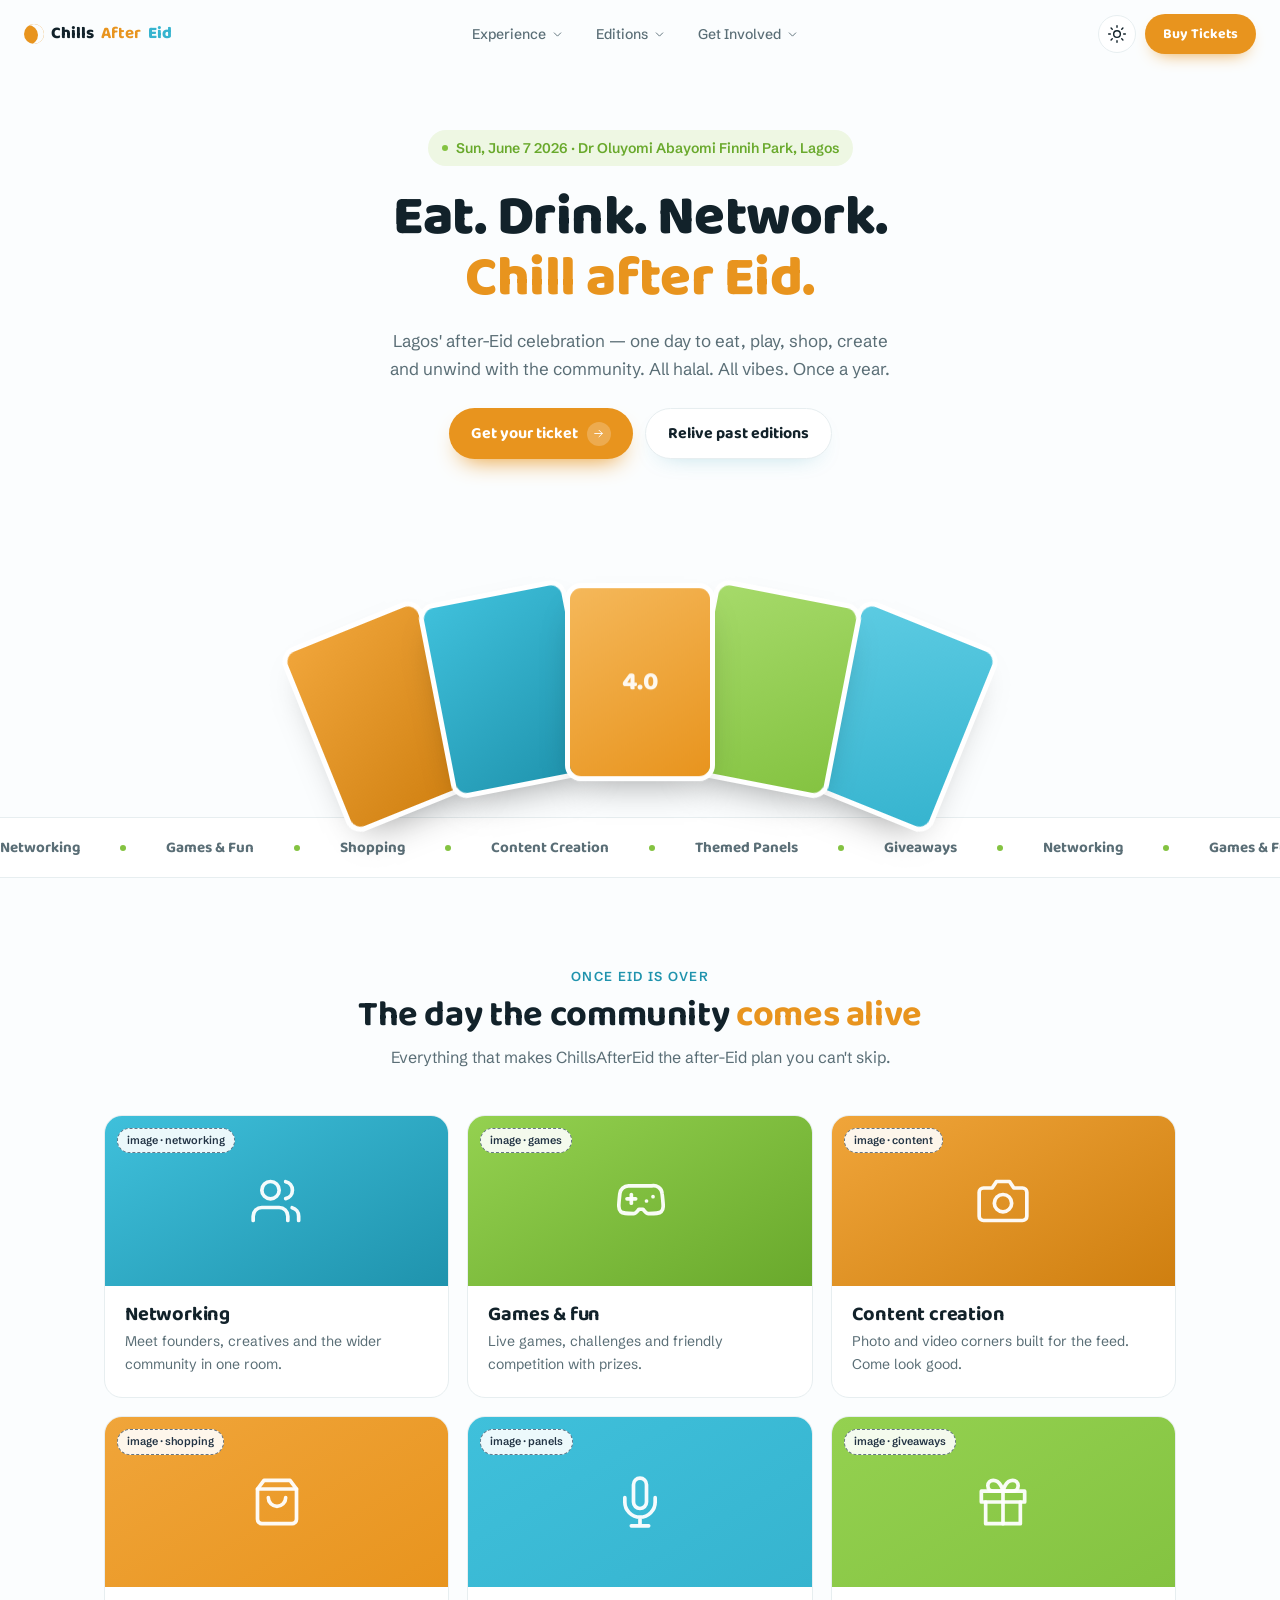
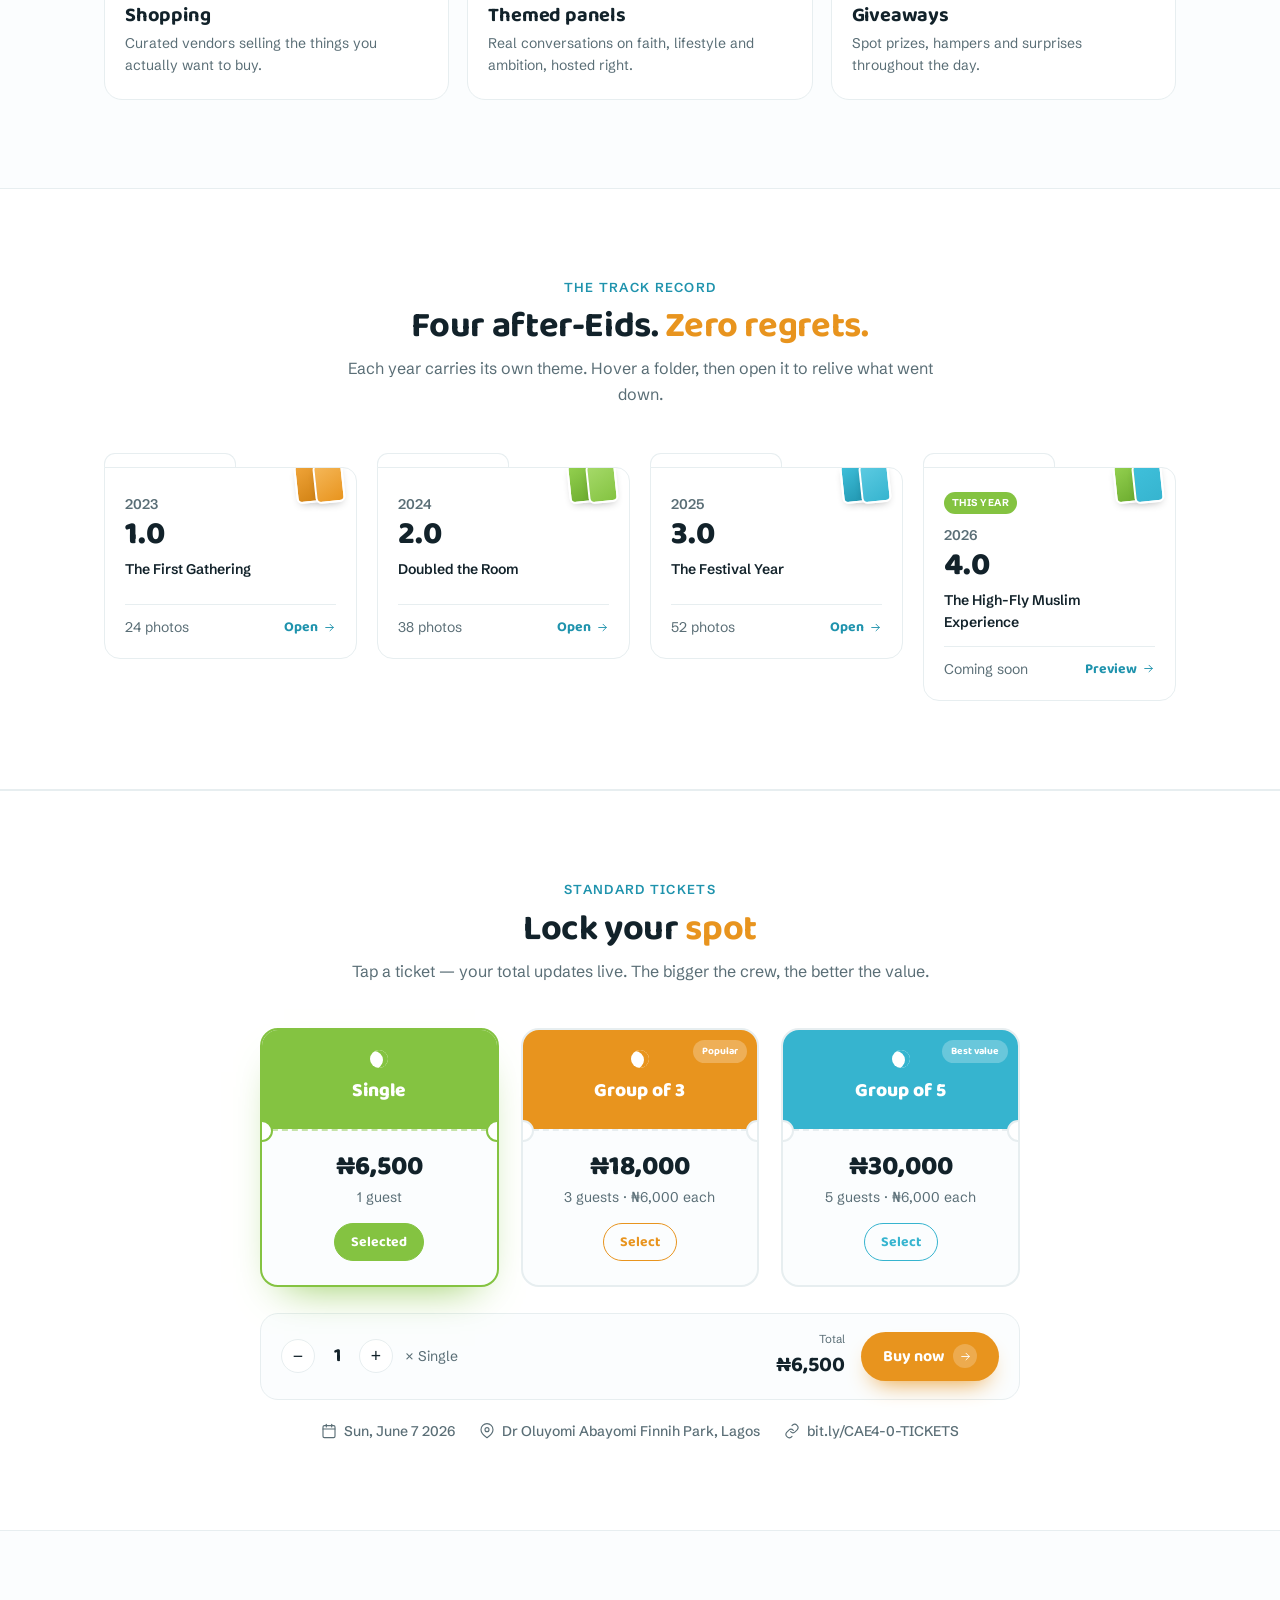
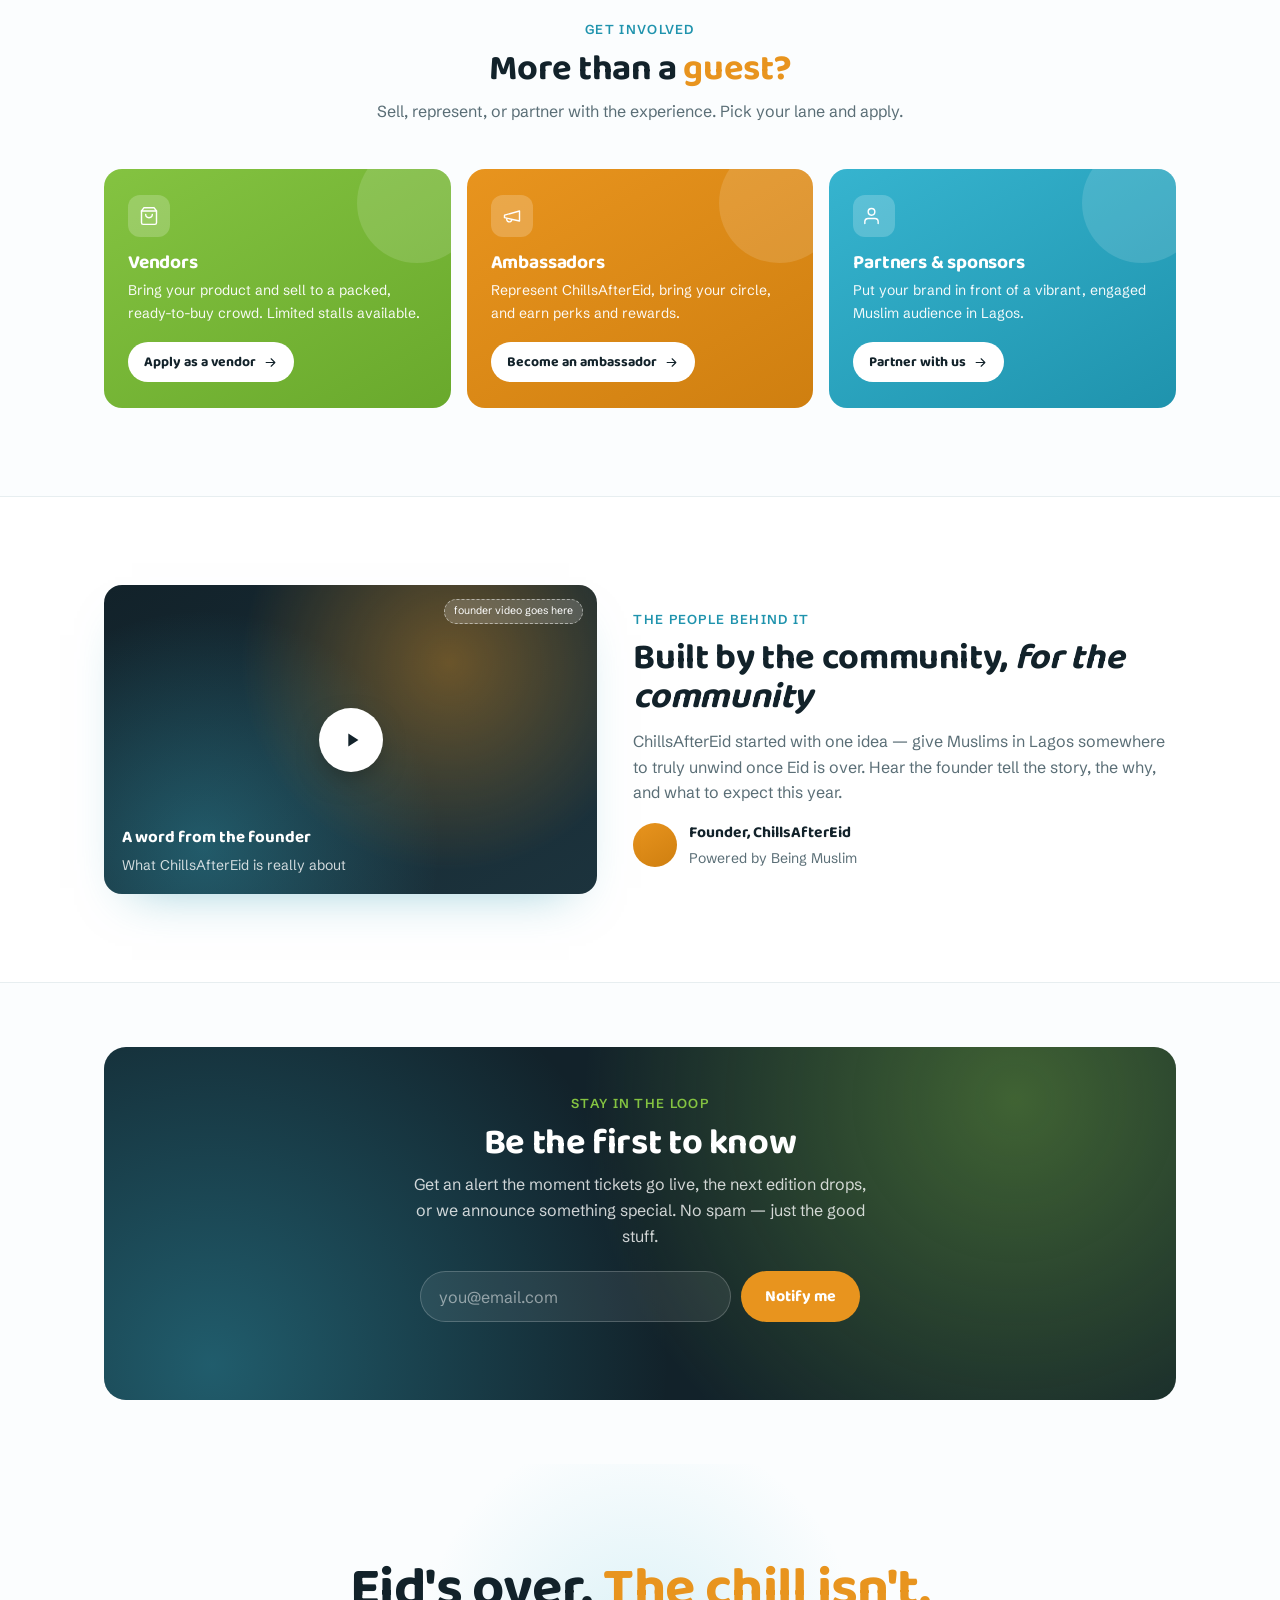
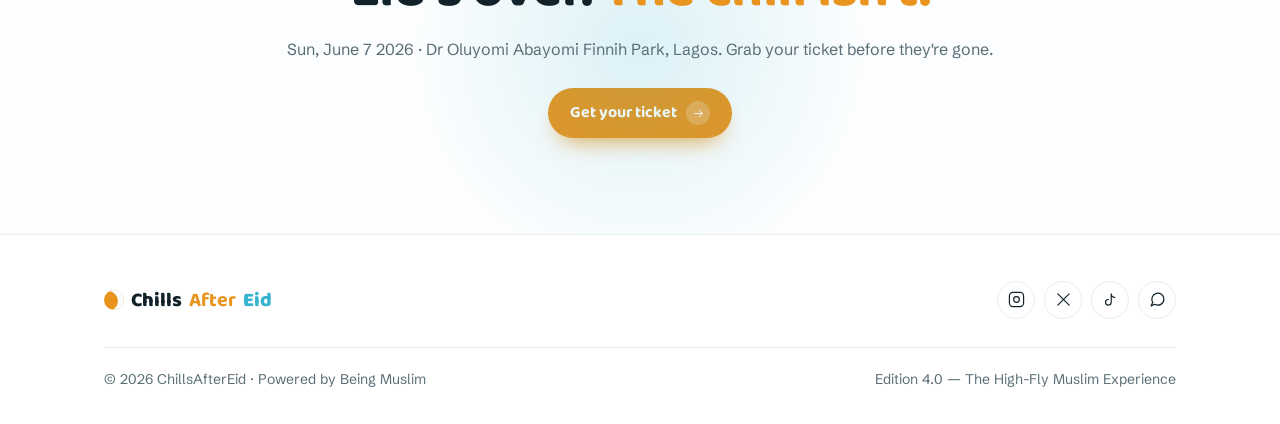
==== index.html @ 20bd76e9 "Add ChillsAfterEid Edition 4.0 landing page. Co-authored-by: Cursor <cursoragent@cursor.com>" ====
<!DOCTYPE html>
<html lang="en" data-theme="light">
<head>
<meta charset="UTF-8">
<meta name="viewport" content="width=device-width, initial-scale=1.0">
<title>ChillsAfterEid — The After-Eid Experience, Lagos</title>
<link rel="preconnect" href="https://fonts.googleapis.com">
<link rel="preconnect" href="https://fonts.gstatic.com" crossorigin>
<link href="https://fonts.googleapis.com/css2?family=Baloo+2:wght@500;600;700;800&family=Schibsted+Grotesk:wght@400;500;600;700&display=swap" rel="stylesheet">
<style>
  :root{
    --blue:#36b4cf; --blue-deep:#1f93ad; --blue-soft:#eaf7fb;
    --orange:#e8941e; --orange-deep:#cf7f10; --orange-soft:#fdf2e2;
    --green:#84c341; --green-deep:#69a92c; --green-soft:#eef7e3;
    --ink:#12222a; --ink-soft:#5a6e76; --line:#e7eef0;
    --paper:#fbfdfe; --card:#ffffff; --maxw:1120px;
    --sh-sm:0 10px 24px -16px rgba(31,147,173,.4);
    --sh-md:0 22px 48px -28px rgba(31,147,173,.5);
    /* TYPE SCALE — US standard */
    --fs-eyebrow:.8125rem;   /* 13 */
    --fs-small:.875rem;      /* 14 */
    --fs-body:1rem;          /* 16 */
    --fs-lede:1.0625rem;     /* 17 */
    --fs-h3:1.25rem;         /* 20 */
    --fs-h2:clamp(1.75rem,3.4vw,2.25rem);   /* 28–36 */
    --fs-h1:clamp(2.5rem,5vw,3.5rem);       /* 40–56 */
  }
  html[data-theme="dark"]{
    --blue:#46c2dd; --blue-deep:#7fd8ec; --blue-soft:#16323b;
    --orange:#f2a63b; --orange-deep:#e8941e; --orange-soft:#3a2c14;
    --green:#9ad356; --green-deep:#84c341; --green-soft:#1d2e14;
    --ink:#eaf3f6; --ink-soft:#9fb3bb; --line:#22343c;
    --paper:#0c161b; --card:#111f26;
    --sh-sm:0 10px 24px -16px rgba(0,0,0,.6);
    --sh-md:0 22px 48px -28px rgba(0,0,0,.7);
  }
  *{margin:0;padding:0;box-sizing:border-box}
  html{scroll-behavior:smooth}
  body{font-family:'Schibsted Grotesk',sans-serif;color:var(--ink);background:var(--paper);overflow-x:hidden;-webkit-font-smoothing:antialiased;font-size:var(--fs-body);line-height:1.6;transition:background .4s,color .4s}
  h1,h2,h3,.display{font-family:'Baloo 2',sans-serif;line-height:1.08;letter-spacing:-.01em}
  .wrap{max-width:var(--maxw);margin:0 auto;padding:0 24px}
  a{color:inherit;text-decoration:none}
  svg{display:block}
  .ic{width:20px;height:20px;stroke:currentColor;stroke-width:1.7;fill:none;stroke-linecap:round;stroke-linejoin:round}
  .rv{opacity:0;transform:translateY(24px);transition:opacity .8s cubic-bezier(.2,.7,.2,1),transform .8s cubic-bezier(.2,.7,.2,1)}
  .rv.in{opacity:1;transform:none}
  .eb{font-size:var(--fs-eyebrow);font-weight:600;letter-spacing:.1em;text-transform:uppercase;color:var(--blue-deep)}

  /* NAV */
  nav{position:fixed;inset:0 0 auto 0;z-index:80;display:flex;align-items:center;justify-content:space-between;padding:14px 24px;transition:.35s}
  nav.scrolled{background:color-mix(in srgb,var(--paper) 85%,transparent);backdrop-filter:blur(16px);border-bottom:1px solid var(--line);padding:10px 24px}
  .logo{font-family:'Baloo 2';font-weight:800;font-size:1.05rem;display:flex;align-items:center;gap:7px}
  .logo .moon{width:20px;height:20px;border-radius:50%;background:var(--orange);box-shadow:inset -6px 1px 0 0 var(--paper)}
  .logo b{color:var(--orange)} .logo u{color:var(--blue);text-decoration:none}
  .nav-c{display:flex;align-items:center;gap:4px}
  .nav-item{position:relative}
  .nav-item>a{display:inline-flex;align-items:center;gap:5px;padding:8px 14px;border-radius:40px;font-weight:500;font-size:var(--fs-small);color:var(--ink-soft);transition:.2s}
  .nav-item:hover>a{color:var(--ink);background:color-mix(in srgb,var(--ink) 6%,transparent)}
  .nav-item>a .chev{width:13px;height:13px;transition:.3s}
  .nav-item:hover>a .chev{transform:rotate(180deg)}
  .panel{position:absolute;top:calc(100% + 12px);left:50%;transform:translateX(-50%) translateY(8px);width:max-content;background:var(--card);border:1px solid var(--line);border-radius:18px;box-shadow:var(--sh-md);padding:14px;opacity:0;pointer-events:none;transition:.26s cubic-bezier(.2,.7,.2,1)}
  .nav-item:hover .panel{opacity:1;pointer-events:auto;transform:translateX(-50%)}
  .panel::before{content:"";position:absolute;top:-12px;left:0;right:0;height:12px}
  .panel-grid{display:flex;gap:8px}
  .pcol{display:flex;flex-direction:column;gap:2px;min-width:210px}
  .plink{display:flex;align-items:flex-start;gap:11px;padding:10px 11px;border-radius:12px;transition:.2s}
  .plink:hover{background:color-mix(in srgb,var(--ink) 5%,transparent)}
  .plink .mi{width:34px;height:34px;border-radius:10px;display:grid;place-items:center;flex-shrink:0;background:var(--blue-soft);color:var(--blue-deep);font-family:'Baloo 2';font-weight:700;font-size:.85rem}
  .plink h5{font-family:'Baloo 2';font-weight:700;font-size:.92rem}
  .plink p{font-size:var(--fs-small);color:var(--ink-soft);line-height:1.3}
  .pfeat{width:230px;border-radius:14px;padding:18px;color:#fff;position:relative;overflow:hidden;display:flex;flex-direction:column;justify-content:flex-end;background:var(--ink)}
  .pfeat .pf-bg{position:absolute;inset:0;background:radial-gradient(circle at 80% 12%,rgba(132,195,65,.55),transparent 48%),radial-gradient(circle at 12% 92%,rgba(54,180,207,.5),transparent 48%)}
  .pfeat .nt{position:relative;font-size:.62rem;font-weight:700;letter-spacing:.06em;background:var(--green);width:fit-content;padding:3px 9px;border-radius:30px;margin-bottom:10px;color:#fff}
  .pfeat h3{position:relative;font-size:1.15rem;line-height:1.1;margin-bottom:5px;color:#fff}
  .pfeat p{position:relative;font-size:var(--fs-small);opacity:.85;margin-bottom:12px}
  .pfeat a{position:relative;background:var(--orange);color:#fff;font-family:'Baloo 2';font-weight:700;padding:8px 14px;border-radius:40px;width:fit-content;display:inline-flex;gap:6px;align-items:center;font-size:var(--fs-small)}
  .nav-r{display:flex;align-items:center;gap:9px}
  .tgl{width:38px;height:38px;border-radius:50%;border:1px solid var(--line);background:var(--card);cursor:pointer;display:grid;place-items:center;color:var(--ink);transition:.25s}
  .tgl:hover{transform:translateY(-2px);border-color:var(--ink)}
  .tgl .moon-i{display:none}html[data-theme="dark"] .tgl .moon-i{display:block}html[data-theme="dark"] .tgl .sun-i{display:none}
  .nbtn{background:var(--orange);color:#fff;padding:9px 18px;border-radius:40px;font-family:'Baloo 2';font-weight:700;font-size:var(--fs-small);transition:.25s;box-shadow:0 8px 18px -10px var(--orange)}
  .nbtn:hover{transform:translateY(-2px);background:var(--orange-deep)}
  .ham{display:none;width:38px;height:38px;border-radius:50%;border:1px solid var(--line);background:var(--card);cursor:pointer;flex-direction:column;gap:4px;align-items:center;justify-content:center}
  .ham i{width:15px;height:2px;background:var(--ink);border-radius:2px;transition:.3s}
  body.m-open .ham i:nth-child(1){transform:translateY(6px) rotate(45deg)}
  body.m-open .ham i:nth-child(2){opacity:0}
  body.m-open .ham i:nth-child(3){transform:translateY(-6px) rotate(-45deg)}
  .drawer{position:fixed;inset:0;z-index:79;background:var(--paper);transform:translateY(-100%);transition:.45s cubic-bezier(.2,.7,.2,1);padding:84px 24px 40px;overflow-y:auto;display:none}
  body.m-open .drawer{transform:none}
  .drawer h4{font-size:var(--fs-eyebrow);letter-spacing:.1em;text-transform:uppercase;color:var(--ink-soft);margin:20px 0 8px}
  .drawer a.dl{display:block;font-family:'Baloo 2';font-weight:700;font-size:1.15rem;padding:10px 0;border-bottom:1px solid var(--line)}

  /* HERO */
  .hero{position:relative;padding:130px 0 48px;text-align:center}
  .kick{display:inline-flex;align-items:center;gap:8px;font-size:var(--fs-small);font-weight:600;color:var(--green-deep);background:var(--green-soft);padding:7px 14px;border-radius:40px;margin-bottom:22px}
  .kick .pin{width:6px;height:6px;border-radius:50%;background:var(--green);animation:beat 1.8s infinite}
  @keyframes beat{0%,100%{box-shadow:0 0 0 0 rgba(132,195,65,.5)}70%{box-shadow:0 0 0 7px rgba(132,195,65,0)}}
  .hero h1{font-size:var(--fs-h1);font-weight:800;max-width:16ch;margin:0 auto}
  .hero h1 .sky{color:var(--orange)}
  .hero .lede{max-width:520px;margin:18px auto 0;font-size:var(--fs-lede);color:var(--ink-soft)}
  .hcta{display:flex;gap:12px;justify-content:center;flex-wrap:wrap;margin-top:26px}
  .btn{font-family:'Baloo 2';font-weight:700;font-size:var(--fs-body);padding:12px 22px;border-radius:40px;border:none;cursor:pointer;display:inline-flex;align-items:center;gap:9px;transition:.25s}
  .btn-pri{background:var(--orange);color:#fff;box-shadow:0 12px 24px -12px var(--orange)}
  .btn-pri:hover{transform:translateY(-2px);box-shadow:0 18px 30px -12px var(--orange)}
  .btn-pri .arr{width:24px;height:24px;border-radius:50%;background:rgba(255,255,255,.22);display:grid;place-items:center}
  .btn-out{background:var(--card);color:var(--ink);border:1px solid var(--line);box-shadow:var(--sh-sm)}
  .btn-out:hover{transform:translateY(-2px);border-color:var(--ink)}

  /* FANNED IMAGE-CARD HERO */
  .fan{position:relative;height:280px;margin:30px auto 0;max-width:620px;display:flex;justify-content:center;align-items:flex-end}
  .fcard{position:absolute;bottom:0;width:150px;height:198px;transform-origin:bottom center;cursor:pointer;
    transition:transform .45s cubic-bezier(.2,.7,.2,1)}
  .fcard .finner{width:100%;height:100%;border-radius:16px;overflow:hidden;border:5px solid var(--card);
    box-shadow:0 18px 36px -18px rgba(0,0,0,.4);transition:transform .15s linear,box-shadow .45s;position:relative;will-change:transform}
  .fcard .fimg{position:absolute;inset:0;display:grid;place-items:center;color:rgba(255,255,255,.92)}
  .fcard .fnum{font-family:'Baloo 2';font-weight:800;font-size:1.6rem}
  .fcard .ftag{position:absolute;top:-26px;left:50%;transform:translateX(-50%);background:var(--card);box-shadow:var(--sh-sm);
    color:var(--ink);font-size:.7rem;font-weight:600;padding:4px 10px;border-radius:30px;white-space:nowrap;opacity:0;transition:.3s;z-index:5}
  .fcard:hover{transform:translateY(-20px) rotate(0) scale(1.06)!important;z-index:20!important}
  .fcard:hover .finner{box-shadow:0 30px 50px -20px rgba(0,0,0,.45)}
  .fcard:hover .ftag{opacity:1;top:-30px}
  .fan-note{position:absolute;bottom:-2px;left:50%;transform:translateX(-50%);font-size:.72rem;color:var(--ink-soft);background:color-mix(in srgb,var(--paper) 80%,transparent);border:1px dashed var(--blue);padding:3px 10px;border-radius:20px}
  @media(max-width:680px){.fan{transform:scale(.66);height:190px;margin-top:18px}}

  /* MARQUEE */
  .strip{border-top:1px solid var(--line);border-bottom:1px solid var(--line);padding:16px 0;overflow:hidden;white-space:nowrap;background:var(--card)}
  .track{display:inline-flex;gap:40px;animation:slide 30s linear infinite;font-family:'Baloo 2';font-weight:700;font-size:.95rem;color:var(--ink-soft)}
  .track span{display:inline-flex;gap:40px;align-items:center}
  .track .d{width:6px;height:6px;border-radius:50%;background:var(--green)}
  @keyframes slide{to{transform:translateX(-50%)}}

  /* SECTION */
  .sec{padding:88px 0}
  .head{text-align:center;max-width:600px;margin:0 auto 44px}
  .head h2{font-size:var(--fs-h2);margin:10px 0 10px}
  .head h2 em{font-style:normal;color:var(--orange)}
  .head p{color:var(--ink-soft);font-size:var(--fs-body)}

  /* EXPERIENCE cards */
  .xgrid{display:grid;grid-template-columns:repeat(3,1fr);gap:18px}
  .xcard{background:var(--card);border:1px solid var(--line);border-radius:18px;overflow:hidden;transition:.32s}
  .xcard:hover{transform:translateY(-6px);box-shadow:var(--sh-md);border-color:transparent}
  .ximg{height:170px;position:relative;display:grid;place-items:center}
  .ximg .badge{position:absolute;top:12px;left:12px;background:rgba(255,255,255,.9);font-size:.68rem;font-weight:600;color:#234;border:1px dashed #678;padding:3px 9px;border-radius:20px;z-index:2}
  .ximg .big-ic{width:52px;height:52px;stroke:rgba(255,255,255,.95)}
  .xbody{padding:18px 20px 22px}
  .xbody h3{font-size:var(--fs-h3);margin-bottom:5px}
  .xbody p{font-size:var(--fs-small);color:var(--ink-soft)}
  @media(max-width:820px){.xgrid{grid-template-columns:1fr 1fr}}
  @media(max-width:520px){.xgrid{grid-template-columns:1fr}}

  /* EDITIONS folders */
  .fgrid{display:grid;grid-template-columns:repeat(4,1fr);gap:20px}
  .folder{position:relative;margin-top:16px;cursor:pointer;--acc:var(--orange)}
  .folder .tab{position:absolute;top:-14px;left:0;width:52%;height:18px;border-radius:11px 11px 0 0;background:var(--card);border:1px solid var(--line);border-bottom:none;transition:.32s}
  .folder .body{position:relative;background:var(--card);border:1px solid var(--line);border-radius:0 14px 16px 16px;padding:20px;transition:.32s cubic-bezier(.2,.7,.2,1);overflow:hidden;color:var(--ink)}
  .folder .photos{position:absolute;top:-5px;right:12px;display:flex}
  .folder .photos i{width:30px;height:40px;border-radius:6px;display:block;margin-left:-11px;box-shadow:0 4px 9px -4px rgba(0,0,0,.3);transform:rotate(-6deg);transition:.32s;border:2px solid var(--card)}
  .folder .yr{font-size:var(--fs-small);font-weight:600;color:var(--ink-soft);margin-top:5px;transition:.3s}
  .folder .v{font-family:'Baloo 2';font-weight:800;font-size:2rem;line-height:1;margin:3px 0 7px}
  .folder .th{font-weight:600;font-size:var(--fs-small);margin-bottom:12px;min-height:34px}
  .folder .open-row{display:flex;align-items:center;justify-content:space-between;border-top:1px solid var(--line);padding-top:11px;font-size:var(--fs-small);color:var(--ink-soft);transition:.3s}
  .folder .open-row b{font-family:'Baloo 2';color:var(--blue-deep);display:inline-flex;gap:5px;align-items:center;transition:.3s}
  .folder .nowtag{display:inline-block;background:var(--green);color:#fff;font-size:.62rem;font-weight:700;letter-spacing:.05em;padding:3px 8px;border-radius:20px;margin-bottom:5px}
  .folder:hover .body{background:var(--acc);border-color:var(--acc);transform:translateY(-5px);box-shadow:0 24px 46px -26px var(--acc);color:#fff}
  .folder:hover .tab{background:var(--acc);border-color:var(--acc);transform:translateY(-3px)}
  .folder:hover .yr,.folder:hover .open-row,.folder:hover .open-row b{color:rgba(255,255,255,.9)}
  .folder:hover .open-row{border-color:rgba(255,255,255,.3)}
  .folder:hover .nowtag{background:#fff;color:var(--ink)}
  .folder:hover .photos i{background:#fff !important;transform:rotate(0) translateY(-5px);border-color:var(--acc)}
  .folder:hover .photos i:nth-child(2){transform:rotate(0) translateY(-10px)}
  .folder.now:hover .body,.folder.now:hover .tab{background:var(--ink);border-color:var(--ink)}
  .folder.now:hover .body{box-shadow:var(--sh-md)}
  @media(max-width:820px){.fgrid{grid-template-columns:1fr 1fr}}
  @media(max-width:460px){.fgrid{grid-template-columns:1fr}}

  /* GALLERY MODAL */
  .gmodal{position:fixed;inset:0;z-index:90;background:rgba(8,16,20,.65);backdrop-filter:blur(6px);display:none;align-items:center;justify-content:center;padding:22px}
  .gmodal.show{display:flex}
  .gbox{background:var(--paper);border-radius:20px;max-width:860px;width:100%;max-height:88vh;overflow:hidden;display:flex;flex-direction:column;animation:pop .35s cubic-bezier(.2,.7,.2,1)}
  @keyframes pop{from{transform:scale(.94);opacity:0}to{transform:none;opacity:1}}
  .ghead{display:flex;align-items:center;justify-content:space-between;padding:20px 24px;border-bottom:1px solid var(--line)}
  .ghead h3{font-size:1.25rem}.ghead p{font-size:var(--fs-small);color:var(--ink-soft)}
  .gclose{width:38px;height:38px;border-radius:50%;border:1px solid var(--line);background:var(--card);cursor:pointer;display:grid;place-items:center;color:var(--ink);transition:.2s}
  .gclose:hover{background:var(--ink);color:var(--paper)}
  .ggrid{padding:20px 24px;display:grid;grid-template-columns:repeat(3,1fr);gap:10px;overflow-y:auto}
  .ggrid .tile{aspect-ratio:4/3;border-radius:10px;display:grid;place-items:center;color:rgba(255,255,255,.85);font-size:.7rem;font-weight:600;border:1px dashed rgba(255,255,255,.5)}
  @media(max-width:560px){.ggrid{grid-template-columns:1fr 1fr}}

  /* TICKETS — ticket-stub anatomy */
  .tk{background:var(--card);border-top:1px solid var(--line);border-bottom:1px solid var(--line)}
  .tixwrap{display:grid;grid-template-columns:repeat(3,1fr);gap:22px;max-width:760px;margin:0 auto}
  .tix{position:relative;background:var(--paper);border:2px solid var(--line);border-radius:18px;cursor:pointer;transition:.28s cubic-bezier(.2,.7,.2,1);overflow:hidden}
  .tix:hover{transform:translateY(-6px);box-shadow:var(--sh-md)}
  .tix.sel{border-color:var(--tc);box-shadow:0 20px 42px -24px var(--tc)}
  .tix-head{background:var(--tc);color:#fff;padding:20px 18px 22px;text-align:center;position:relative}
  .tix-head .moon{width:18px;height:18px;border-radius:50%;background:#fff;box-shadow:inset -5px 1px 0 0 var(--tc);margin:0 auto 8px}
  .tix-name{font-family:'Baloo 2';font-weight:800;font-size:1.2rem}
  .tix-flag{position:absolute;top:10px;right:10px;background:rgba(255,255,255,.25);color:#fff;font-family:'Baloo 2';font-weight:700;font-size:.64rem;padding:3px 9px;border-radius:30px}
  /* perforation + side notches */
  .tix-tear{position:relative;height:0;border-top:2px dashed var(--line)}
  .tix.sel .tix-tear{border-color:color-mix(in srgb,var(--tc) 45%,transparent)}
  .tix-tear::before,.tix-tear::after{content:"";position:absolute;top:50%;transform:translateY(-50%);width:18px;height:18px;border-radius:50%;background:var(--card);border:2px solid var(--line);transition:.28s}
  .tix-tear::before{left:-11px}.tix-tear::after{right:-11px}
  .tix.sel .tix-tear::before,.tix.sel .tix-tear::after{border-color:var(--tc)}
  .tix-body{padding:22px 18px 24px;text-align:center}
  .tix-price{font-family:'Baloo 2';font-weight:800;font-size:1.7rem;color:var(--ink);line-height:1}
  .tix-per{font-size:var(--fs-small);color:var(--ink-soft);margin-top:6px}
  .tix-pick{margin-top:14px;display:inline-flex;align-items:center;gap:7px;font-family:'Baloo 2';font-weight:700;font-size:var(--fs-small);color:var(--tc);border:1.5px solid var(--tc);padding:7px 16px;border-radius:40px;transition:.25s}
  .tix.sel .tix-pick{background:var(--tc);color:#fff}
  @media(max-width:680px){.tixwrap{grid-template-columns:1fr;max-width:340px}}

  .checkout{max-width:760px;margin:26px auto 0;display:flex;align-items:center;gap:16px;flex-wrap:wrap;border:1.5px solid var(--line);border-radius:18px;padding:16px 20px;background:var(--paper)}
  .qty{display:flex;align-items:center;gap:12px}
  .qty button{width:34px;height:34px;border-radius:50%;border:1px solid var(--line);background:var(--card);font-size:1.1rem;cursor:pointer;color:var(--ink);transition:.2s;display:grid;place-items:center}
  .qty button:hover{background:var(--ink);color:var(--paper)}
  .qty b{font-family:'Baloo 2';font-size:1.2rem;min-width:20px;text-align:center}
  .qty .lab{font-size:var(--fs-small);color:var(--ink-soft)}
  .ck-total{margin-left:auto;text-align:right}.ck-total small{display:block;font-size:.72rem;color:var(--ink-soft)}.ck-total b{font-family:'Baloo 2';font-size:1.35rem}
  .infobar{max-width:760px;margin:20px auto 0;display:flex;flex-wrap:wrap;gap:8px 24px;justify-content:center;font-size:var(--fs-small);font-weight:500;color:var(--ink-soft)}
  .infobar .ib{display:inline-flex;align-items:center;gap:7px}
  @media(max-width:440px){.checkout{flex-direction:column;align-items:stretch}.ck-total{margin:0;text-align:left}}

  /* JOIN */
  .jgrid{display:grid;grid-template-columns:repeat(3,1fr);gap:16px}
  .jc{border-radius:18px;padding:26px 24px;color:#fff;position:relative;overflow:hidden;transition:.32s;min-height:210px;display:flex;flex-direction:column}
  .jc:hover{transform:translateY(-6px);box-shadow:var(--sh-md)}
  .jc .bg{position:absolute;inset:0}
  .jv .bg{background:linear-gradient(150deg,var(--green),var(--green-deep))}
  .ja .bg{background:linear-gradient(150deg,var(--orange),var(--orange-deep))}
  .js .bg{background:linear-gradient(150deg,var(--blue),var(--blue-deep))}
  .jc .deco{position:absolute;right:-26px;top:-26px;width:120px;height:120px;border-radius:50%;background:rgba(255,255,255,.13)}
  .jc .ji{position:relative;width:42px;height:42px;border-radius:12px;background:rgba(255,255,255,.2);display:grid;place-items:center;margin-bottom:16px}
  .jc h3{position:relative;font-size:1.2rem;margin-bottom:6px}
  .jc p{position:relative;font-size:var(--fs-small);opacity:.95;margin-bottom:auto}
  .jc .go{position:relative;display:inline-flex;align-items:center;gap:7px;font-family:'Baloo 2';font-weight:700;font-size:var(--fs-small);background:#fff;color:#12222a;padding:9px 16px;border-radius:40px;width:fit-content;margin-top:18px;transition:.22s}
  .jc:hover .go{gap:12px}
  @media(max-width:820px){.jgrid{grid-template-columns:1fr}}

  /* ABOUT / FOUNDER VIDEO */
  .about-grid{display:grid;grid-template-columns:1fr 1.1fr;gap:36px;align-items:center}
  .vidcard{position:relative;border-radius:18px;overflow:hidden;aspect-ratio:16/10;background:linear-gradient(150deg,var(--ink),#1c333d);cursor:pointer;box-shadow:var(--sh-md)}
  .vidcard .vbg{position:absolute;inset:0;background:radial-gradient(circle at 70% 25%,rgba(232,148,30,.4),transparent 50%),radial-gradient(circle at 20% 85%,rgba(54,180,207,.35),transparent 50%)}
  .vidcard .play{position:absolute;left:50%;top:50%;transform:translate(-50%,-50%);width:64px;height:64px;border-radius:50%;background:#fff;display:grid;place-items:center;transition:.25s;box-shadow:0 10px 30px -10px rgba(0,0,0,.5)}
  .vidcard:hover .play{transform:translate(-50%,-50%) scale(1.08)}
  .vidcard .play svg{width:22px;height:22px;fill:var(--ink);margin-left:3px}
  .vidcard .vmeta{position:absolute;left:18px;bottom:16px;color:#fff}
  .vidcard .vmeta b{font-family:'Baloo 2';font-size:1.05rem;display:block}
  .vidcard .vmeta span{font-size:var(--fs-small);opacity:.8}
  .vidcard .vnote{position:absolute;top:14px;right:14px;font-size:.66rem;color:#fff;background:rgba(255,255,255,.18);border:1px dashed rgba(255,255,255,.5);padding:3px 9px;border-radius:20px}
  .about-txt h2{font-size:var(--fs-h2);margin:10px 0 12px}
  .about-txt p{color:var(--ink-soft);font-size:var(--fs-body);margin-bottom:14px}
  .about-sign{display:flex;align-items:center;gap:12px;margin-top:6px}
  .about-sign .av{width:44px;height:44px;border-radius:50%;background:linear-gradient(150deg,var(--orange),var(--orange-deep))}
  .about-sign b{font-family:'Baloo 2';font-size:.98rem;display:block}
  .about-sign span{font-size:var(--fs-small);color:var(--ink-soft)}
  @media(max-width:760px){.about-grid{grid-template-columns:1fr;gap:24px}}

  /* NEWSLETTER */
  .news{background:var(--ink);border-radius:22px;padding:46px 40px;text-align:center;position:relative;overflow:hidden}
  .news .nbg{position:absolute;inset:0;background:radial-gradient(circle at 85% 15%,rgba(132,195,65,.4),transparent 45%),radial-gradient(circle at 10% 90%,rgba(54,180,207,.4),transparent 45%)}
  .news .eb{position:relative;color:var(--green)}
  .news h2{position:relative;color:#fff;font-size:var(--fs-h2);margin:10px 0 10px}
  .news p{position:relative;color:rgba(255,255,255,.8);font-size:var(--fs-body);max-width:460px;margin:0 auto 22px}
  .news-form{position:relative;display:flex;gap:10px;max-width:440px;margin:0 auto;flex-wrap:wrap}
  .news-form input{flex:1;min-width:200px;padding:13px 18px;border-radius:40px;border:1px solid rgba(255,255,255,.2);background:rgba(255,255,255,.08);color:#fff;font-size:var(--fs-body);font-family:inherit;outline:none}
  .news-form input::placeholder{color:rgba(255,255,255,.5)}
  .news-form input:focus{border-color:var(--green)}
  .news-form button{background:var(--orange);color:#fff;font-family:'Baloo 2';font-weight:700;font-size:var(--fs-body);padding:13px 24px;border-radius:40px;border:none;cursor:pointer;transition:.25s}
  .news-form button:hover{background:var(--orange-deep)}
  .news .ok{position:relative;color:var(--green);font-weight:600;font-size:var(--fs-small);margin-top:14px;height:18px}

  /* FINAL */
  .final{text-align:center;padding:96px 0;position:relative;overflow:hidden}
  .final .glow{position:absolute;left:50%;top:50%;transform:translate(-50%,-50%);width:520px;height:520px;border-radius:50%;background:radial-gradient(circle,color-mix(in srgb,var(--blue) 16%,transparent),transparent 60%)}
  .final h2{position:relative;font-size:var(--fs-h1);max-width:18ch;margin:0 auto 16px}
  .final h2 .hl{color:var(--orange)}
  .final p{position:relative;color:var(--ink-soft);font-size:var(--fs-body);margin-bottom:26px}

  /* FOOTER */
  footer{border-top:1px solid var(--line);padding:46px 0 34px;background:var(--card)}
  .ft-top{display:flex;justify-content:space-between;align-items:center;flex-wrap:wrap;gap:20px;margin-bottom:28px}
  .ft-soc{display:flex;gap:9px}
  .ft-soc a{width:38px;height:38px;border-radius:50%;border:1px solid var(--line);display:grid;place-items:center;transition:.25s}
  .ft-soc a:hover{background:var(--ink);color:var(--paper)}
  .ft-bot{display:flex;justify-content:space-between;flex-wrap:wrap;gap:8px;font-size:var(--fs-small);color:var(--ink-soft);border-top:1px solid var(--line);padding-top:20px}

  .sticky{position:fixed;bottom:0;left:0;right:0;z-index:70;padding:11px 16px;background:color-mix(in srgb,var(--paper) 93%,transparent);backdrop-filter:blur(14px);border-top:1px solid var(--line);display:none}
  .sticky a.buy{display:block;text-align:center;background:var(--orange);color:#fff;font-family:'Baloo 2';font-weight:700;padding:13px;border-radius:40px;font-size:var(--fs-body)}
  @media(max-width:880px){.nav-c{display:none}.ham{display:flex}.drawer{display:block}.nbtn{display:none}.sticky{display:block}body{padding-bottom:74px}}
</style>
</head>
<body>

<!-- NAV -->
<nav id="nav">
  <div class="logo"><span class="moon"></span>Chills<b>After</b><u>Eid</u></div>
  <div class="nav-c">
    <div class="nav-item">
      <a href="#experience">Experience <svg class="ic chev" viewBox="0 0 24 24"><path d="M6 9l6 6 6-6"/></svg></a>
      <div class="panel"><div class="panel-grid"><div class="pcol">
        <a href="#experience" class="plink"><span class="mi"><svg class="ic" style="width:18px;height:18px" viewBox="0 0 24 24"><rect x="3" y="3" width="18" height="18" rx="3"/><path d="M3 14l5-4 4 3 5-5 4 4"/></svg></span><span><h5>What's on</h5><p>Networking, games, panels &amp; more</p></span></a>
        <a href="#experience" class="plink"><span class="mi" style="background:var(--orange-soft);color:var(--orange-deep)"><svg class="ic" style="width:18px;height:18px" viewBox="0 0 24 24"><path d="M6 2 3 6v14a2 2 0 0 0 2 2h14a2 2 0 0 0 2-2V6l-3-4z"/><line x1="3" y1="6" x2="21" y2="6"/><path d="M16 10a4 4 0 0 1-8 0"/></svg></span><span><h5>Shopping &amp; vendors</h5><p>A market of things you'll want</p></span></a>
        <a href="#tickets" class="plink"><span class="mi" style="background:var(--green-soft);color:var(--green-deep)"><svg class="ic" style="width:18px;height:18px" viewBox="0 0 24 24"><path d="M3 9a3 3 0 0 0 0 6v2a2 2 0 0 0 2 2h14a2 2 0 0 0 2-2v-2a3 3 0 0 1 0-6V7a2 2 0 0 0-2-2H5a2 2 0 0 0-2 2z"/><path d="M13 5v14"/></svg></span><span><h5>Tickets</h5><p>From ₦6,500</p></span></a>
      </div></div></div>
    </div>
    <div class="nav-item">
      <a href="#editions">Editions <svg class="ic chev" viewBox="0 0 24 24"><path d="M6 9l6 6 6-6"/></svg></a>
      <div class="panel"><div class="panel-grid">
        <div class="pcol">
          <a href="#editions" class="plink"><span class="mi">1.0</span><span><h5>2023 · The First Gathering</h5><p>Where it all started</p></span></a>
          <a href="#editions" class="plink"><span class="mi" style="background:var(--green-soft);color:var(--green-deep)">2.0</span><span><h5>2024 · Doubled the Room</h5><p>The community showed up</p></span></a>
          <a href="#editions" class="plink"><span class="mi" style="background:var(--blue-soft);color:var(--blue-deep)">3.0</span><span><h5>2025 · The Festival Year</h5><p>It became an experience</p></span></a>
        </div>
        <div class="pfeat"><div class="pf-bg"></div><span class="nt">THIS YEAR · 4.0</span><h3>The High-Fly Muslim Experience</h3><p>Open the folders to relive every edition.</p><a href="#editions">See the galleries</a></div>
      </div></div>
    </div>
    <div class="nav-item">
      <a href="#join">Get Involved <svg class="ic chev" viewBox="0 0 24 24"><path d="M6 9l6 6 6-6"/></svg></a>
      <div class="panel"><div class="panel-grid"><div class="pcol">
        <a href="#join" class="plink"><span class="mi" style="background:var(--green-soft);color:var(--green-deep)"><svg class="ic" style="width:18px;height:18px" viewBox="0 0 24 24"><path d="M6 2 3 6v14a2 2 0 0 0 2 2h14a2 2 0 0 0 2-2V6l-3-4z"/><line x1="3" y1="6" x2="21" y2="6"/><path d="M16 10a4 4 0 0 1-8 0"/></svg></span><span><h5>Vendors</h5><p>Sell to a ready crowd</p></span></a>
        <a href="#join" class="plink"><span class="mi" style="background:var(--orange-soft);color:var(--orange-deep)"><svg class="ic" style="width:18px;height:18px" viewBox="0 0 24 24"><path d="M3 11l18-5v12L3 14z"/><path d="M11.6 16.8a3 3 0 1 1-5.8-1.6"/></svg></span><span><h5>Ambassadors</h5><p>Rep us, earn perks</p></span></a>
        <a href="#join" class="plink"><span class="mi"><svg class="ic" style="width:18px;height:18px" viewBox="0 0 24 24"><circle cx="9" cy="7" r="4"/><path d="M17 21v-2a4 4 0 0 0-4-4H5a4 4 0 0 0-4 4v2"/></svg></span><span><h5>Partners &amp; sponsors</h5><p>Reach an engaged audience</p></span></a>
      </div></div></div>
    </div>
  </div>
  <div class="nav-r">
    <button class="tgl" id="tgl" aria-label="Toggle theme">
      <svg class="ic sun-i" viewBox="0 0 24 24"><circle cx="12" cy="12" r="4"/><path d="M12 2v2M12 20v2M4.9 4.9l1.4 1.4M17.7 17.7l1.4 1.4M2 12h2M20 12h2M4.9 19.1l1.4-1.4M17.7 6.3l1.4-1.4"/></svg>
      <svg class="ic moon-i" viewBox="0 0 24 24"><path d="M21 12.8A9 9 0 1 1 11.2 3a7 7 0 0 0 9.8 9.8z"/></svg>
    </button>
    <a href="#tickets" class="nbtn">Buy Tickets</a>
    <button class="ham" id="ham" aria-label="Menu"><i></i><i></i><i></i></button>
  </div>
</nav>

<div class="drawer" id="drawer">
  <h4>Explore</h4>
  <a href="#experience" class="dl mc">Experience</a><a href="#editions" class="dl mc">Editions</a><a href="#tickets" class="dl mc">Tickets</a>
  <h4>Get Involved</h4>
  <a href="#join" class="dl mc">Become a vendor</a><a href="#join" class="dl mc">Become an ambassador</a><a href="#join" class="dl mc">Partner with us</a>
</div>

<!-- HERO -->
<section class="hero">
  <div class="wrap">
    <div class="kick rv"><span class="pin"></span>Sun, June 7 2026 · Dr Oluyomi Abayomi Finnih Park, Lagos</div>
    <h1 class="rv">Eat. Drink. Network.<br><span class="sky">Chill after Eid.</span></h1>
    <p class="lede rv">Lagos' after-Eid celebration — one day to eat, play, shop, create and unwind with the community. All halal. All vibes. Once a year.</p>
    <div class="hcta rv">
      <a href="#tickets" class="btn btn-pri">Get your ticket <span class="arr"><svg class="ic" style="width:13px;height:13px;stroke:#fff" viewBox="0 0 24 24"><path d="M5 12h14M13 6l6 6-6 6"/></svg></span></a>
      <a href="#editions" class="btn btn-out">Relive past editions</a>
    </div>
  </div>
  <!-- fanned past-event image cards · swap each .fimg for a real photo -->
  <div class="fan rv" id="fan">
    <div class="fcard" data-speed="3" style="transform:translateX(-220px) translateY(36px) rotate(-22deg);z-index:1"><div class="finner"><div class="fimg" style="background:linear-gradient(150deg,#f0a53a,#cf7f10)"></div></div><span class="ftag">1.0 · 2023</span></div>
    <div class="fcard" data-speed="7" style="transform:translateX(-114px) translateY(9px) rotate(-11deg);z-index:2"><div class="finner"><div class="fimg" style="background:linear-gradient(150deg,#3fc0db,#1f93ad)"></div></div><span class="ftag">2.0 · 2024</span></div>
    <div class="fcard" data-speed="10" style="transform:translateX(0) translateY(0) rotate(0);z-index:3"><div class="finner"><div class="fimg" style="background:linear-gradient(150deg,#f5b85a,#e8941e)"><span class="fnum">4.0</span></div></div><span class="ftag">this year</span></div>
    <div class="fcard" data-speed="7" style="transform:translateX(114px) translateY(9px) rotate(11deg);z-index:2"><div class="finner"><div class="fimg" style="background:linear-gradient(150deg,#a6da6a,#84c341)"></div></div><span class="ftag">the market</span></div>
    <div class="fcard" data-speed="3" style="transform:translateX(220px) translateY(36px) rotate(22deg);z-index:1"><div class="finner"><div class="fimg" style="background:linear-gradient(150deg,#5ccbe2,#36b4cf)"></div></div><span class="ftag">3.0 · 2025</span></div>
    <span class="fan-note">past-event photos go here</span>
  </div>
</section>

<!-- MARQUEE -->
<div class="strip">
  <div class="track">
    <span>Networking<i class="d"></i>Games &amp; Fun<i class="d"></i>Shopping<i class="d"></i>Content Creation<i class="d"></i>Themed Panels<i class="d"></i>Giveaways<i class="d"></i></span>
    <span>Networking<i class="d"></i>Games &amp; Fun<i class="d"></i>Shopping<i class="d"></i>Content Creation<i class="d"></i>Themed Panels<i class="d"></i>Giveaways<i class="d"></i></span>
  </div>
</div>

<!-- EXPERIENCE -->
<section class="sec" id="experience">
  <div class="wrap">
    <div class="head rv"><div class="eb">Once Eid is over</div><h2>The day the community <em>comes alive</em></h2><p>Everything that makes ChillsAfterEid the after-Eid plan you can't skip.</p></div>
    <div class="xgrid">
      <div class="xcard rv"><div class="ximg" style="background:linear-gradient(150deg,#3fc0db,#1f93ad)"><span class="badge">image · networking</span><svg class="ic big-ic" viewBox="0 0 24 24"><circle cx="9" cy="7" r="4"/><path d="M17 21v-2a4 4 0 0 0-4-4H5a4 4 0 0 0-4 4v2"/><path d="M16 3.1a4 4 0 0 1 0 7.8M22 21v-2a4 4 0 0 0-3-3.9"/></svg></div><div class="xbody"><h3>Networking</h3><p>Meet founders, creatives and the wider community in one room.</p></div></div>
      <div class="xcard rv"><div class="ximg" style="background:linear-gradient(150deg,#94d150,#69a92c)"><span class="badge">image · games</span><svg class="ic big-ic" viewBox="0 0 24 24"><line x1="6" y1="11" x2="10" y2="11"/><line x1="8" y1="9" x2="8" y2="13"/><line x1="15" y1="12" x2="15.01" y2="12"/><line x1="18" y1="10" x2="18.01" y2="10"/><path d="M17.3 5H6.7a4 4 0 0 0-4 3.6c-.6 5.5-.8 7 .4 8.3.9.9 2.6.9 5.9.9 1.1 0 1.8-1.2 2.5-2h1.9c.7.8 1.4 2 2.5 2 3.3 0 5 0 5.9-.9 1.3-1.3 1-2.8.4-8.3A4 4 0 0 0 17.3 5z"/></svg></div><div class="xbody"><h3>Games &amp; fun</h3><p>Live games, challenges and friendly competition with prizes.</p></div></div>
      <div class="xcard rv"><div class="ximg" style="background:linear-gradient(150deg,#f0a53a,#cf7f10)"><span class="badge">image · content</span><svg class="ic big-ic" viewBox="0 0 24 24"><path d="M23 19a2 2 0 0 1-2 2H3a2 2 0 0 1-2-2V8a2 2 0 0 1 2-2h4l2-3h6l2 3h4a2 2 0 0 1 2 2z"/><circle cx="12" cy="13" r="4"/></svg></div><div class="xbody"><h3>Content creation</h3><p>Photo and video corners built for the feed. Come look good.</p></div></div>
      <div class="xcard rv"><div class="ximg" style="background:linear-gradient(150deg,#f0a53a,#e8941e)"><span class="badge">image · shopping</span><svg class="ic big-ic" viewBox="0 0 24 24"><path d="M6 2 3 6v14a2 2 0 0 0 2 2h14a2 2 0 0 0 2-2V6l-3-4z"/><line x1="3" y1="6" x2="21" y2="6"/><path d="M16 10a4 4 0 0 1-8 0"/></svg></div><div class="xbody"><h3>Shopping</h3><p>Curated vendors selling the things you actually want to buy.</p></div></div>
      <div class="xcard rv"><div class="ximg" style="background:linear-gradient(150deg,#3fc0db,#36b4cf)"><span class="badge">image · panels</span><svg class="ic big-ic" viewBox="0 0 24 24"><path d="M12 1a3 3 0 0 0-3 3v8a3 3 0 0 0 6 0V4a3 3 0 0 0-3-3z"/><path d="M19 10v2a7 7 0 0 1-14 0v-2M12 19v4M8 23h8"/></svg></div><div class="xbody"><h3>Themed panels</h3><p>Real conversations on faith, lifestyle and ambition, hosted right.</p></div></div>
      <div class="xcard rv"><div class="ximg" style="background:linear-gradient(150deg,#94d150,#84c341)"><span class="badge">image · giveaways</span><svg class="ic big-ic" viewBox="0 0 24 24"><polyline points="20 12 20 22 4 22 4 12"/><rect x="2" y="7" width="20" height="5"/><line x1="12" y1="22" x2="12" y2="7"/><path d="M12 7H7.5a2.5 2.5 0 0 1 0-5C11 2 12 7 12 7zM12 7h4.5a2.5 2.5 0 0 0 0-5C13 2 12 7 12 7z"/></svg></div><div class="xbody"><h3>Giveaways</h3><p>Spot prizes, hampers and surprises throughout the day.</p></div></div>
    </div>
  </div>
</section>

<!-- EDITIONS -->
<section class="sec" id="editions" style="background:var(--card);border-top:1px solid var(--line);border-bottom:1px solid var(--line)">
  <div class="wrap">
    <div class="head rv"><div class="eb">The track record</div><h2>Four after-Eids. <em>Zero regrets.</em></h2><p>Each year carries its own theme. Hover a folder, then open it to relive what went down.</p></div>
    <div class="fgrid">
      <div class="folder rv" style="--acc:var(--orange)" data-ed="1.0" data-year="2023" data-theme="The First Gathering" data-color="#e8941e" onclick="openGallery(this)"><div class="tab"></div><div class="body"><div class="photos"><i style="background:linear-gradient(150deg,#f0a53a,#cf7f10)"></i><i style="background:linear-gradient(150deg,#f5b85a,#e8941e)"></i></div><div class="yr">2023</div><div class="v">1.0</div><div class="th">The First Gathering</div><div class="open-row"><span>24 photos</span><b>Open <svg class="ic" style="width:13px;height:13px" viewBox="0 0 24 24"><path d="M5 12h14M13 6l6 6-6 6"/></svg></b></div></div></div>
      <div class="folder rv" style="--acc:var(--green)" data-ed="2.0" data-year="2024" data-theme="Doubled the Room" data-color="#84c341" onclick="openGallery(this)"><div class="tab"></div><div class="body"><div class="photos"><i style="background:linear-gradient(150deg,#94d150,#69a92c)"></i><i style="background:linear-gradient(150deg,#a6da6a,#84c341)"></i></div><div class="yr">2024</div><div class="v">2.0</div><div class="th">Doubled the Room</div><div class="open-row"><span>38 photos</span><b>Open <svg class="ic" style="width:13px;height:13px" viewBox="0 0 24 24"><path d="M5 12h14M13 6l6 6-6 6"/></svg></b></div></div></div>
      <div class="folder rv" style="--acc:var(--blue)" data-ed="3.0" data-year="2025" data-theme="The Festival Year" data-color="#36b4cf" onclick="openGallery(this)"><div class="tab"></div><div class="body"><div class="photos"><i style="background:linear-gradient(150deg,#3fc0db,#1f93ad)"></i><i style="background:linear-gradient(150deg,#5ccbe2,#36b4cf)"></i></div><div class="yr">2025</div><div class="v">3.0</div><div class="th">The Festival Year</div><div class="open-row"><span>52 photos</span><b>Open <svg class="ic" style="width:13px;height:13px" viewBox="0 0 24 24"><path d="M5 12h14M13 6l6 6-6 6"/></svg></b></div></div></div>
      <div class="folder now rv" data-ed="4.0" data-year="2026" data-theme="The High-Fly Muslim Experience" data-color="#84c341" data-now="1" onclick="openGallery(this)"><div class="tab"></div><div class="body"><div class="photos"><i style="background:linear-gradient(150deg,#94d150,#69a92c)"></i><i style="background:linear-gradient(150deg,#3fc0db,#36b4cf)"></i></div><span class="nowtag">THIS YEAR</span><div class="yr">2026</div><div class="v">4.0</div><div class="th">The High-Fly Muslim Experience</div><div class="open-row"><span>Coming soon</span><b>Preview <svg class="ic" style="width:13px;height:13px" viewBox="0 0 24 24"><path d="M5 12h14M13 6l6 6-6 6"/></svg></b></div></div></div>
    </div>
  </div>
</section>

<!-- GALLERY MODAL -->
<div class="gmodal" id="gmodal"><div class="gbox"><div class="ghead"><div><h3 id="gtitle">Edition</h3><p id="gsub">theme</p></div><button class="gclose" onclick="closeGallery()"><svg class="ic" viewBox="0 0 24 24"><path d="M18 6 6 18M6 6l12 12"/></svg></button></div><div class="ggrid" id="ggrid"></div></div></div>

<!-- TICKETS -->
<section class="tk sec" id="tickets">
  <div class="wrap">
    <div class="head rv"><div class="eb">Standard tickets</div><h2>Lock your <em>spot</em></h2><p>Tap a ticket — your total updates live. The bigger the crew, the better the value.</p></div>
    <div class="tixwrap">
      <div class="tix sel rv" data-price="6500" data-name="Single" style="--tc:var(--green)" onclick="pick(this)">
        <div class="tix-head"><div class="moon"></div><div class="tix-name">Single</div></div>
        <div class="tix-tear"></div>
        <div class="tix-body"><div class="tix-price">₦6,500</div><div class="tix-per">1 guest</div><div class="tix-pick">Selected</div></div>
      </div>
      <div class="tix rv" data-price="18000" data-name="Group of 3" style="--tc:var(--orange)" onclick="pick(this)">
        <div class="tix-head"><span class="tix-flag">Popular</span><div class="moon"></div><div class="tix-name">Group of 3</div></div>
        <div class="tix-tear"></div>
        <div class="tix-body"><div class="tix-price">₦18,000</div><div class="tix-per">3 guests · ₦6,000 each</div><div class="tix-pick">Select</div></div>
      </div>
      <div class="tix rv" data-price="30000" data-name="Group of 5" style="--tc:var(--blue)" onclick="pick(this)">
        <div class="tix-head"><span class="tix-flag">Best value</span><div class="moon"></div><div class="tix-name">Group of 5</div></div>
        <div class="tix-tear"></div>
        <div class="tix-body"><div class="tix-price">₦30,000</div><div class="tix-per">5 guests · ₦6,000 each</div><div class="tix-pick">Select</div></div>
      </div>
    </div>
    <div class="checkout rv">
      <div class="qty"><button onclick="step(-1)">−</button><b id="q">1</b><button onclick="step(1)">+</button><span class="lab">× <span id="cn">Single</span></span></div>
      <div class="ck-total"><small>Total</small><b id="total">₦6,500</b></div>
      <a href="https://bit.ly/CAE4-0-TICKETS" target="_blank" rel="noopener" class="btn btn-pri">Buy now <span class="arr"><svg class="ic" style="width:13px;height:13px;stroke:#fff" viewBox="0 0 24 24"><path d="M5 12h14M13 6l6 6-6 6"/></svg></span></a>
    </div>
    <div class="infobar rv">
      <span class="ib"><svg class="ic" style="width:16px;height:16px" viewBox="0 0 24 24"><rect x="3" y="4" width="18" height="18" rx="2"/><line x1="3" y1="9" x2="21" y2="9"/><line x1="8" y1="2" x2="8" y2="6"/><line x1="16" y1="2" x2="16" y2="6"/></svg> Sun, June 7 2026</span>
      <span class="ib"><svg class="ic" style="width:16px;height:16px" viewBox="0 0 24 24"><path d="M21 10c0 6-9 12-9 12s-9-6-9-12a9 9 0 0 1 18 0z"/><circle cx="12" cy="10" r="3"/></svg> Dr Oluyomi Abayomi Finnih Park, Lagos</span>
      <span class="ib"><svg class="ic" style="width:16px;height:16px" viewBox="0 0 24 24"><path d="M10 13a5 5 0 0 0 7 0l3-3a5 5 0 0 0-7-7l-1 1"/><path d="M14 11a5 5 0 0 0-7 0l-3 3a5 5 0 0 0 7 7l1-1"/></svg> bit.ly/CAE4-0-TICKETS</span>
    </div>
  </div>
</section>

<!-- JOIN -->
<section class="sec" id="join">
  <div class="wrap">
    <div class="head rv"><div class="eb">Get involved</div><h2>More than a <em>guest?</em></h2><p>Sell, represent, or partner with the experience. Pick your lane and apply.</p></div>
    <div class="jgrid">
      <div class="jc jv rv"><div class="bg"></div><div class="deco"></div><div class="ji"><svg class="ic" viewBox="0 0 24 24"><path d="M6 2 3 6v14a2 2 0 0 0 2 2h14a2 2 0 0 0 2-2V6l-3-4z"/><line x1="3" y1="6" x2="21" y2="6"/><path d="M16 10a4 4 0 0 1-8 0"/></svg></div><h3>Vendors</h3><p>Bring your product and sell to a packed, ready-to-buy crowd. Limited stalls available.</p><a class="go">Apply as a vendor <svg class="ic" style="width:15px;height:15px" viewBox="0 0 24 24"><path d="M5 12h14M13 6l6 6-6 6"/></svg></a></div>
      <div class="jc ja rv"><div class="bg"></div><div class="deco"></div><div class="ji"><svg class="ic" viewBox="0 0 24 24"><path d="M3 11l18-5v12L3 14z"/><path d="M11.6 16.8a3 3 0 1 1-5.8-1.6"/></svg></div><h3>Ambassadors</h3><p>Represent ChillsAfterEid, bring your circle, and earn perks and rewards.</p><a class="go">Become an ambassador <svg class="ic" style="width:15px;height:15px" viewBox="0 0 24 24"><path d="M5 12h14M13 6l6 6-6 6"/></svg></a></div>
      <div class="jc js rv"><div class="bg"></div><div class="deco"></div><div class="ji"><svg class="ic" viewBox="0 0 24 24"><circle cx="9" cy="7" r="4"/><path d="M17 21v-2a4 4 0 0 0-4-4H5a4 4 0 0 0-4 4v2"/></svg></div><h3>Partners &amp; sponsors</h3><p>Put your brand in front of a vibrant, engaged Muslim audience in Lagos.</p><a class="go">Partner with us <svg class="ic" style="width:15px;height:15px" viewBox="0 0 24 24"><path d="M5 12h14M13 6l6 6-6 6"/></svg></a></div>
    </div>
  </div>
</section>

<!-- ABOUT / FOUNDER VIDEO -->
<section class="sec" id="about" style="background:var(--card);border-top:1px solid var(--line);border-bottom:1px solid var(--line)">
  <div class="wrap">
    <div class="about-grid">
      <div class="vidcard rv" id="vidcard">
        <div class="vbg"></div>
        <span class="vnote">founder video goes here</span>
        <div class="play"><svg viewBox="0 0 24 24"><path d="M8 5v14l11-7z"/></svg></div>
        <div class="vmeta"><b>A word from the founder</b><span>What ChillsAfterEid is really about</span></div>
      </div>
      <div class="about-txt rv">
        <div class="eb">The people behind it</div>
        <h2>Built by the community, <em>for the community</em></h2>
        <p>ChillsAfterEid started with one idea — give Muslims in Lagos somewhere to truly unwind once Eid is over. Hear the founder tell the story, the why, and what to expect this year.</p>
        <div class="about-sign"><div class="av"></div><div><b>Founder, ChillsAfterEid</b><span>Powered by Being Muslim</span></div></div>
      </div>
    </div>
  </div>
</section>

<!-- NEWSLETTER -->
<section class="sec" id="newsletter" style="padding-top:64px;padding-bottom:64px">
  <div class="wrap">
    <div class="news rv">
      <div class="nbg"></div>
      <div class="eb">Stay in the loop</div>
      <h2>Be the first to know</h2>
      <p>Get an alert the moment tickets go live, the next edition drops, or we announce something special. No spam — just the good stuff.</p>
      <div class="news-form">
        <input id="nemail" type="email" placeholder="you@email.com" aria-label="Email address">
        <button onclick="subscribe()">Notify me</button>
      </div>
      <div class="ok" id="nok"></div>
    </div>
  </div>
</section>

<!-- FINAL -->
<section class="final">
  <div class="glow"></div>
  <div class="wrap">
    <h2 class="rv">Eid's over. <span class="hl">The chill isn't.</span></h2>
    <p class="rv">Sun, June 7 2026 · Dr Oluyomi Abayomi Finnih Park, Lagos. Grab your ticket before they're gone.</p>
    <a href="#tickets" class="btn btn-pri rv">Get your ticket <span class="arr"><svg class="ic" style="width:13px;height:13px;stroke:#fff" viewBox="0 0 24 24"><path d="M5 12h14M13 6l6 6-6 6"/></svg></span></a>
  </div>
</section>

<footer>
  <div class="wrap">
    <div class="ft-top">
      <div class="logo" style="font-size:1.25rem"><span class="moon"></span>Chills<b>After</b><u>Eid</u></div>
      <div class="ft-soc">
        <a aria-label="Instagram"><svg class="ic" style="width:17px;height:17px" viewBox="0 0 24 24"><rect x="2" y="2" width="20" height="20" rx="5"/><circle cx="12" cy="12" r="4"/></svg></a>
        <a aria-label="X"><svg class="ic" style="width:17px;height:17px" viewBox="0 0 24 24"><path d="M4 4l16 16M20 4 4 20"/></svg></a>
        <a aria-label="TikTok"><svg class="ic" style="width:17px;height:17px" viewBox="0 0 24 24"><path d="M9 12a4 4 0 1 0 4 4V4a5 5 0 0 0 5 5"/></svg></a>
        <a aria-label="WhatsApp"><svg class="ic" style="width:17px;height:17px" viewBox="0 0 24 24"><path d="M21 11.5a8.5 8.5 0 0 1-12.8 7.3L3 21l2.3-5A8.5 8.5 0 1 1 21 11.5z"/></svg></a>
      </div>
    </div>
    <div class="ft-bot"><span>© 2026 ChillsAfterEid · Powered by Being Muslim</span><span>Edition 4.0 — The High-Fly Muslim Experience</span></div>
  </div>
</footer>

<div class="sticky"><a href="#tickets" class="buy">Get your ticket — from ₦6,500</a></div>

<script>
  const nav=document.getElementById('nav');
  addEventListener('scroll',()=>nav.classList.toggle('scrolled',scrollY>30));
  const root=document.documentElement;
  document.getElementById('tgl').addEventListener('click',()=>root.dataset.theme=root.dataset.theme==='dark'?'light':'dark');
  const ham=document.getElementById('ham');
  ham.addEventListener('click',()=>document.body.classList.toggle('m-open'));
  document.querySelectorAll('.mc').forEach(a=>a.addEventListener('click',()=>document.body.classList.remove('m-open')));

  const io=new IntersectionObserver(es=>es.forEach(e=>{if(e.isIntersecting)e.target.classList.add('in')}),{threshold:.14});
  document.querySelectorAll('.rv').forEach((el,i)=>{el.style.transitionDelay=(i%3*.05)+'s';io.observe(el)});

  // gentle parallax on fanned cards — moves the INNER element so it never fights the card's tilt
  const inners=[...document.querySelectorAll('.fcard[data-speed]')].map(c=>({el:c.querySelector('.finner'),s:+c.dataset.speed}));
  const fan=document.getElementById('fan');let tick=false;
  function px(){const r=fan.getBoundingClientRect();const prog=(window.innerHeight-r.top)/(window.innerHeight+r.height);
    const off=(prog-0.5)*2; // -1..1 through viewport
    inners.forEach(o=>o.el.style.transform='translateY('+(off*o.s*-4)+'px)');tick=false}
  addEventListener('scroll',()=>{if(!tick){requestAnimationFrame(px);tick=true}},{passive:true});px();

  const gm=document.getElementById('gmodal'),gg=document.getElementById('ggrid');
  function openGallery(el){
    const ed=el.dataset.ed,yr=el.dataset.year,th=el.dataset.theme,c=el.dataset.color,now=el.dataset.now==='1';
    document.getElementById('gtitle').textContent='ChillsAfterEid '+ed+' · '+yr;
    document.getElementById('gsub').textContent=th;gg.innerHTML='';
    const n=now?6:9;
    for(let i=1;i<=n;i++){const t=document.createElement('div');t.className='tile';
      t.style.background='linear-gradient('+(120+i*15)+'deg,'+c+','+shade(c,-26)+')';
      t.textContent=now?'coming soon':ed+' · photo '+i;gg.appendChild(t)}
    gm.classList.add('show');document.body.style.overflow='hidden';
  }
  function closeGallery(){gm.classList.remove('show');document.body.style.overflow=''}
  gm.addEventListener('click',e=>{if(e.target===gm)closeGallery()});
  addEventListener('keydown',e=>{if(e.key==='Escape'){closeGallery();document.body.classList.remove('m-open')}});
  function shade(hex,p){let n=parseInt(hex.slice(1),16),r=(n>>16)+p,g=(n>>8&255)+p,b=(n&255)+p;return'#'+(0x1000000+(Math.max(0,Math.min(255,r))<<16)+(Math.max(0,Math.min(255,g))<<8)+Math.max(0,Math.min(255,b))).toString(16).slice(1)}

  let price=6500,name='Single',qty=1;const fmt=n=>'₦'+n.toLocaleString();
  function pick(t){document.querySelectorAll('.tix').forEach(x=>{x.classList.remove('sel');x.querySelector('.tix-pick').textContent='Select'});
    t.classList.add('sel');t.querySelector('.tix-pick').textContent='Selected';
    price=+t.dataset.price;name=t.dataset.name;qty=1;render()}
  function step(d){qty=Math.max(1,qty+d);render()}
  function render(){q.textContent=qty;cn.textContent=name;total.textContent=fmt(price*qty)}

  // newsletter
  function subscribe(){const e=document.getElementById('nemail'),ok=document.getElementById('nok');
    const v=e.value.trim();if(!/^[^@\s]+@[^@\s]+\.[^@\s]+$/.test(v)){ok.style.color='#ff8a8a';ok.textContent='Enter a valid email';return}
    ok.style.color='';ok.textContent="You're on the list — we'll be in touch ✦";e.value=''}
  document.getElementById('nemail').addEventListener('keydown',ev=>{if(ev.key==='Enter')subscribe()});
</script>
</body>
</html>
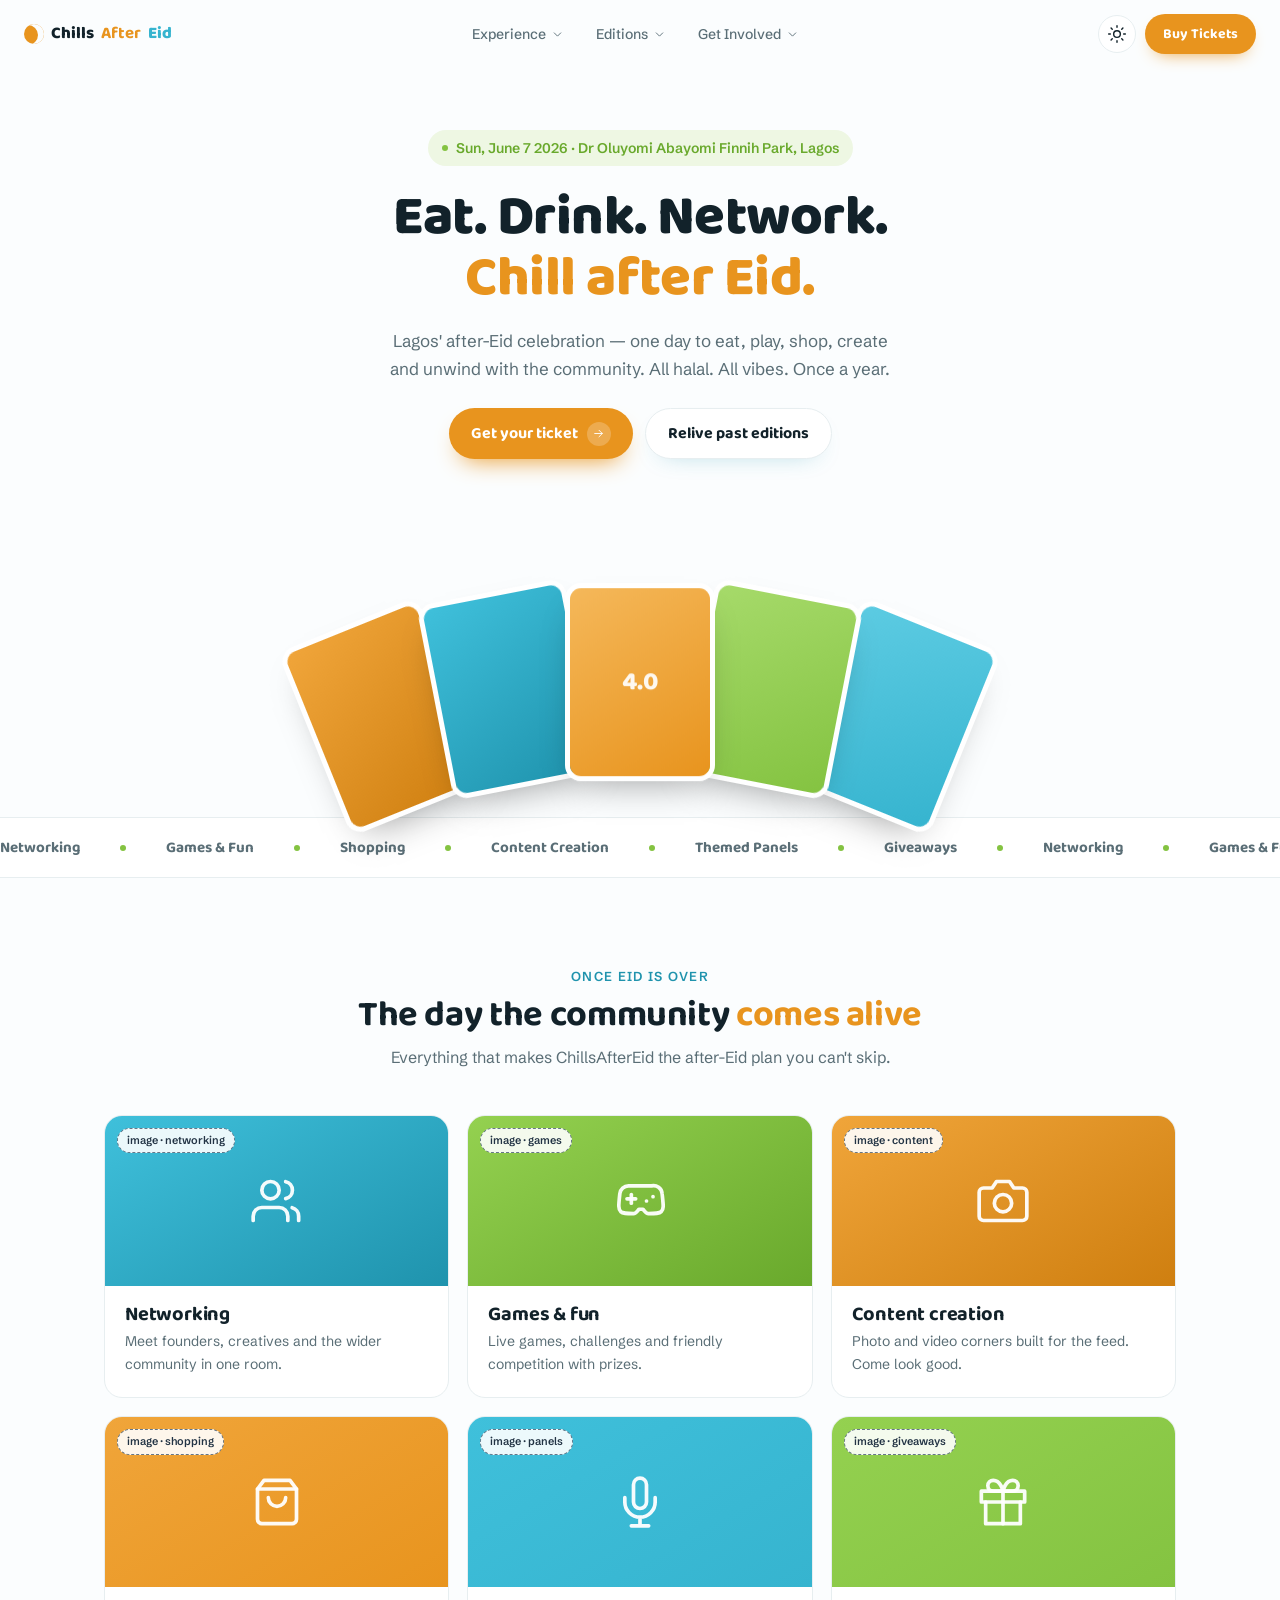
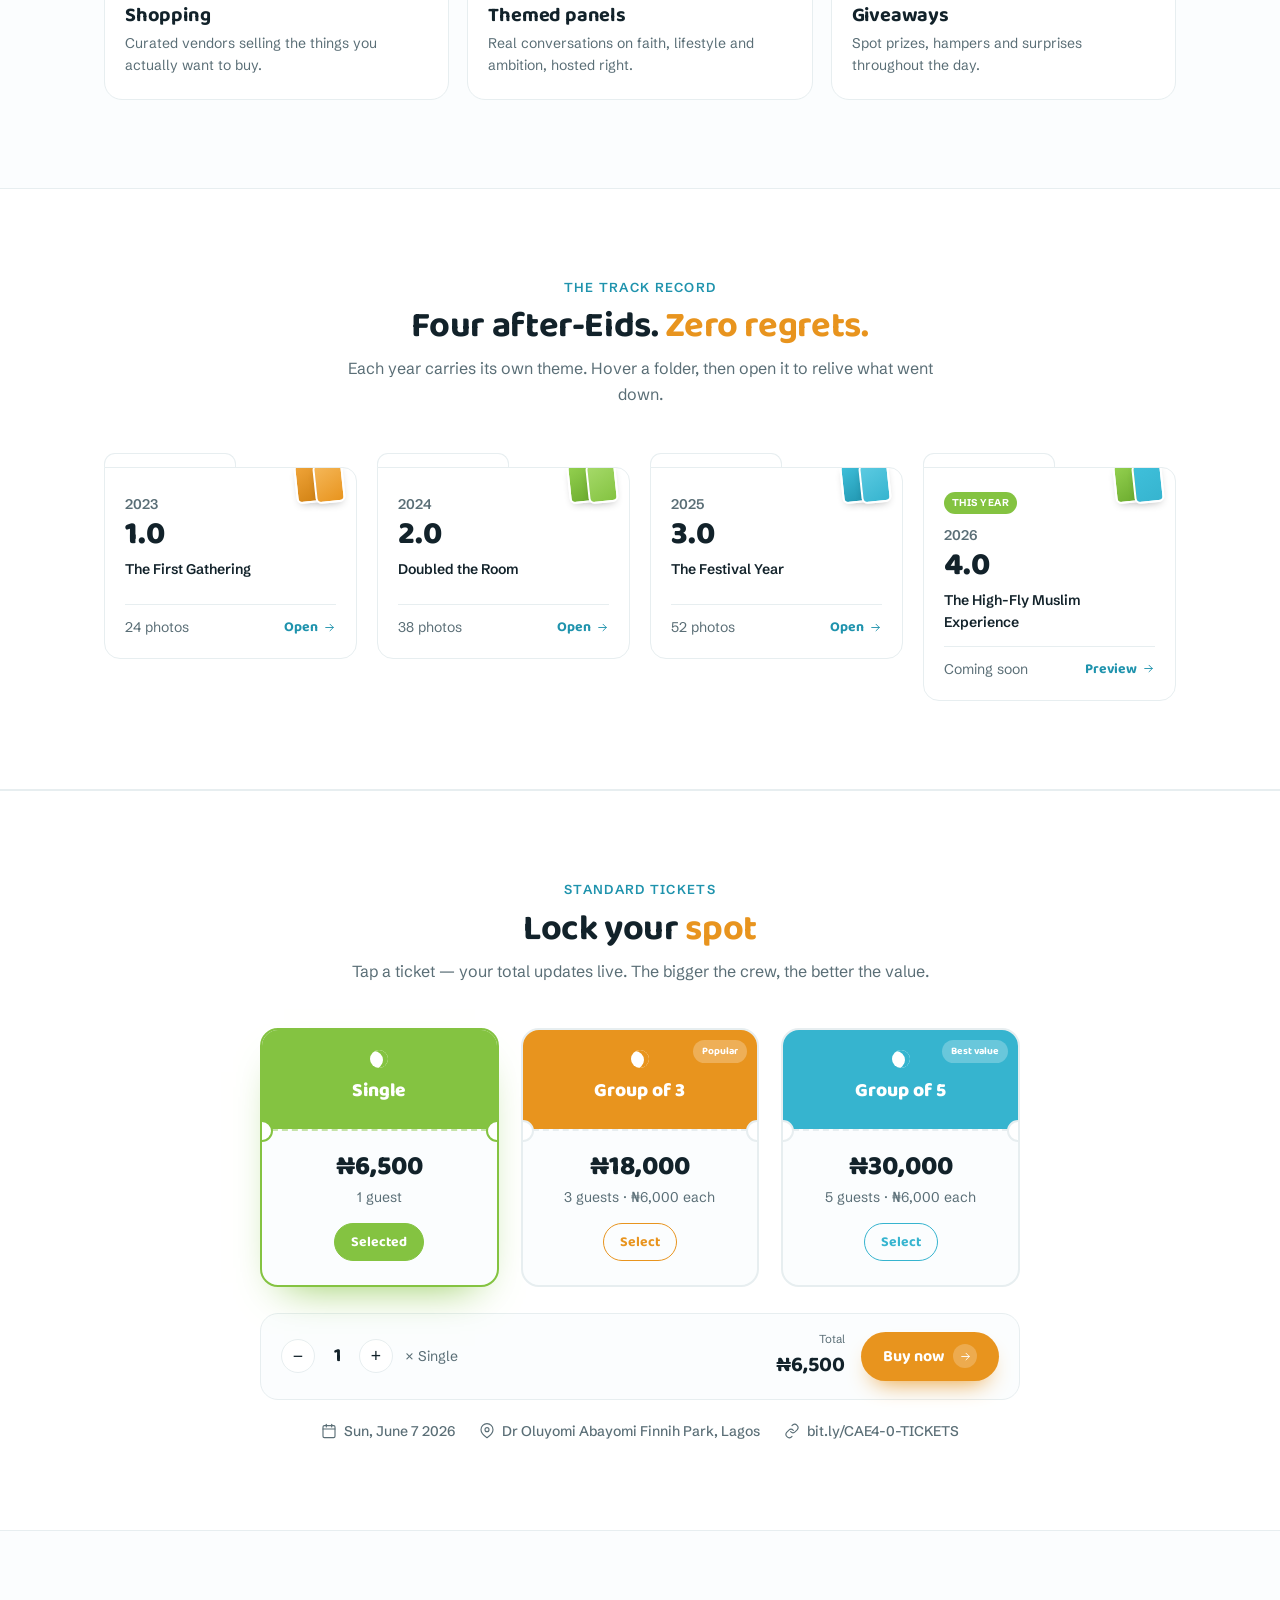
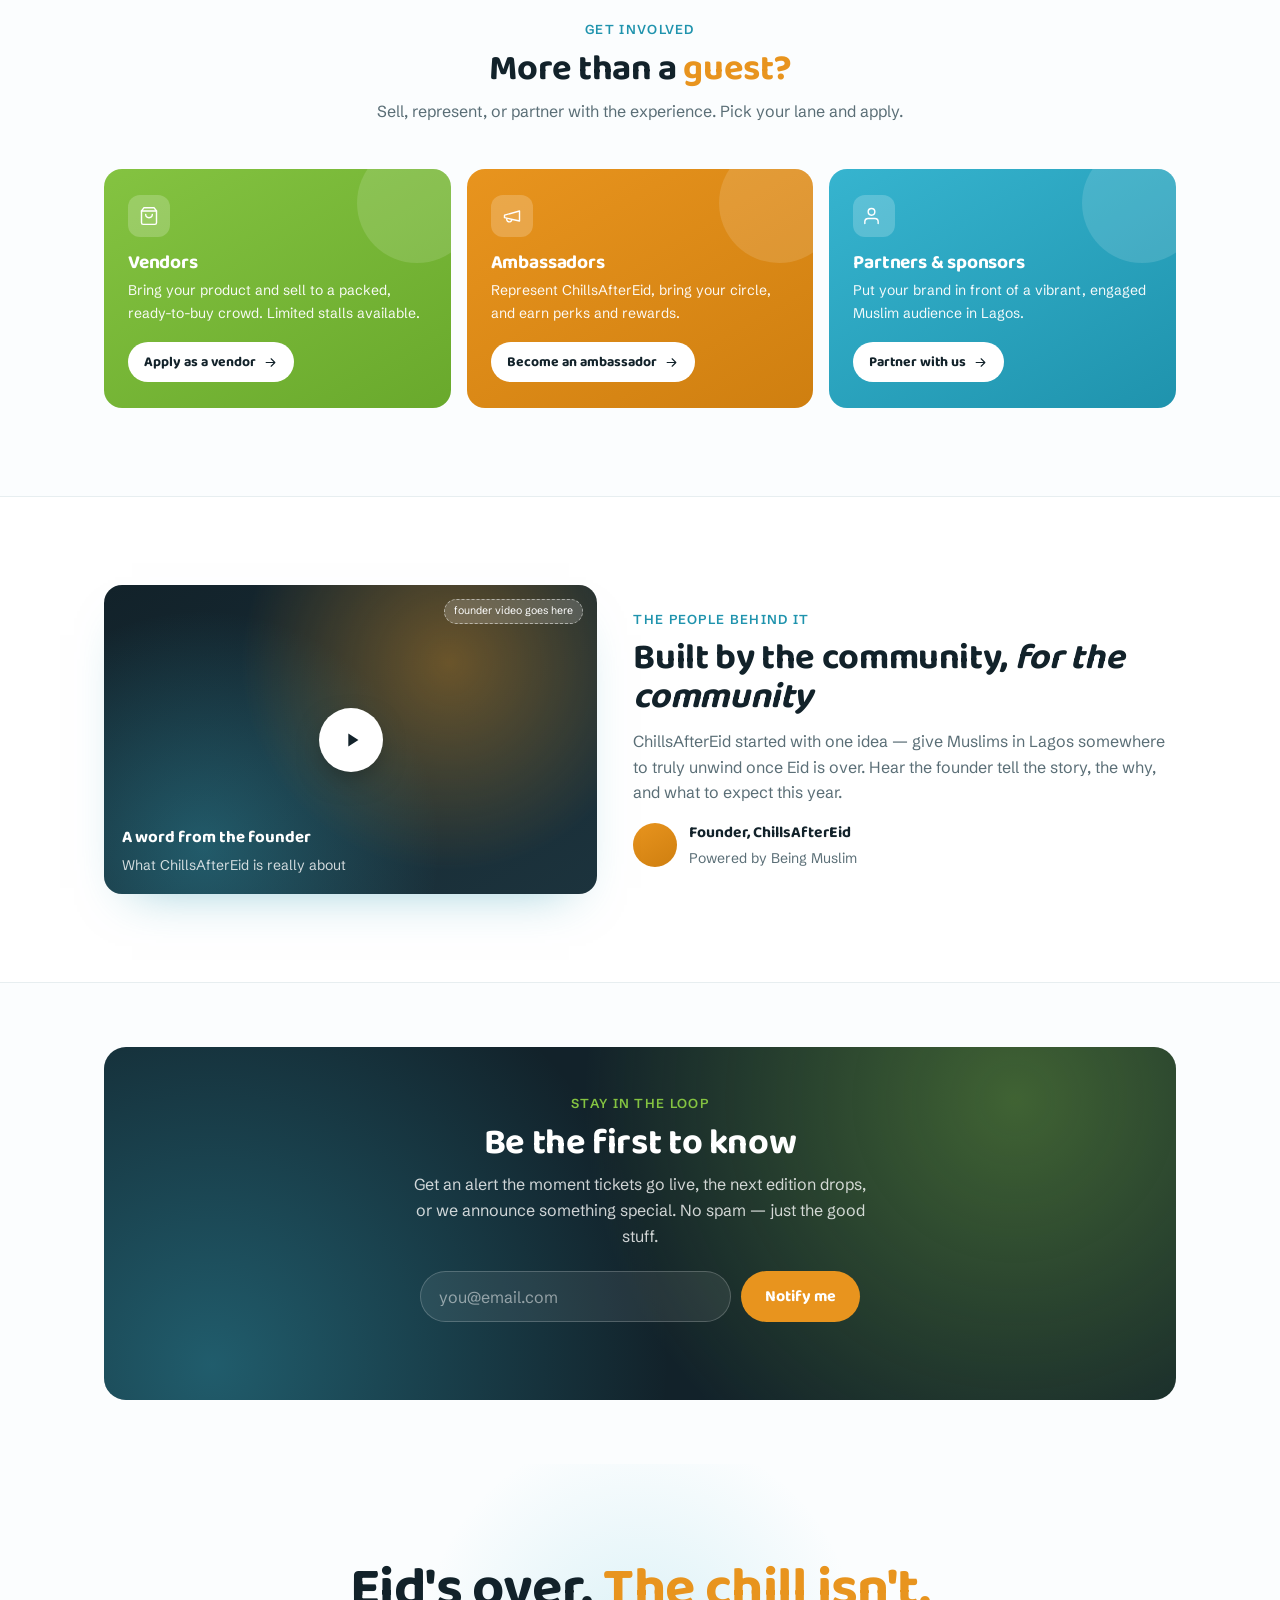
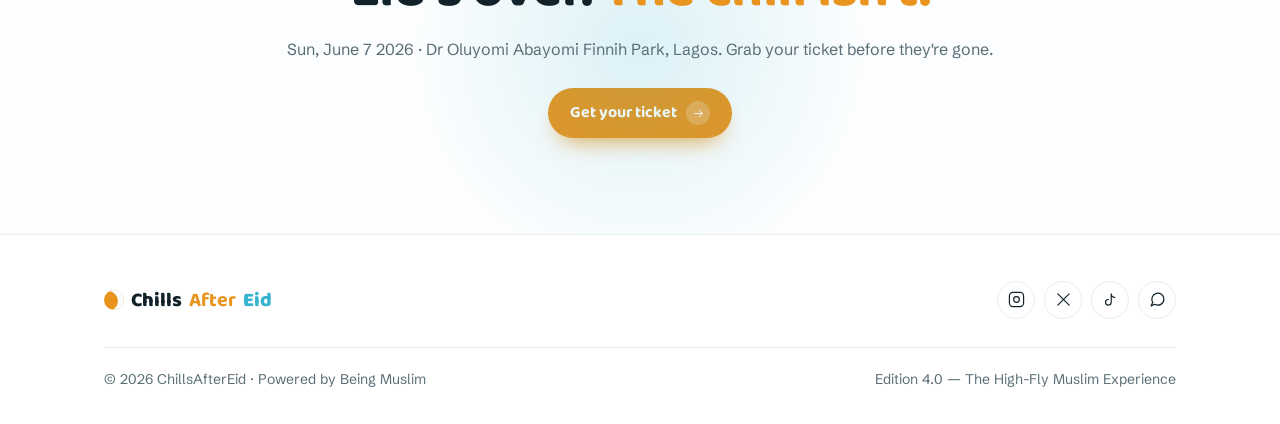
==== commit 6491e95e: "Fix dark mode contrast and split site into separate files. Newsletter, navbar feature panel, and 4.0" ====
--- a/index.html
+++ b/index.html
@@ -7,288 +7,7 @@
 <link rel="preconnect" href="https://fonts.googleapis.com">
 <link rel="preconnect" href="https://fonts.gstatic.com" crossorigin>
 <link href="https://fonts.googleapis.com/css2?family=Baloo+2:wght@500;600;700;800&family=Schibsted+Grotesk:wght@400;500;600;700&display=swap" rel="stylesheet">
-<style>
-  :root{
-    --blue:#36b4cf; --blue-deep:#1f93ad; --blue-soft:#eaf7fb;
-    --orange:#e8941e; --orange-deep:#cf7f10; --orange-soft:#fdf2e2;
-    --green:#84c341; --green-deep:#69a92c; --green-soft:#eef7e3;
-    --ink:#12222a; --ink-soft:#5a6e76; --line:#e7eef0;
-    --paper:#fbfdfe; --card:#ffffff; --maxw:1120px;
-    --sh-sm:0 10px 24px -16px rgba(31,147,173,.4);
-    --sh-md:0 22px 48px -28px rgba(31,147,173,.5);
-    /* TYPE SCALE — US standard */
-    --fs-eyebrow:.8125rem;   /* 13 */
-    --fs-small:.875rem;      /* 14 */
-    --fs-body:1rem;          /* 16 */
-    --fs-lede:1.0625rem;     /* 17 */
-    --fs-h3:1.25rem;         /* 20 */
-    --fs-h2:clamp(1.75rem,3.4vw,2.25rem);   /* 28–36 */
-    --fs-h1:clamp(2.5rem,5vw,3.5rem);       /* 40–56 */
-  }
-  html[data-theme="dark"]{
-    --blue:#46c2dd; --blue-deep:#7fd8ec; --blue-soft:#16323b;
-    --orange:#f2a63b; --orange-deep:#e8941e; --orange-soft:#3a2c14;
-    --green:#9ad356; --green-deep:#84c341; --green-soft:#1d2e14;
-    --ink:#eaf3f6; --ink-soft:#9fb3bb; --line:#22343c;
-    --paper:#0c161b; --card:#111f26;
-    --sh-sm:0 10px 24px -16px rgba(0,0,0,.6);
-    --sh-md:0 22px 48px -28px rgba(0,0,0,.7);
-  }
-  *{margin:0;padding:0;box-sizing:border-box}
-  html{scroll-behavior:smooth}
-  body{font-family:'Schibsted Grotesk',sans-serif;color:var(--ink);background:var(--paper);overflow-x:hidden;-webkit-font-smoothing:antialiased;font-size:var(--fs-body);line-height:1.6;transition:background .4s,color .4s}
-  h1,h2,h3,.display{font-family:'Baloo 2',sans-serif;line-height:1.08;letter-spacing:-.01em}
-  .wrap{max-width:var(--maxw);margin:0 auto;padding:0 24px}
-  a{color:inherit;text-decoration:none}
-  svg{display:block}
-  .ic{width:20px;height:20px;stroke:currentColor;stroke-width:1.7;fill:none;stroke-linecap:round;stroke-linejoin:round}
-  .rv{opacity:0;transform:translateY(24px);transition:opacity .8s cubic-bezier(.2,.7,.2,1),transform .8s cubic-bezier(.2,.7,.2,1)}
-  .rv.in{opacity:1;transform:none}
-  .eb{font-size:var(--fs-eyebrow);font-weight:600;letter-spacing:.1em;text-transform:uppercase;color:var(--blue-deep)}
-
-  /* NAV */
-  nav{position:fixed;inset:0 0 auto 0;z-index:80;display:flex;align-items:center;justify-content:space-between;padding:14px 24px;transition:.35s}
-  nav.scrolled{background:color-mix(in srgb,var(--paper) 85%,transparent);backdrop-filter:blur(16px);border-bottom:1px solid var(--line);padding:10px 24px}
-  .logo{font-family:'Baloo 2';font-weight:800;font-size:1.05rem;display:flex;align-items:center;gap:7px}
-  .logo .moon{width:20px;height:20px;border-radius:50%;background:var(--orange);box-shadow:inset -6px 1px 0 0 var(--paper)}
-  .logo b{color:var(--orange)} .logo u{color:var(--blue);text-decoration:none}
-  .nav-c{display:flex;align-items:center;gap:4px}
-  .nav-item{position:relative}
-  .nav-item>a{display:inline-flex;align-items:center;gap:5px;padding:8px 14px;border-radius:40px;font-weight:500;font-size:var(--fs-small);color:var(--ink-soft);transition:.2s}
-  .nav-item:hover>a{color:var(--ink);background:color-mix(in srgb,var(--ink) 6%,transparent)}
-  .nav-item>a .chev{width:13px;height:13px;transition:.3s}
-  .nav-item:hover>a .chev{transform:rotate(180deg)}
-  .panel{position:absolute;top:calc(100% + 12px);left:50%;transform:translateX(-50%) translateY(8px);width:max-content;background:var(--card);border:1px solid var(--line);border-radius:18px;box-shadow:var(--sh-md);padding:14px;opacity:0;pointer-events:none;transition:.26s cubic-bezier(.2,.7,.2,1)}
-  .nav-item:hover .panel{opacity:1;pointer-events:auto;transform:translateX(-50%)}
-  .panel::before{content:"";position:absolute;top:-12px;left:0;right:0;height:12px}
-  .panel-grid{display:flex;gap:8px}
-  .pcol{display:flex;flex-direction:column;gap:2px;min-width:210px}
-  .plink{display:flex;align-items:flex-start;gap:11px;padding:10px 11px;border-radius:12px;transition:.2s}
-  .plink:hover{background:color-mix(in srgb,var(--ink) 5%,transparent)}
-  .plink .mi{width:34px;height:34px;border-radius:10px;display:grid;place-items:center;flex-shrink:0;background:var(--blue-soft);color:var(--blue-deep);font-family:'Baloo 2';font-weight:700;font-size:.85rem}
-  .plink h5{font-family:'Baloo 2';font-weight:700;font-size:.92rem}
-  .plink p{font-size:var(--fs-small);color:var(--ink-soft);line-height:1.3}
-  .pfeat{width:230px;border-radius:14px;padding:18px;color:#fff;position:relative;overflow:hidden;display:flex;flex-direction:column;justify-content:flex-end;background:var(--ink)}
-  .pfeat .pf-bg{position:absolute;inset:0;background:radial-gradient(circle at 80% 12%,rgba(132,195,65,.55),transparent 48%),radial-gradient(circle at 12% 92%,rgba(54,180,207,.5),transparent 48%)}
-  .pfeat .nt{position:relative;font-size:.62rem;font-weight:700;letter-spacing:.06em;background:var(--green);width:fit-content;padding:3px 9px;border-radius:30px;margin-bottom:10px;color:#fff}
-  .pfeat h3{position:relative;font-size:1.15rem;line-height:1.1;margin-bottom:5px;color:#fff}
-  .pfeat p{position:relative;font-size:var(--fs-small);opacity:.85;margin-bottom:12px}
-  .pfeat a{position:relative;background:var(--orange);color:#fff;font-family:'Baloo 2';font-weight:700;padding:8px 14px;border-radius:40px;width:fit-content;display:inline-flex;gap:6px;align-items:center;font-size:var(--fs-small)}
-  .nav-r{display:flex;align-items:center;gap:9px}
-  .tgl{width:38px;height:38px;border-radius:50%;border:1px solid var(--line);background:var(--card);cursor:pointer;display:grid;place-items:center;color:var(--ink);transition:.25s}
-  .tgl:hover{transform:translateY(-2px);border-color:var(--ink)}
-  .tgl .moon-i{display:none}html[data-theme="dark"] .tgl .moon-i{display:block}html[data-theme="dark"] .tgl .sun-i{display:none}
-  .nbtn{background:var(--orange);color:#fff;padding:9px 18px;border-radius:40px;font-family:'Baloo 2';font-weight:700;font-size:var(--fs-small);transition:.25s;box-shadow:0 8px 18px -10px var(--orange)}
-  .nbtn:hover{transform:translateY(-2px);background:var(--orange-deep)}
-  .ham{display:none;width:38px;height:38px;border-radius:50%;border:1px solid var(--line);background:var(--card);cursor:pointer;flex-direction:column;gap:4px;align-items:center;justify-content:center}
-  .ham i{width:15px;height:2px;background:var(--ink);border-radius:2px;transition:.3s}
-  body.m-open .ham i:nth-child(1){transform:translateY(6px) rotate(45deg)}
-  body.m-open .ham i:nth-child(2){opacity:0}
-  body.m-open .ham i:nth-child(3){transform:translateY(-6px) rotate(-45deg)}
-  .drawer{position:fixed;inset:0;z-index:79;background:var(--paper);transform:translateY(-100%);transition:.45s cubic-bezier(.2,.7,.2,1);padding:84px 24px 40px;overflow-y:auto;display:none}
-  body.m-open .drawer{transform:none}
-  .drawer h4{font-size:var(--fs-eyebrow);letter-spacing:.1em;text-transform:uppercase;color:var(--ink-soft);margin:20px 0 8px}
-  .drawer a.dl{display:block;font-family:'Baloo 2';font-weight:700;font-size:1.15rem;padding:10px 0;border-bottom:1px solid var(--line)}
-
-  /* HERO */
-  .hero{position:relative;padding:130px 0 48px;text-align:center}
-  .kick{display:inline-flex;align-items:center;gap:8px;font-size:var(--fs-small);font-weight:600;color:var(--green-deep);background:var(--green-soft);padding:7px 14px;border-radius:40px;margin-bottom:22px}
-  .kick .pin{width:6px;height:6px;border-radius:50%;background:var(--green);animation:beat 1.8s infinite}
-  @keyframes beat{0%,100%{box-shadow:0 0 0 0 rgba(132,195,65,.5)}70%{box-shadow:0 0 0 7px rgba(132,195,65,0)}}
-  .hero h1{font-size:var(--fs-h1);font-weight:800;max-width:16ch;margin:0 auto}
-  .hero h1 .sky{color:var(--orange)}
-  .hero .lede{max-width:520px;margin:18px auto 0;font-size:var(--fs-lede);color:var(--ink-soft)}
-  .hcta{display:flex;gap:12px;justify-content:center;flex-wrap:wrap;margin-top:26px}
-  .btn{font-family:'Baloo 2';font-weight:700;font-size:var(--fs-body);padding:12px 22px;border-radius:40px;border:none;cursor:pointer;display:inline-flex;align-items:center;gap:9px;transition:.25s}
-  .btn-pri{background:var(--orange);color:#fff;box-shadow:0 12px 24px -12px var(--orange)}
-  .btn-pri:hover{transform:translateY(-2px);box-shadow:0 18px 30px -12px var(--orange)}
-  .btn-pri .arr{width:24px;height:24px;border-radius:50%;background:rgba(255,255,255,.22);display:grid;place-items:center}
-  .btn-out{background:var(--card);color:var(--ink);border:1px solid var(--line);box-shadow:var(--sh-sm)}
-  .btn-out:hover{transform:translateY(-2px);border-color:var(--ink)}
-
-  /* FANNED IMAGE-CARD HERO */
-  .fan{position:relative;height:280px;margin:30px auto 0;max-width:620px;display:flex;justify-content:center;align-items:flex-end}
-  .fcard{position:absolute;bottom:0;width:150px;height:198px;transform-origin:bottom center;cursor:pointer;
-    transition:transform .45s cubic-bezier(.2,.7,.2,1)}
-  .fcard .finner{width:100%;height:100%;border-radius:16px;overflow:hidden;border:5px solid var(--card);
-    box-shadow:0 18px 36px -18px rgba(0,0,0,.4);transition:transform .15s linear,box-shadow .45s;position:relative;will-change:transform}
-  .fcard .fimg{position:absolute;inset:0;display:grid;place-items:center;color:rgba(255,255,255,.92)}
-  .fcard .fnum{font-family:'Baloo 2';font-weight:800;font-size:1.6rem}
-  .fcard .ftag{position:absolute;top:-26px;left:50%;transform:translateX(-50%);background:var(--card);box-shadow:var(--sh-sm);
-    color:var(--ink);font-size:.7rem;font-weight:600;padding:4px 10px;border-radius:30px;white-space:nowrap;opacity:0;transition:.3s;z-index:5}
-  .fcard:hover{transform:translateY(-20px) rotate(0) scale(1.06)!important;z-index:20!important}
-  .fcard:hover .finner{box-shadow:0 30px 50px -20px rgba(0,0,0,.45)}
-  .fcard:hover .ftag{opacity:1;top:-30px}
-  .fan-note{position:absolute;bottom:-2px;left:50%;transform:translateX(-50%);font-size:.72rem;color:var(--ink-soft);background:color-mix(in srgb,var(--paper) 80%,transparent);border:1px dashed var(--blue);padding:3px 10px;border-radius:20px}
-  @media(max-width:680px){.fan{transform:scale(.66);height:190px;margin-top:18px}}
-
-  /* MARQUEE */
-  .strip{border-top:1px solid var(--line);border-bottom:1px solid var(--line);padding:16px 0;overflow:hidden;white-space:nowrap;background:var(--card)}
-  .track{display:inline-flex;gap:40px;animation:slide 30s linear infinite;font-family:'Baloo 2';font-weight:700;font-size:.95rem;color:var(--ink-soft)}
-  .track span{display:inline-flex;gap:40px;align-items:center}
-  .track .d{width:6px;height:6px;border-radius:50%;background:var(--green)}
-  @keyframes slide{to{transform:translateX(-50%)}}
-
-  /* SECTION */
-  .sec{padding:88px 0}
-  .head{text-align:center;max-width:600px;margin:0 auto 44px}
-  .head h2{font-size:var(--fs-h2);margin:10px 0 10px}
-  .head h2 em{font-style:normal;color:var(--orange)}
-  .head p{color:var(--ink-soft);font-size:var(--fs-body)}
-
-  /* EXPERIENCE cards */
-  .xgrid{display:grid;grid-template-columns:repeat(3,1fr);gap:18px}
-  .xcard{background:var(--card);border:1px solid var(--line);border-radius:18px;overflow:hidden;transition:.32s}
-  .xcard:hover{transform:translateY(-6px);box-shadow:var(--sh-md);border-color:transparent}
-  .ximg{height:170px;position:relative;display:grid;place-items:center}
-  .ximg .badge{position:absolute;top:12px;left:12px;background:rgba(255,255,255,.9);font-size:.68rem;font-weight:600;color:#234;border:1px dashed #678;padding:3px 9px;border-radius:20px;z-index:2}
-  .ximg .big-ic{width:52px;height:52px;stroke:rgba(255,255,255,.95)}
-  .xbody{padding:18px 20px 22px}
-  .xbody h3{font-size:var(--fs-h3);margin-bottom:5px}
-  .xbody p{font-size:var(--fs-small);color:var(--ink-soft)}
-  @media(max-width:820px){.xgrid{grid-template-columns:1fr 1fr}}
-  @media(max-width:520px){.xgrid{grid-template-columns:1fr}}
-
-  /* EDITIONS folders */
-  .fgrid{display:grid;grid-template-columns:repeat(4,1fr);gap:20px}
-  .folder{position:relative;margin-top:16px;cursor:pointer;--acc:var(--orange)}
-  .folder .tab{position:absolute;top:-14px;left:0;width:52%;height:18px;border-radius:11px 11px 0 0;background:var(--card);border:1px solid var(--line);border-bottom:none;transition:.32s}
-  .folder .body{position:relative;background:var(--card);border:1px solid var(--line);border-radius:0 14px 16px 16px;padding:20px;transition:.32s cubic-bezier(.2,.7,.2,1);overflow:hidden;color:var(--ink)}
-  .folder .photos{position:absolute;top:-5px;right:12px;display:flex}
-  .folder .photos i{width:30px;height:40px;border-radius:6px;display:block;margin-left:-11px;box-shadow:0 4px 9px -4px rgba(0,0,0,.3);transform:rotate(-6deg);transition:.32s;border:2px solid var(--card)}
-  .folder .yr{font-size:var(--fs-small);font-weight:600;color:var(--ink-soft);margin-top:5px;transition:.3s}
-  .folder .v{font-family:'Baloo 2';font-weight:800;font-size:2rem;line-height:1;margin:3px 0 7px}
-  .folder .th{font-weight:600;font-size:var(--fs-small);margin-bottom:12px;min-height:34px}
-  .folder .open-row{display:flex;align-items:center;justify-content:space-between;border-top:1px solid var(--line);padding-top:11px;font-size:var(--fs-small);color:var(--ink-soft);transition:.3s}
-  .folder .open-row b{font-family:'Baloo 2';color:var(--blue-deep);display:inline-flex;gap:5px;align-items:center;transition:.3s}
-  .folder .nowtag{display:inline-block;background:var(--green);color:#fff;font-size:.62rem;font-weight:700;letter-spacing:.05em;padding:3px 8px;border-radius:20px;margin-bottom:5px}
-  .folder:hover .body{background:var(--acc);border-color:var(--acc);transform:translateY(-5px);box-shadow:0 24px 46px -26px var(--acc);color:#fff}
-  .folder:hover .tab{background:var(--acc);border-color:var(--acc);transform:translateY(-3px)}
-  .folder:hover .yr,.folder:hover .open-row,.folder:hover .open-row b{color:rgba(255,255,255,.9)}
-  .folder:hover .open-row{border-color:rgba(255,255,255,.3)}
-  .folder:hover .nowtag{background:#fff;color:var(--ink)}
-  .folder:hover .photos i{background:#fff !important;transform:rotate(0) translateY(-5px);border-color:var(--acc)}
-  .folder:hover .photos i:nth-child(2){transform:rotate(0) translateY(-10px)}
-  .folder.now:hover .body,.folder.now:hover .tab{background:var(--ink);border-color:var(--ink)}
-  .folder.now:hover .body{box-shadow:var(--sh-md)}
-  @media(max-width:820px){.fgrid{grid-template-columns:1fr 1fr}}
-  @media(max-width:460px){.fgrid{grid-template-columns:1fr}}
-
-  /* GALLERY MODAL */
-  .gmodal{position:fixed;inset:0;z-index:90;background:rgba(8,16,20,.65);backdrop-filter:blur(6px);display:none;align-items:center;justify-content:center;padding:22px}
-  .gmodal.show{display:flex}
-  .gbox{background:var(--paper);border-radius:20px;max-width:860px;width:100%;max-height:88vh;overflow:hidden;display:flex;flex-direction:column;animation:pop .35s cubic-bezier(.2,.7,.2,1)}
-  @keyframes pop{from{transform:scale(.94);opacity:0}to{transform:none;opacity:1}}
-  .ghead{display:flex;align-items:center;justify-content:space-between;padding:20px 24px;border-bottom:1px solid var(--line)}
-  .ghead h3{font-size:1.25rem}.ghead p{font-size:var(--fs-small);color:var(--ink-soft)}
-  .gclose{width:38px;height:38px;border-radius:50%;border:1px solid var(--line);background:var(--card);cursor:pointer;display:grid;place-items:center;color:var(--ink);transition:.2s}
-  .gclose:hover{background:var(--ink);color:var(--paper)}
-  .ggrid{padding:20px 24px;display:grid;grid-template-columns:repeat(3,1fr);gap:10px;overflow-y:auto}
-  .ggrid .tile{aspect-ratio:4/3;border-radius:10px;display:grid;place-items:center;color:rgba(255,255,255,.85);font-size:.7rem;font-weight:600;border:1px dashed rgba(255,255,255,.5)}
-  @media(max-width:560px){.ggrid{grid-template-columns:1fr 1fr}}
-
-  /* TICKETS — ticket-stub anatomy */
-  .tk{background:var(--card);border-top:1px solid var(--line);border-bottom:1px solid var(--line)}
-  .tixwrap{display:grid;grid-template-columns:repeat(3,1fr);gap:22px;max-width:760px;margin:0 auto}
-  .tix{position:relative;background:var(--paper);border:2px solid var(--line);border-radius:18px;cursor:pointer;transition:.28s cubic-bezier(.2,.7,.2,1);overflow:hidden}
-  .tix:hover{transform:translateY(-6px);box-shadow:var(--sh-md)}
-  .tix.sel{border-color:var(--tc);box-shadow:0 20px 42px -24px var(--tc)}
-  .tix-head{background:var(--tc);color:#fff;padding:20px 18px 22px;text-align:center;position:relative}
-  .tix-head .moon{width:18px;height:18px;border-radius:50%;background:#fff;box-shadow:inset -5px 1px 0 0 var(--tc);margin:0 auto 8px}
-  .tix-name{font-family:'Baloo 2';font-weight:800;font-size:1.2rem}
-  .tix-flag{position:absolute;top:10px;right:10px;background:rgba(255,255,255,.25);color:#fff;font-family:'Baloo 2';font-weight:700;font-size:.64rem;padding:3px 9px;border-radius:30px}
-  /* perforation + side notches */
-  .tix-tear{position:relative;height:0;border-top:2px dashed var(--line)}
-  .tix.sel .tix-tear{border-color:color-mix(in srgb,var(--tc) 45%,transparent)}
-  .tix-tear::before,.tix-tear::after{content:"";position:absolute;top:50%;transform:translateY(-50%);width:18px;height:18px;border-radius:50%;background:var(--card);border:2px solid var(--line);transition:.28s}
-  .tix-tear::before{left:-11px}.tix-tear::after{right:-11px}
-  .tix.sel .tix-tear::before,.tix.sel .tix-tear::after{border-color:var(--tc)}
-  .tix-body{padding:22px 18px 24px;text-align:center}
-  .tix-price{font-family:'Baloo 2';font-weight:800;font-size:1.7rem;color:var(--ink);line-height:1}
-  .tix-per{font-size:var(--fs-small);color:var(--ink-soft);margin-top:6px}
-  .tix-pick{margin-top:14px;display:inline-flex;align-items:center;gap:7px;font-family:'Baloo 2';font-weight:700;font-size:var(--fs-small);color:var(--tc);border:1.5px solid var(--tc);padding:7px 16px;border-radius:40px;transition:.25s}
-  .tix.sel .tix-pick{background:var(--tc);color:#fff}
-  @media(max-width:680px){.tixwrap{grid-template-columns:1fr;max-width:340px}}
-
-  .checkout{max-width:760px;margin:26px auto 0;display:flex;align-items:center;gap:16px;flex-wrap:wrap;border:1.5px solid var(--line);border-radius:18px;padding:16px 20px;background:var(--paper)}
-  .qty{display:flex;align-items:center;gap:12px}
-  .qty button{width:34px;height:34px;border-radius:50%;border:1px solid var(--line);background:var(--card);font-size:1.1rem;cursor:pointer;color:var(--ink);transition:.2s;display:grid;place-items:center}
-  .qty button:hover{background:var(--ink);color:var(--paper)}
-  .qty b{font-family:'Baloo 2';font-size:1.2rem;min-width:20px;text-align:center}
-  .qty .lab{font-size:var(--fs-small);color:var(--ink-soft)}
-  .ck-total{margin-left:auto;text-align:right}.ck-total small{display:block;font-size:.72rem;color:var(--ink-soft)}.ck-total b{font-family:'Baloo 2';font-size:1.35rem}
-  .infobar{max-width:760px;margin:20px auto 0;display:flex;flex-wrap:wrap;gap:8px 24px;justify-content:center;font-size:var(--fs-small);font-weight:500;color:var(--ink-soft)}
-  .infobar .ib{display:inline-flex;align-items:center;gap:7px}
-  @media(max-width:440px){.checkout{flex-direction:column;align-items:stretch}.ck-total{margin:0;text-align:left}}
-
-  /* JOIN */
-  .jgrid{display:grid;grid-template-columns:repeat(3,1fr);gap:16px}
-  .jc{border-radius:18px;padding:26px 24px;color:#fff;position:relative;overflow:hidden;transition:.32s;min-height:210px;display:flex;flex-direction:column}
-  .jc:hover{transform:translateY(-6px);box-shadow:var(--sh-md)}
-  .jc .bg{position:absolute;inset:0}
-  .jv .bg{background:linear-gradient(150deg,var(--green),var(--green-deep))}
-  .ja .bg{background:linear-gradient(150deg,var(--orange),var(--orange-deep))}
-  .js .bg{background:linear-gradient(150deg,var(--blue),var(--blue-deep))}
-  .jc .deco{position:absolute;right:-26px;top:-26px;width:120px;height:120px;border-radius:50%;background:rgba(255,255,255,.13)}
-  .jc .ji{position:relative;width:42px;height:42px;border-radius:12px;background:rgba(255,255,255,.2);display:grid;place-items:center;margin-bottom:16px}
-  .jc h3{position:relative;font-size:1.2rem;margin-bottom:6px}
-  .jc p{position:relative;font-size:var(--fs-small);opacity:.95;margin-bottom:auto}
-  .jc .go{position:relative;display:inline-flex;align-items:center;gap:7px;font-family:'Baloo 2';font-weight:700;font-size:var(--fs-small);background:#fff;color:#12222a;padding:9px 16px;border-radius:40px;width:fit-content;margin-top:18px;transition:.22s}
-  .jc:hover .go{gap:12px}
-  @media(max-width:820px){.jgrid{grid-template-columns:1fr}}
-
-  /* ABOUT / FOUNDER VIDEO */
-  .about-grid{display:grid;grid-template-columns:1fr 1.1fr;gap:36px;align-items:center}
-  .vidcard{position:relative;border-radius:18px;overflow:hidden;aspect-ratio:16/10;background:linear-gradient(150deg,var(--ink),#1c333d);cursor:pointer;box-shadow:var(--sh-md)}
-  .vidcard .vbg{position:absolute;inset:0;background:radial-gradient(circle at 70% 25%,rgba(232,148,30,.4),transparent 50%),radial-gradient(circle at 20% 85%,rgba(54,180,207,.35),transparent 50%)}
-  .vidcard .play{position:absolute;left:50%;top:50%;transform:translate(-50%,-50%);width:64px;height:64px;border-radius:50%;background:#fff;display:grid;place-items:center;transition:.25s;box-shadow:0 10px 30px -10px rgba(0,0,0,.5)}
-  .vidcard:hover .play{transform:translate(-50%,-50%) scale(1.08)}
-  .vidcard .play svg{width:22px;height:22px;fill:var(--ink);margin-left:3px}
-  .vidcard .vmeta{position:absolute;left:18px;bottom:16px;color:#fff}
-  .vidcard .vmeta b{font-family:'Baloo 2';font-size:1.05rem;display:block}
-  .vidcard .vmeta span{font-size:var(--fs-small);opacity:.8}
-  .vidcard .vnote{position:absolute;top:14px;right:14px;font-size:.66rem;color:#fff;background:rgba(255,255,255,.18);border:1px dashed rgba(255,255,255,.5);padding:3px 9px;border-radius:20px}
-  .about-txt h2{font-size:var(--fs-h2);margin:10px 0 12px}
-  .about-txt p{color:var(--ink-soft);font-size:var(--fs-body);margin-bottom:14px}
-  .about-sign{display:flex;align-items:center;gap:12px;margin-top:6px}
-  .about-sign .av{width:44px;height:44px;border-radius:50%;background:linear-gradient(150deg,var(--orange),var(--orange-deep))}
-  .about-sign b{font-family:'Baloo 2';font-size:.98rem;display:block}
-  .about-sign span{font-size:var(--fs-small);color:var(--ink-soft)}
-  @media(max-width:760px){.about-grid{grid-template-columns:1fr;gap:24px}}
-
-  /* NEWSLETTER */
-  .news{background:var(--ink);border-radius:22px;padding:46px 40px;text-align:center;position:relative;overflow:hidden}
-  .news .nbg{position:absolute;inset:0;background:radial-gradient(circle at 85% 15%,rgba(132,195,65,.4),transparent 45%),radial-gradient(circle at 10% 90%,rgba(54,180,207,.4),transparent 45%)}
-  .news .eb{position:relative;color:var(--green)}
-  .news h2{position:relative;color:#fff;font-size:var(--fs-h2);margin:10px 0 10px}
-  .news p{position:relative;color:rgba(255,255,255,.8);font-size:var(--fs-body);max-width:460px;margin:0 auto 22px}
-  .news-form{position:relative;display:flex;gap:10px;max-width:440px;margin:0 auto;flex-wrap:wrap}
-  .news-form input{flex:1;min-width:200px;padding:13px 18px;border-radius:40px;border:1px solid rgba(255,255,255,.2);background:rgba(255,255,255,.08);color:#fff;font-size:var(--fs-body);font-family:inherit;outline:none}
-  .news-form input::placeholder{color:rgba(255,255,255,.5)}
-  .news-form input:focus{border-color:var(--green)}
-  .news-form button{background:var(--orange);color:#fff;font-family:'Baloo 2';font-weight:700;font-size:var(--fs-body);padding:13px 24px;border-radius:40px;border:none;cursor:pointer;transition:.25s}
-  .news-form button:hover{background:var(--orange-deep)}
-  .news .ok{position:relative;color:var(--green);font-weight:600;font-size:var(--fs-small);margin-top:14px;height:18px}
-
-  /* FINAL */
-  .final{text-align:center;padding:96px 0;position:relative;overflow:hidden}
-  .final .glow{position:absolute;left:50%;top:50%;transform:translate(-50%,-50%);width:520px;height:520px;border-radius:50%;background:radial-gradient(circle,color-mix(in srgb,var(--blue) 16%,transparent),transparent 60%)}
-  .final h2{position:relative;font-size:var(--fs-h1);max-width:18ch;margin:0 auto 16px}
-  .final h2 .hl{color:var(--orange)}
-  .final p{position:relative;color:var(--ink-soft);font-size:var(--fs-body);margin-bottom:26px}
-
-  /* FOOTER */
-  footer{border-top:1px solid var(--line);padding:46px 0 34px;background:var(--card)}
-  .ft-top{display:flex;justify-content:space-between;align-items:center;flex-wrap:wrap;gap:20px;margin-bottom:28px}
-  .ft-soc{display:flex;gap:9px}
-  .ft-soc a{width:38px;height:38px;border-radius:50%;border:1px solid var(--line);display:grid;place-items:center;transition:.25s}
-  .ft-soc a:hover{background:var(--ink);color:var(--paper)}
-  .ft-bot{display:flex;justify-content:space-between;flex-wrap:wrap;gap:8px;font-size:var(--fs-small);color:var(--ink-soft);border-top:1px solid var(--line);padding-top:20px}
-
-  .sticky{position:fixed;bottom:0;left:0;right:0;z-index:70;padding:11px 16px;background:color-mix(in srgb,var(--paper) 93%,transparent);backdrop-filter:blur(14px);border-top:1px solid var(--line);display:none}
-  .sticky a.buy{display:block;text-align:center;background:var(--orange);color:#fff;font-family:'Baloo 2';font-weight:700;padding:13px;border-radius:40px;font-size:var(--fs-body)}
-  @media(max-width:880px){.nav-c{display:none}.ham{display:flex}.drawer{display:block}.nbtn{display:none}.sticky{display:block}body{padding-bottom:74px}}
-</style>
+<link rel="stylesheet" href="styles.css">
 </head>
 <body>
 
@@ -511,55 +230,6 @@
 </footer>
 
 <div class="sticky"><a href="#tickets" class="buy">Get your ticket — from ₦6,500</a></div>
-
-<script>
-  const nav=document.getElementById('nav');
-  addEventListener('scroll',()=>nav.classList.toggle('scrolled',scrollY>30));
-  const root=document.documentElement;
-  document.getElementById('tgl').addEventListener('click',()=>root.dataset.theme=root.dataset.theme==='dark'?'light':'dark');
-  const ham=document.getElementById('ham');
-  ham.addEventListener('click',()=>document.body.classList.toggle('m-open'));
-  document.querySelectorAll('.mc').forEach(a=>a.addEventListener('click',()=>document.body.classList.remove('m-open')));
-
-  const io=new IntersectionObserver(es=>es.forEach(e=>{if(e.isIntersecting)e.target.classList.add('in')}),{threshold:.14});
-  document.querySelectorAll('.rv').forEach((el,i)=>{el.style.transitionDelay=(i%3*.05)+'s';io.observe(el)});
-
-  // gentle parallax on fanned cards — moves the INNER element so it never fights the card's tilt
-  const inners=[...document.querySelectorAll('.fcard[data-speed]')].map(c=>({el:c.querySelector('.finner'),s:+c.dataset.speed}));
-  const fan=document.getElementById('fan');let tick=false;
-  function px(){const r=fan.getBoundingClientRect();const prog=(window.innerHeight-r.top)/(window.innerHeight+r.height);
-    const off=(prog-0.5)*2; // -1..1 through viewport
-    inners.forEach(o=>o.el.style.transform='translateY('+(off*o.s*-4)+'px)');tick=false}
-  addEventListener('scroll',()=>{if(!tick){requestAnimationFrame(px);tick=true}},{passive:true});px();
-
-  const gm=document.getElementById('gmodal'),gg=document.getElementById('ggrid');
-  function openGallery(el){
-    const ed=el.dataset.ed,yr=el.dataset.year,th=el.dataset.theme,c=el.dataset.color,now=el.dataset.now==='1';
-    document.getElementById('gtitle').textContent='ChillsAfterEid '+ed+' · '+yr;
-    document.getElementById('gsub').textContent=th;gg.innerHTML='';
-    const n=now?6:9;
-    for(let i=1;i<=n;i++){const t=document.createElement('div');t.className='tile';
-      t.style.background='linear-gradient('+(120+i*15)+'deg,'+c+','+shade(c,-26)+')';
-      t.textContent=now?'coming soon':ed+' · photo '+i;gg.appendChild(t)}
-    gm.classList.add('show');document.body.style.overflow='hidden';
-  }
-  function closeGallery(){gm.classList.remove('show');document.body.style.overflow=''}
-  gm.addEventListener('click',e=>{if(e.target===gm)closeGallery()});
-  addEventListener('keydown',e=>{if(e.key==='Escape'){closeGallery();document.body.classList.remove('m-open')}});
-  function shade(hex,p){let n=parseInt(hex.slice(1),16),r=(n>>16)+p,g=(n>>8&255)+p,b=(n&255)+p;return'#'+(0x1000000+(Math.max(0,Math.min(255,r))<<16)+(Math.max(0,Math.min(255,g))<<8)+Math.max(0,Math.min(255,b))).toString(16).slice(1)}
-
-  let price=6500,name='Single',qty=1;const fmt=n=>'₦'+n.toLocaleString();
-  function pick(t){document.querySelectorAll('.tix').forEach(x=>{x.classList.remove('sel');x.querySelector('.tix-pick').textContent='Select'});
-    t.classList.add('sel');t.querySelector('.tix-pick').textContent='Selected';
-    price=+t.dataset.price;name=t.dataset.name;qty=1;render()}
-  function step(d){qty=Math.max(1,qty+d);render()}
-  function render(){q.textContent=qty;cn.textContent=name;total.textContent=fmt(price*qty)}
-
-  // newsletter
-  function subscribe(){const e=document.getElementById('nemail'),ok=document.getElementById('nok');
-    const v=e.value.trim();if(!/^[^@\s]+@[^@\s]+\.[^@\s]+$/.test(v)){ok.style.color='#ff8a8a';ok.textContent='Enter a valid email';return}
-    ok.style.color='';ok.textContent="You're on the list — we'll be in touch ✦";e.value=''}
-  document.getElementById('nemail').addEventListener('keydown',ev=>{if(ev.key==='Enter')subscribe()});
-</script>
+<script src="script.js"></script>
 </body>
 </html>
--- a/styles.css
+++ b/styles.css
@@ -0,0 +1,288 @@
+  :root{
+    --blue:#36b4cf; --blue-deep:#1f93ad; --blue-soft:#eaf7fb;
+    --orange:#e8941e; --orange-deep:#cf7f10; --orange-soft:#fdf2e2;
+    --green:#84c341; --green-deep:#69a92c; --green-soft:#eef7e3;
+    --ink:#12222a; --ink-soft:#5a6e76; --line:#e7eef0;
+    --paper:#fbfdfe; --card:#ffffff; --maxw:1120px;
+    --sh-sm:0 10px 24px -16px rgba(31,147,173,.4);
+    --sh-md:0 22px 48px -28px rgba(31,147,173,.5);
+    /* TYPE SCALE — US standard */
+    --fs-eyebrow:.8125rem;   /* 13 */
+    --fs-small:.875rem;      /* 14 */
+    --fs-body:1rem;          /* 16 */
+    --fs-lede:1.0625rem;     /* 17 */
+    --fs-h3:1.25rem;         /* 20 */
+    --fs-h2:clamp(1.75rem,3.4vw,2.25rem);   /* 28–36 */
+    --fs-h1:clamp(2.5rem,5vw,3.5rem);       /* 40–56 */
+  }
+  html[data-theme="dark"]{
+    --blue:#46c2dd; --blue-deep:#7fd8ec; --blue-soft:#16323b;
+    --orange:#f2a63b; --orange-deep:#e8941e; --orange-soft:#3a2c14;
+    --green:#9ad356; --green-deep:#84c341; --green-soft:#1d2e14;
+    --ink:#eaf3f6; --ink-soft:#9fb3bb; --line:#22343c;
+    --paper:#0c161b; --card:#111f26;
+    --sh-sm:0 10px 24px -16px rgba(0,0,0,.6);
+    --sh-md:0 22px 48px -28px rgba(0,0,0,.7);
+    --on-dark:#12222a;
+  }
+  *{margin:0;padding:0;box-sizing:border-box}
+  html{scroll-behavior:smooth}
+  body{font-family:'Schibsted Grotesk',sans-serif;color:var(--ink);background:var(--paper);overflow-x:hidden;-webkit-font-smoothing:antialiased;font-size:var(--fs-body);line-height:1.6;transition:background .4s,color .4s}
+  h1,h2,h3,.display{font-family:'Baloo 2',sans-serif;line-height:1.08;letter-spacing:-.01em}
+  .wrap{max-width:var(--maxw);margin:0 auto;padding:0 24px}
+  a{color:inherit;text-decoration:none}
+  svg{display:block}
+  .ic{width:20px;height:20px;stroke:currentColor;stroke-width:1.7;fill:none;stroke-linecap:round;stroke-linejoin:round}
+  .rv{opacity:0;transform:translateY(24px);transition:opacity .8s cubic-bezier(.2,.7,.2,1),transform .8s cubic-bezier(.2,.7,.2,1)}
+  .rv.in{opacity:1;transform:none}
+  .eb{font-size:var(--fs-eyebrow);font-weight:600;letter-spacing:.1em;text-transform:uppercase;color:var(--blue-deep)}
+
+  /* NAV */
+  nav{position:fixed;inset:0 0 auto 0;z-index:80;display:flex;align-items:center;justify-content:space-between;padding:14px 24px;transition:.35s}
+  nav.scrolled{background:color-mix(in srgb,var(--paper) 85%,transparent);backdrop-filter:blur(16px);border-bottom:1px solid var(--line);padding:10px 24px}
+  .logo{font-family:'Baloo 2';font-weight:800;font-size:1.05rem;display:flex;align-items:center;gap:7px}
+  .logo .moon{width:20px;height:20px;border-radius:50%;background:var(--orange);box-shadow:inset -6px 1px 0 0 var(--paper)}
+  .logo b{color:var(--orange)} .logo u{color:var(--blue);text-decoration:none}
+  .nav-c{display:flex;align-items:center;gap:4px}
+  .nav-item{position:relative}
+  .nav-item>a{display:inline-flex;align-items:center;gap:5px;padding:8px 14px;border-radius:40px;font-weight:500;font-size:var(--fs-small);color:var(--ink-soft);transition:.2s}
+  .nav-item:hover>a{color:var(--ink);background:color-mix(in srgb,var(--ink) 6%,transparent)}
+  .nav-item>a .chev{width:13px;height:13px;transition:.3s}
+  .nav-item:hover>a .chev{transform:rotate(180deg)}
+  .panel{position:absolute;top:calc(100% + 12px);left:50%;transform:translateX(-50%) translateY(8px);width:max-content;background:var(--card);border:1px solid var(--line);border-radius:18px;box-shadow:var(--sh-md);padding:14px;opacity:0;pointer-events:none;transition:.26s cubic-bezier(.2,.7,.2,1)}
+  .nav-item:hover .panel{opacity:1;pointer-events:auto;transform:translateX(-50%)}
+  .panel::before{content:"";position:absolute;top:-12px;left:0;right:0;height:12px}
+  .panel-grid{display:flex;gap:8px}
+  .pcol{display:flex;flex-direction:column;gap:2px;min-width:210px}
+  .plink{display:flex;align-items:flex-start;gap:11px;padding:10px 11px;border-radius:12px;transition:.2s}
+  .plink:hover{background:color-mix(in srgb,var(--ink) 5%,transparent)}
+  .plink .mi{width:34px;height:34px;border-radius:10px;display:grid;place-items:center;flex-shrink:0;background:var(--blue-soft);color:var(--blue-deep);font-family:'Baloo 2';font-weight:700;font-size:.85rem}
+  .plink h5{font-family:'Baloo 2';font-weight:700;font-size:.92rem}
+  .plink p{font-size:var(--fs-small);color:var(--ink-soft);line-height:1.3}
+  .pfeat{width:230px;border-radius:14px;padding:18px;color:#fff;position:relative;overflow:hidden;display:flex;flex-direction:column;justify-content:flex-end;background:var(--ink)}
+  .pfeat .pf-bg{position:absolute;inset:0;background:radial-gradient(circle at 80% 12%,rgba(132,195,65,.55),transparent 48%),radial-gradient(circle at 12% 92%,rgba(54,180,207,.5),transparent 48%)}
+  .pfeat .nt{position:relative;font-size:.62rem;font-weight:700;letter-spacing:.06em;background:var(--green);width:fit-content;padding:3px 9px;border-radius:30px;margin-bottom:10px;color:#fff}
+  .pfeat h3{position:relative;font-size:1.15rem;line-height:1.1;margin-bottom:5px;color:#fff}
+  .pfeat p{position:relative;font-size:var(--fs-small);opacity:.85;margin-bottom:12px}
+  .pfeat a{position:relative;background:var(--orange);color:#fff;font-family:'Baloo 2';font-weight:700;padding:8px 14px;border-radius:40px;width:fit-content;display:inline-flex;gap:6px;align-items:center;font-size:var(--fs-small)}
+  .nav-r{display:flex;align-items:center;gap:9px}
+  .tgl{width:38px;height:38px;border-radius:50%;border:1px solid var(--line);background:var(--card);cursor:pointer;display:grid;place-items:center;color:var(--ink);transition:.25s}
+  .tgl:hover{transform:translateY(-2px);border-color:var(--ink)}
+  .tgl .moon-i{display:none}html[data-theme="dark"] .tgl .moon-i{display:block}html[data-theme="dark"] .tgl .sun-i{display:none}
+  .nbtn{background:var(--orange);color:#fff;padding:9px 18px;border-radius:40px;font-family:'Baloo 2';font-weight:700;font-size:var(--fs-small);transition:.25s;box-shadow:0 8px 18px -10px var(--orange)}
+  .nbtn:hover{transform:translateY(-2px);background:var(--orange-deep)}
+  .ham{display:none;width:38px;height:38px;border-radius:50%;border:1px solid var(--line);background:var(--card);cursor:pointer;flex-direction:column;gap:4px;align-items:center;justify-content:center}
+  .ham i{width:15px;height:2px;background:var(--ink);border-radius:2px;transition:.3s}
+  body.m-open .ham i:nth-child(1){transform:translateY(6px) rotate(45deg)}
+  body.m-open .ham i:nth-child(2){opacity:0}
+  body.m-open .ham i:nth-child(3){transform:translateY(-6px) rotate(-45deg)}
+  .drawer{position:fixed;inset:0;z-index:79;background:var(--paper);transform:translateY(-100%);transition:.45s cubic-bezier(.2,.7,.2,1);padding:84px 24px 40px;overflow-y:auto;display:none}
+  body.m-open .drawer{transform:none}
+  .drawer h4{font-size:var(--fs-eyebrow);letter-spacing:.1em;text-transform:uppercase;color:var(--ink-soft);margin:20px 0 8px}
+  .drawer a.dl{display:block;font-family:'Baloo 2';font-weight:700;font-size:1.15rem;padding:10px 0;border-bottom:1px solid var(--line)}
+
+  /* HERO */
+  .hero{position:relative;padding:130px 0 48px;text-align:center}
+  .kick{display:inline-flex;align-items:center;gap:8px;font-size:var(--fs-small);font-weight:600;color:var(--green-deep);background:var(--green-soft);padding:7px 14px;border-radius:40px;margin-bottom:22px}
+  .kick .pin{width:6px;height:6px;border-radius:50%;background:var(--green);animation:beat 1.8s infinite}
+  @keyframes beat{0%,100%{box-shadow:0 0 0 0 rgba(132,195,65,.5)}70%{box-shadow:0 0 0 7px rgba(132,195,65,0)}}
+  .hero h1{font-size:var(--fs-h1);font-weight:800;max-width:16ch;margin:0 auto}
+  .hero h1 .sky{color:var(--orange)}
+  .hero .lede{max-width:520px;margin:18px auto 0;font-size:var(--fs-lede);color:var(--ink-soft)}
+  .hcta{display:flex;gap:12px;justify-content:center;flex-wrap:wrap;margin-top:26px}
+  .btn{font-family:'Baloo 2';font-weight:700;font-size:var(--fs-body);padding:12px 22px;border-radius:40px;border:none;cursor:pointer;display:inline-flex;align-items:center;gap:9px;transition:.25s}
+  .btn-pri{background:var(--orange);color:#fff;box-shadow:0 12px 24px -12px var(--orange)}
+  .btn-pri:hover{transform:translateY(-2px);box-shadow:0 18px 30px -12px var(--orange)}
+  .btn-pri .arr{width:24px;height:24px;border-radius:50%;background:rgba(255,255,255,.22);display:grid;place-items:center}
+  .btn-out{background:var(--card);color:var(--ink);border:1px solid var(--line);box-shadow:var(--sh-sm)}
+  .btn-out:hover{transform:translateY(-2px);border-color:var(--ink)}
+
+  /* FANNED IMAGE-CARD HERO */
+  .fan{position:relative;height:280px;margin:30px auto 0;max-width:620px;display:flex;justify-content:center;align-items:flex-end}
+  .fcard{position:absolute;bottom:0;width:150px;height:198px;transform-origin:bottom center;cursor:pointer;
+    transition:transform .45s cubic-bezier(.2,.7,.2,1)}
+  .fcard .finner{width:100%;height:100%;border-radius:16px;overflow:hidden;border:5px solid var(--card);
+    box-shadow:0 18px 36px -18px rgba(0,0,0,.4);transition:transform .15s linear,box-shadow .45s;position:relative;will-change:transform}
+  .fcard .fimg{position:absolute;inset:0;display:grid;place-items:center;color:rgba(255,255,255,.92)}
+  .fcard .fnum{font-family:'Baloo 2';font-weight:800;font-size:1.6rem}
+  .fcard .ftag{position:absolute;top:-26px;left:50%;transform:translateX(-50%);background:var(--card);box-shadow:var(--sh-sm);
+    color:var(--ink);font-size:.7rem;font-weight:600;padding:4px 10px;border-radius:30px;white-space:nowrap;opacity:0;transition:.3s;z-index:5}
+  .fcard:hover{transform:translateY(-20px) rotate(0) scale(1.06)!important;z-index:20!important}
+  .fcard:hover .finner{box-shadow:0 30px 50px -20px rgba(0,0,0,.45)}
+  .fcard:hover .ftag{opacity:1;top:-30px}
+  .fan-note{position:absolute;bottom:-2px;left:50%;transform:translateX(-50%);font-size:.72rem;color:var(--ink-soft);background:color-mix(in srgb,var(--paper) 80%,transparent);border:1px dashed var(--blue);padding:3px 10px;border-radius:20px}
+  @media(max-width:680px){.fan{transform:scale(.66);height:190px;margin-top:18px}}
+
+  /* MARQUEE */
+  .strip{border-top:1px solid var(--line);border-bottom:1px solid var(--line);padding:16px 0;overflow:hidden;white-space:nowrap;background:var(--card)}
+  .track{display:inline-flex;gap:40px;animation:slide 30s linear infinite;font-family:'Baloo 2';font-weight:700;font-size:.95rem;color:var(--ink-soft)}
+  .track span{display:inline-flex;gap:40px;align-items:center}
+  .track .d{width:6px;height:6px;border-radius:50%;background:var(--green)}
+  @keyframes slide{to{transform:translateX(-50%)}}
+
+  /* SECTION */
+  .sec{padding:88px 0}
+  .head{text-align:center;max-width:600px;margin:0 auto 44px}
+  .head h2{font-size:var(--fs-h2);margin:10px 0 10px}
+  .head h2 em{font-style:normal;color:var(--orange)}
+  .head p{color:var(--ink-soft);font-size:var(--fs-body)}
+
+  /* EXPERIENCE cards */
+  .xgrid{display:grid;grid-template-columns:repeat(3,1fr);gap:18px}
+  .xcard{background:var(--card);border:1px solid var(--line);border-radius:18px;overflow:hidden;transition:.32s}
+  .xcard:hover{transform:translateY(-6px);box-shadow:var(--sh-md);border-color:transparent}
+  .ximg{height:170px;position:relative;display:grid;place-items:center}
+  .ximg .badge{position:absolute;top:12px;left:12px;background:rgba(255,255,255,.9);font-size:.68rem;font-weight:600;color:#234;border:1px dashed #678;padding:3px 9px;border-radius:20px;z-index:2}
+  .ximg .big-ic{width:52px;height:52px;stroke:rgba(255,255,255,.95)}
+  .xbody{padding:18px 20px 22px}
+  .xbody h3{font-size:var(--fs-h3);margin-bottom:5px}
+  .xbody p{font-size:var(--fs-small);color:var(--ink-soft)}
+  @media(max-width:820px){.xgrid{grid-template-columns:1fr 1fr}}
+  @media(max-width:520px){.xgrid{grid-template-columns:1fr}}
+
+  /* EDITIONS folders */
+  .fgrid{display:grid;grid-template-columns:repeat(4,1fr);gap:20px}
+  .folder{position:relative;margin-top:16px;cursor:pointer;--acc:var(--orange)}
+  .folder .tab{position:absolute;top:-14px;left:0;width:52%;height:18px;border-radius:11px 11px 0 0;background:var(--card);border:1px solid var(--line);border-bottom:none;transition:.32s}
+  .folder .body{position:relative;background:var(--card);border:1px solid var(--line);border-radius:0 14px 16px 16px;padding:20px;transition:.32s cubic-bezier(.2,.7,.2,1);overflow:hidden;color:var(--ink)}
+  .folder .photos{position:absolute;top:-5px;right:12px;display:flex}
+  .folder .photos i{width:30px;height:40px;border-radius:6px;display:block;margin-left:-11px;box-shadow:0 4px 9px -4px rgba(0,0,0,.3);transform:rotate(-6deg);transition:.32s;border:2px solid var(--card)}
+  .folder .yr{font-size:var(--fs-small);font-weight:600;color:var(--ink-soft);margin-top:5px;transition:.3s}
+  .folder .v{font-family:'Baloo 2';font-weight:800;font-size:2rem;line-height:1;margin:3px 0 7px}
+  .folder .th{font-weight:600;font-size:var(--fs-small);margin-bottom:12px;min-height:34px}
+  .folder .open-row{display:flex;align-items:center;justify-content:space-between;border-top:1px solid var(--line);padding-top:11px;font-size:var(--fs-small);color:var(--ink-soft);transition:.3s}
+  .folder .open-row b{font-family:'Baloo 2';color:var(--blue-deep);display:inline-flex;gap:5px;align-items:center;transition:.3s}
+  .folder .nowtag{display:inline-block;background:var(--green);color:#fff;font-size:.62rem;font-weight:700;letter-spacing:.05em;padding:3px 8px;border-radius:20px;margin-bottom:5px}
+  .folder:hover .body{background:var(--acc);border-color:var(--acc);transform:translateY(-5px);box-shadow:0 24px 46px -26px var(--acc);color:#fff}
+  .folder:hover .tab{background:var(--acc);border-color:var(--acc);transform:translateY(-3px)}
+  .folder:hover .yr,.folder:hover .open-row,.folder:hover .open-row b{color:rgba(255,255,255,.9)}
+  .folder:hover .open-row{border-color:rgba(255,255,255,.3)}
+  .folder:hover .nowtag{background:#fff;color:var(--ink)}
+  .folder:hover .photos i{background:#fff !important;transform:rotate(0) translateY(-5px);border-color:var(--acc)}
+  .folder:hover .photos i:nth-child(2){transform:rotate(0) translateY(-10px)}
+  .folder.now:hover .body,.folder.now:hover .tab{background:var(--ink);border-color:var(--ink)}
+  .folder.now:hover .body{box-shadow:var(--sh-md)}
+  @media(max-width:820px){.fgrid{grid-template-columns:1fr 1fr}}
+  @media(max-width:460px){.fgrid{grid-template-columns:1fr}}
+
+  /* GALLERY MODAL */
+  .gmodal{position:fixed;inset:0;z-index:90;background:rgba(8,16,20,.65);backdrop-filter:blur(6px);display:none;align-items:center;justify-content:center;padding:22px}
+  .gmodal.show{display:flex}
+  .gbox{background:var(--paper);border-radius:20px;max-width:860px;width:100%;max-height:88vh;overflow:hidden;display:flex;flex-direction:column;animation:pop .35s cubic-bezier(.2,.7,.2,1)}
+  @keyframes pop{from{transform:scale(.94);opacity:0}to{transform:none;opacity:1}}
+  .ghead{display:flex;align-items:center;justify-content:space-between;padding:20px 24px;border-bottom:1px solid var(--line)}
+  .ghead h3{font-size:1.25rem}.ghead p{font-size:var(--fs-small);color:var(--ink-soft)}
+  .gclose{width:38px;height:38px;border-radius:50%;border:1px solid var(--line);background:var(--card);cursor:pointer;display:grid;place-items:center;color:var(--ink);transition:.2s}
+  .gclose:hover{background:var(--ink);color:var(--paper)}
+  .ggrid{padding:20px 24px;display:grid;grid-template-columns:repeat(3,1fr);gap:10px;overflow-y:auto}
+  .ggrid .tile{aspect-ratio:4/3;border-radius:10px;display:grid;place-items:center;color:rgba(255,255,255,.85);font-size:.7rem;font-weight:600;border:1px dashed rgba(255,255,255,.5)}
+  @media(max-width:560px){.ggrid{grid-template-columns:1fr 1fr}}
+
+  /* TICKETS — ticket-stub anatomy */
+  .tk{background:var(--card);border-top:1px solid var(--line);border-bottom:1px solid var(--line)}
+  .tixwrap{display:grid;grid-template-columns:repeat(3,1fr);gap:22px;max-width:760px;margin:0 auto}
+  .tix{position:relative;background:var(--paper);border:2px solid var(--line);border-radius:18px;cursor:pointer;transition:.28s cubic-bezier(.2,.7,.2,1);overflow:hidden}
+  .tix:hover{transform:translateY(-6px);box-shadow:var(--sh-md)}
+  .tix.sel{border-color:var(--tc);box-shadow:0 20px 42px -24px var(--tc)}
+  .tix-head{background:var(--tc);color:#fff;padding:20px 18px 22px;text-align:center;position:relative}
+  .tix-head .moon{width:18px;height:18px;border-radius:50%;background:#fff;box-shadow:inset -5px 1px 0 0 var(--tc);margin:0 auto 8px}
+  .tix-name{font-family:'Baloo 2';font-weight:800;font-size:1.2rem}
+  .tix-flag{position:absolute;top:10px;right:10px;background:rgba(255,255,255,.25);color:#fff;font-family:'Baloo 2';font-weight:700;font-size:.64rem;padding:3px 9px;border-radius:30px}
+  /* perforation + side notches */
+  .tix-tear{position:relative;height:0;border-top:2px dashed var(--line)}
+  .tix.sel .tix-tear{border-color:color-mix(in srgb,var(--tc) 45%,transparent)}
+  .tix-tear::before,.tix-tear::after{content:"";position:absolute;top:50%;transform:translateY(-50%);width:18px;height:18px;border-radius:50%;background:var(--card);border:2px solid var(--line);transition:.28s}
+  .tix-tear::before{left:-11px}.tix-tear::after{right:-11px}
+  .tix.sel .tix-tear::before,.tix.sel .tix-tear::after{border-color:var(--tc)}
+  .tix-body{padding:22px 18px 24px;text-align:center}
+  .tix-price{font-family:'Baloo 2';font-weight:800;font-size:1.7rem;color:var(--ink);line-height:1}
+  .tix-per{font-size:var(--fs-small);color:var(--ink-soft);margin-top:6px}
+  .tix-pick{margin-top:14px;display:inline-flex;align-items:center;gap:7px;font-family:'Baloo 2';font-weight:700;font-size:var(--fs-small);color:var(--tc);border:1.5px solid var(--tc);padding:7px 16px;border-radius:40px;transition:.25s}
+  .tix.sel .tix-pick{background:var(--tc);color:#fff}
+  @media(max-width:680px){.tixwrap{grid-template-columns:1fr;max-width:340px}}
+
+  .checkout{max-width:760px;margin:26px auto 0;display:flex;align-items:center;gap:16px;flex-wrap:wrap;border:1.5px solid var(--line);border-radius:18px;padding:16px 20px;background:var(--paper)}
+  .qty{display:flex;align-items:center;gap:12px}
+  .qty button{width:34px;height:34px;border-radius:50%;border:1px solid var(--line);background:var(--card);font-size:1.1rem;cursor:pointer;color:var(--ink);transition:.2s;display:grid;place-items:center}
+  .qty button:hover{background:var(--ink);color:var(--paper)}
+  .qty b{font-family:'Baloo 2';font-size:1.2rem;min-width:20px;text-align:center}
+  .qty .lab{font-size:var(--fs-small);color:var(--ink-soft)}
+  .ck-total{margin-left:auto;text-align:right}.ck-total small{display:block;font-size:.72rem;color:var(--ink-soft)}.ck-total b{font-family:'Baloo 2';font-size:1.35rem}
+  .infobar{max-width:760px;margin:20px auto 0;display:flex;flex-wrap:wrap;gap:8px 24px;justify-content:center;font-size:var(--fs-small);font-weight:500;color:var(--ink-soft)}
+  .infobar .ib{display:inline-flex;align-items:center;gap:7px}
+  @media(max-width:440px){.checkout{flex-direction:column;align-items:stretch}.ck-total{margin:0;text-align:left}}
+
+  /* JOIN */
+  .jgrid{display:grid;grid-template-columns:repeat(3,1fr);gap:16px}
+  .jc{border-radius:18px;padding:26px 24px;color:#fff;position:relative;overflow:hidden;transition:.32s;min-height:210px;display:flex;flex-direction:column}
+  .jc:hover{transform:translateY(-6px);box-shadow:var(--sh-md)}
+  .jc .bg{position:absolute;inset:0}
+  .jv .bg{background:linear-gradient(150deg,var(--green),var(--green-deep))}
+  .ja .bg{background:linear-gradient(150deg,var(--orange),var(--orange-deep))}
+  .js .bg{background:linear-gradient(150deg,var(--blue),var(--blue-deep))}
+  .jc .deco{position:absolute;right:-26px;top:-26px;width:120px;height:120px;border-radius:50%;background:rgba(255,255,255,.13)}
+  .jc .ji{position:relative;width:42px;height:42px;border-radius:12px;background:rgba(255,255,255,.2);display:grid;place-items:center;margin-bottom:16px}
+  .jc h3{position:relative;font-size:1.2rem;margin-bottom:6px}
+  .jc p{position:relative;font-size:var(--fs-small);opacity:.95;margin-bottom:auto}
+  .jc .go{position:relative;display:inline-flex;align-items:center;gap:7px;font-family:'Baloo 2';font-weight:700;font-size:var(--fs-small);background:#fff;color:#12222a;padding:9px 16px;border-radius:40px;width:fit-content;margin-top:18px;transition:.22s}
+  .jc:hover .go{gap:12px}
+  @media(max-width:820px){.jgrid{grid-template-columns:1fr}}
+
+  /* ABOUT / FOUNDER VIDEO */
+  .about-grid{display:grid;grid-template-columns:1fr 1.1fr;gap:36px;align-items:center}
+  .vidcard{position:relative;border-radius:18px;overflow:hidden;aspect-ratio:16/10;background:linear-gradient(150deg,var(--ink),#1c333d);cursor:pointer;box-shadow:var(--sh-md)}
+  .vidcard .vbg{position:absolute;inset:0;background:radial-gradient(circle at 70% 25%,rgba(232,148,30,.4),transparent 50%),radial-gradient(circle at 20% 85%,rgba(54,180,207,.35),transparent 50%)}
+  .vidcard .play{position:absolute;left:50%;top:50%;transform:translate(-50%,-50%);width:64px;height:64px;border-radius:50%;background:#fff;display:grid;place-items:center;transition:.25s;box-shadow:0 10px 30px -10px rgba(0,0,0,.5)}
+  .vidcard:hover .play{transform:translate(-50%,-50%) scale(1.08)}
+  .vidcard .play svg{width:22px;height:22px;fill:var(--ink);margin-left:3px}
+  .vidcard .vmeta{position:absolute;left:18px;bottom:16px;color:#fff}
+  .vidcard .vmeta b{font-family:'Baloo 2';font-size:1.05rem;display:block}
+  .vidcard .vmeta span{font-size:var(--fs-small);opacity:.8}
+  .vidcard .vnote{position:absolute;top:14px;right:14px;font-size:.66rem;color:#fff;background:rgba(255,255,255,.18);border:1px dashed rgba(255,255,255,.5);padding:3px 9px;border-radius:20px}
+  .about-txt h2{font-size:var(--fs-h2);margin:10px 0 12px}
+  .about-txt p{color:var(--ink-soft);font-size:var(--fs-body);margin-bottom:14px}
+  .about-sign{display:flex;align-items:center;gap:12px;margin-top:6px}
+  .about-sign .av{width:44px;height:44px;border-radius:50%;background:linear-gradient(150deg,var(--orange),var(--orange-deep))}
+  .about-sign b{font-family:'Baloo 2';font-size:.98rem;display:block}
+  .about-sign span{font-size:var(--fs-small);color:var(--ink-soft)}
+  @media(max-width:760px){.about-grid{grid-template-columns:1fr;gap:24px}}
+
+  /* NEWSLETTER */
+  .news{background:var(--ink);border-radius:22px;padding:46px 40px;text-align:center;position:relative;overflow:hidden}
+  .news .nbg{position:absolute;inset:0;background:radial-gradient(circle at 85% 15%,rgba(132,195,65,.4),transparent 45%),radial-gradient(circle at 10% 90%,rgba(54,180,207,.4),transparent 45%)}
+  .news .eb{position:relative;color:var(--green)}
+  .news h2{position:relative;color:#fff;font-size:var(--fs-h2);margin:10px 0 10px}
+  .news p{position:relative;color:rgba(255,255,255,.8);font-size:var(--fs-body);max-width:460px;margin:0 auto 22px}
+  .news-form{position:relative;display:flex;gap:10px;max-width:440px;margin:0 auto;flex-wrap:wrap}
+  .news-form input{flex:1;min-width:200px;padding:13px 18px;border-radius:40px;border:1px solid rgba(255,255,255,.2);background:rgba(255,255,255,.08);color:#fff;font-size:var(--fs-body);font-family:inherit;outline:none}
+  .news-form input::placeholder{color:rgba(255,255,255,.5)}
+  .news-form input:focus{border-color:var(--green)}
+  .news-form button{background:var(--orange);color:#fff;font-family:'Baloo 2';font-weight:700;font-size:var(--fs-body);padding:13px 24px;border-radius:40px;border:none;cursor:pointer;transition:.25s}
+  .news-form button:hover{background:var(--orange-deep)}
+  .news .ok{position:relative;color:var(--green);font-weight:600;font-size:var(--fs-small);margin-top:14px;height:18px}
+  html[data-theme="dark"] .news{background:var(--on-dark,#12222a)}
+  html[data-theme="dark"] .news .nbg{background:radial-gradient(circle at 85% 15%,rgba(132,195,65,.18),transparent 50%),radial-gradient(circle at 10% 90%,rgba(54,180,207,.14),transparent 50%)}
+  html[data-theme="dark"] .pfeat{background:var(--on-dark,#12222a)}
+  html[data-theme="dark"] .pfeat .pf-bg{background:radial-gradient(circle at 80% 12%,rgba(132,195,65,.22),transparent 50%),radial-gradient(circle at 12% 92%,rgba(54,180,207,.16),transparent 50%)}
+  html[data-theme="dark"] .folder.now:hover .body,
+  html[data-theme="dark"] .folder.now:hover .tab{background:var(--on-dark,#12222a);border-color:var(--on-dark,#12222a)}
+  html[data-theme="dark"] .folder.now:hover .nowtag{background:#fff;color:var(--on-dark,#12222a)}
+
+  /* FINAL */
+  .final{text-align:center;padding:96px 0;position:relative;overflow:hidden}
+  .final .glow{position:absolute;left:50%;top:50%;transform:translate(-50%,-50%);width:520px;height:520px;border-radius:50%;background:radial-gradient(circle,color-mix(in srgb,var(--blue) 16%,transparent),transparent 60%)}
+  .final h2{position:relative;font-size:var(--fs-h1);max-width:18ch;margin:0 auto 16px}
+  .final h2 .hl{color:var(--orange)}
+  .final p{position:relative;color:var(--ink-soft);font-size:var(--fs-body);margin-bottom:26px}
+
+  /* FOOTER */
+  footer{border-top:1px solid var(--line);padding:46px 0 34px;background:var(--card)}
+  .ft-top{display:flex;justify-content:space-between;align-items:center;flex-wrap:wrap;gap:20px;margin-bottom:28px}
+  .ft-soc{display:flex;gap:9px}
+  .ft-soc a{width:38px;height:38px;border-radius:50%;border:1px solid var(--line);display:grid;place-items:center;transition:.25s}
+  .ft-soc a:hover{background:var(--ink);color:var(--paper)}
+  .ft-bot{display:flex;justify-content:space-between;flex-wrap:wrap;gap:8px;font-size:var(--fs-small);color:var(--ink-soft);border-top:1px solid var(--line);padding-top:20px}
+
+  .sticky{position:fixed;bottom:0;left:0;right:0;z-index:70;padding:11px 16px;background:color-mix(in srgb,var(--paper) 93%,transparent);backdrop-filter:blur(14px);border-top:1px solid var(--line);display:none}
+  .sticky a.buy{display:block;text-align:center;background:var(--orange);color:#fff;font-family:'Baloo 2';font-weight:700;padding:13px;border-radius:40px;font-size:var(--fs-body)}
+  @media(max-width:880px){.nav-c{display:none}.ham{display:flex}.drawer{display:block}.nbtn{display:none}.sticky{display:block}body{padding-bottom:74px}}
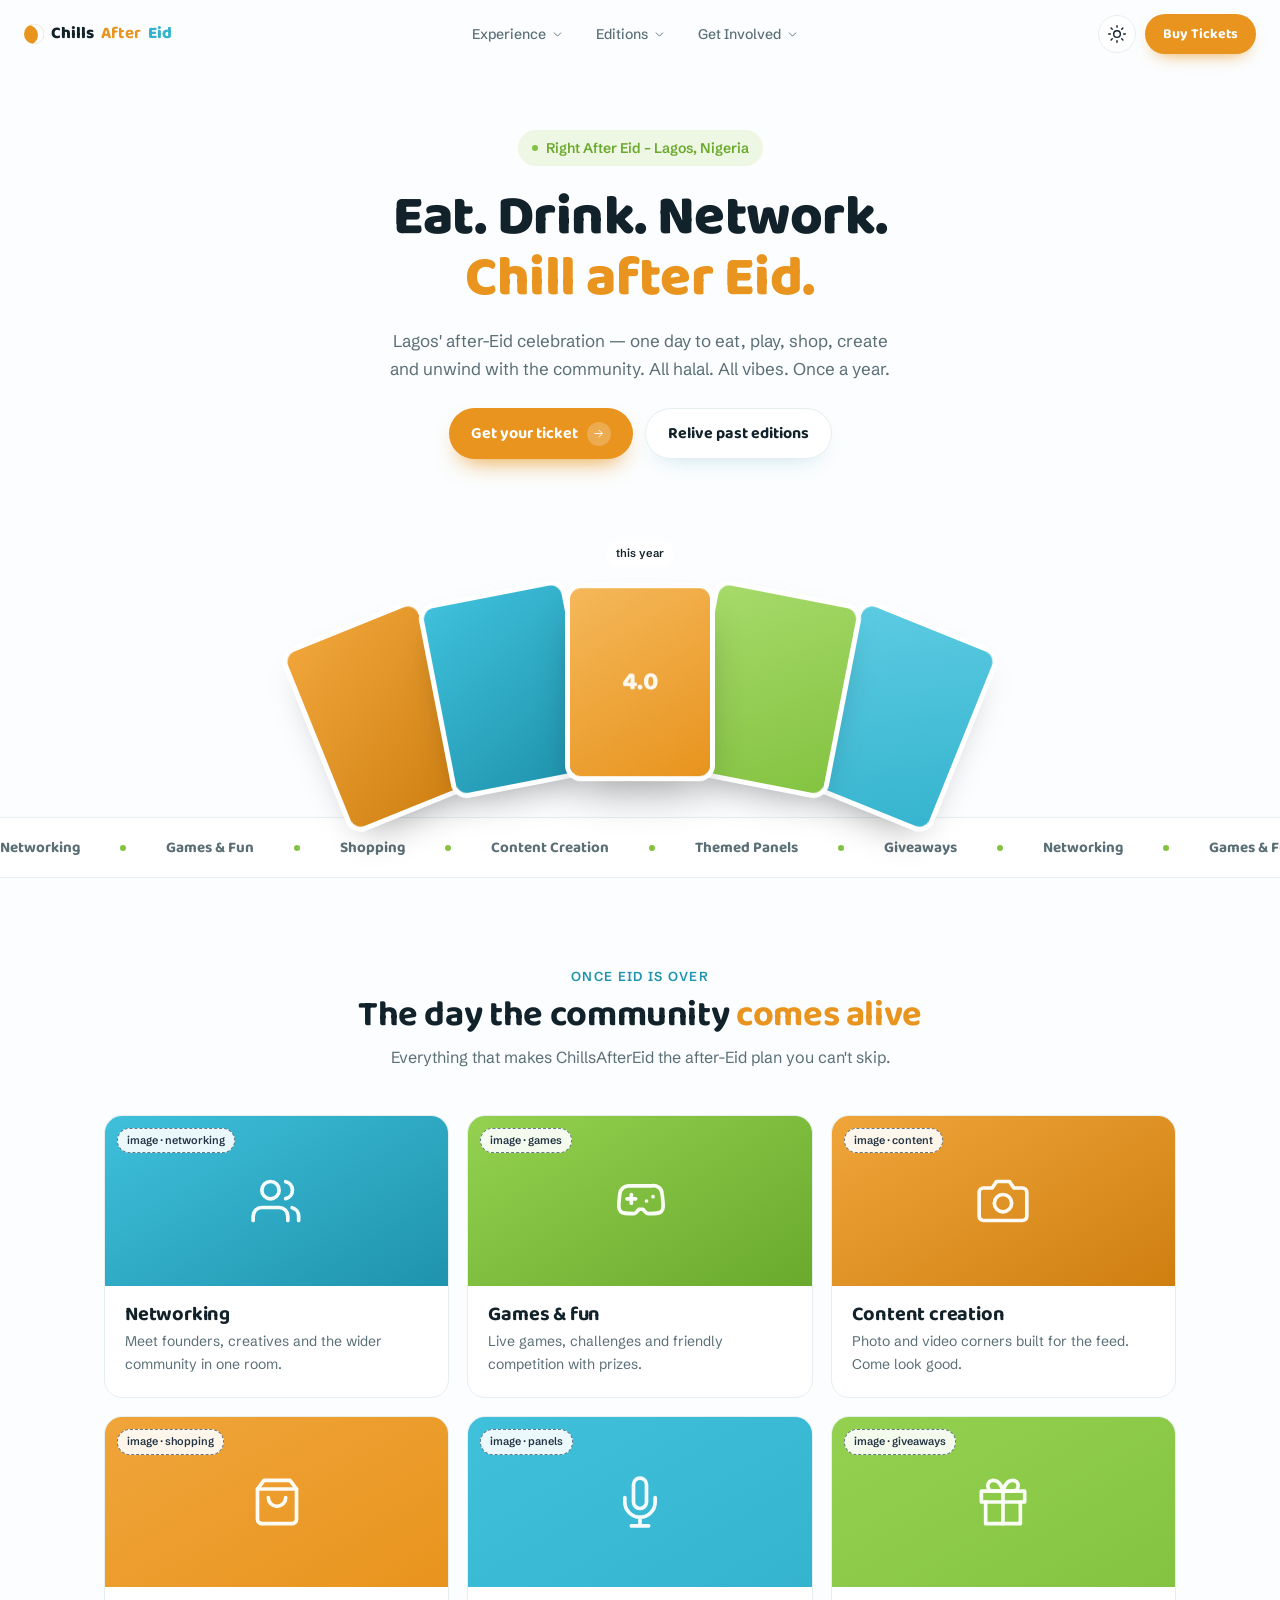
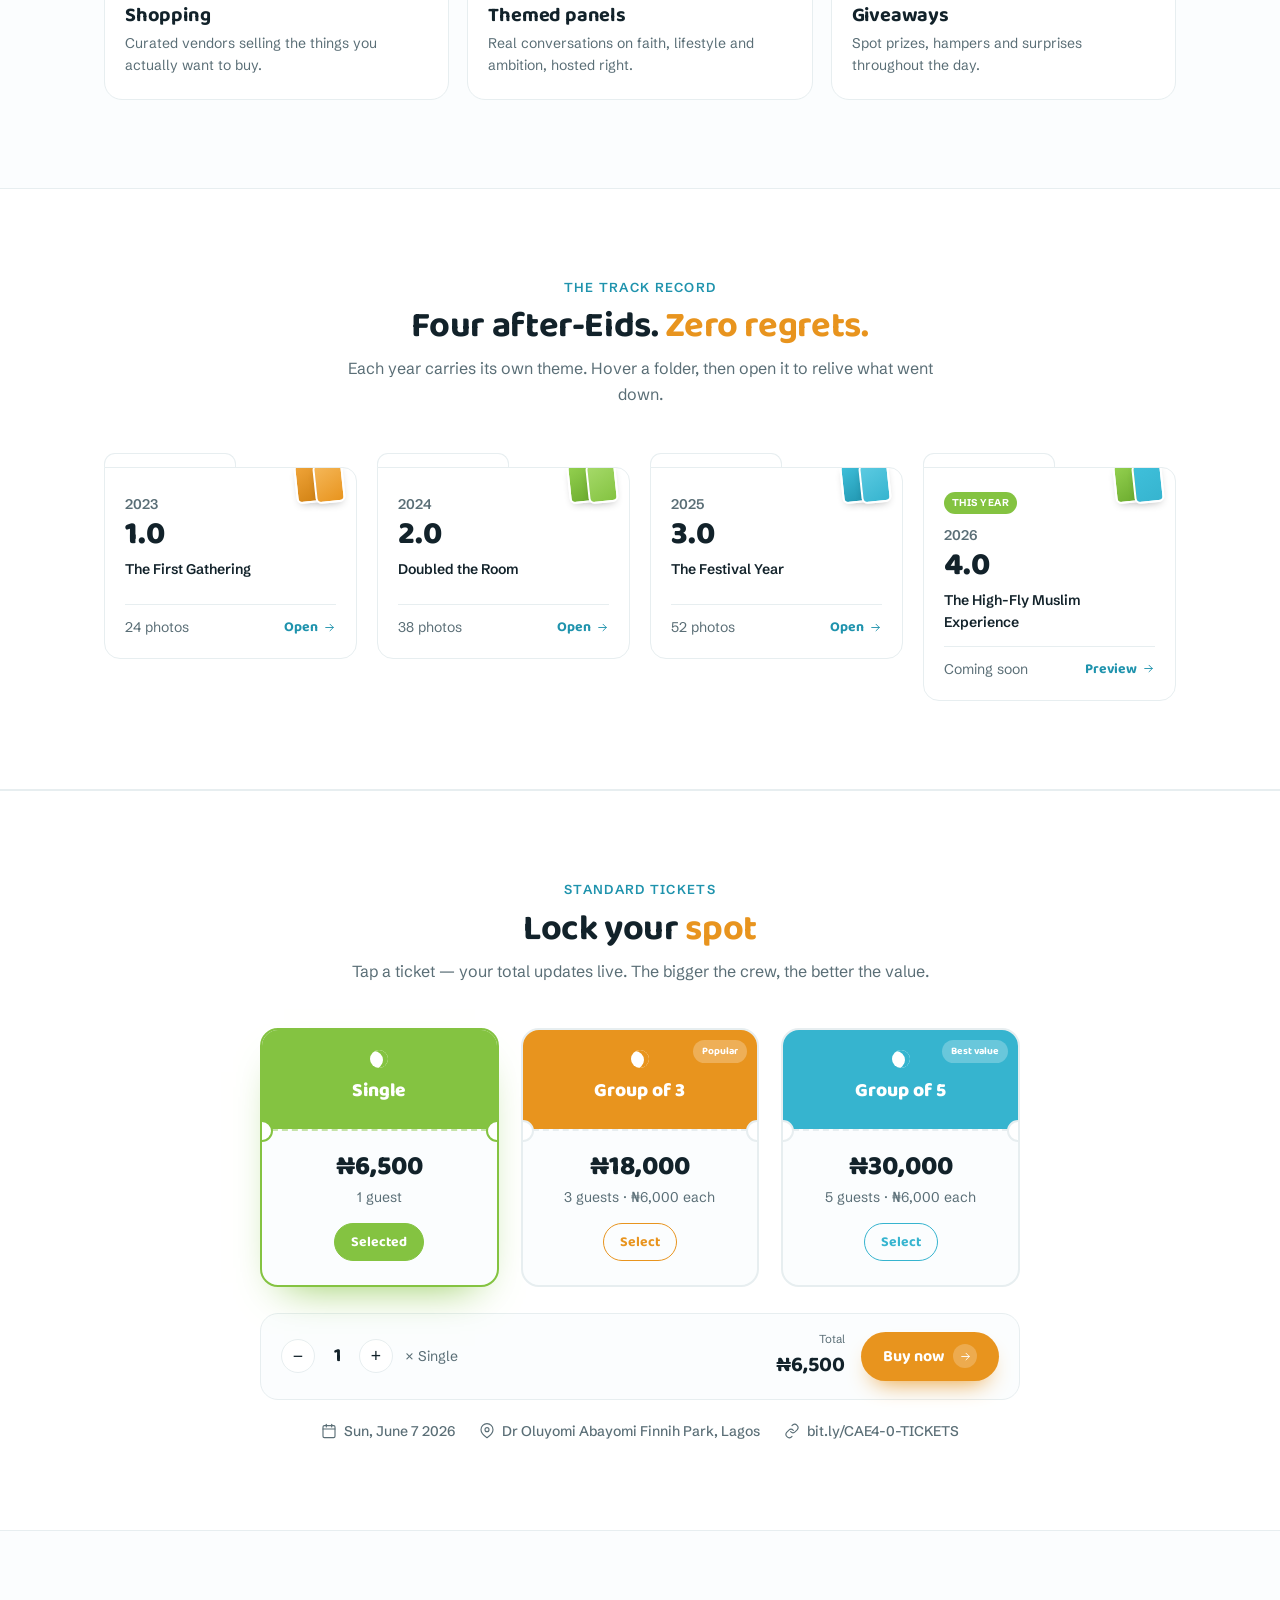
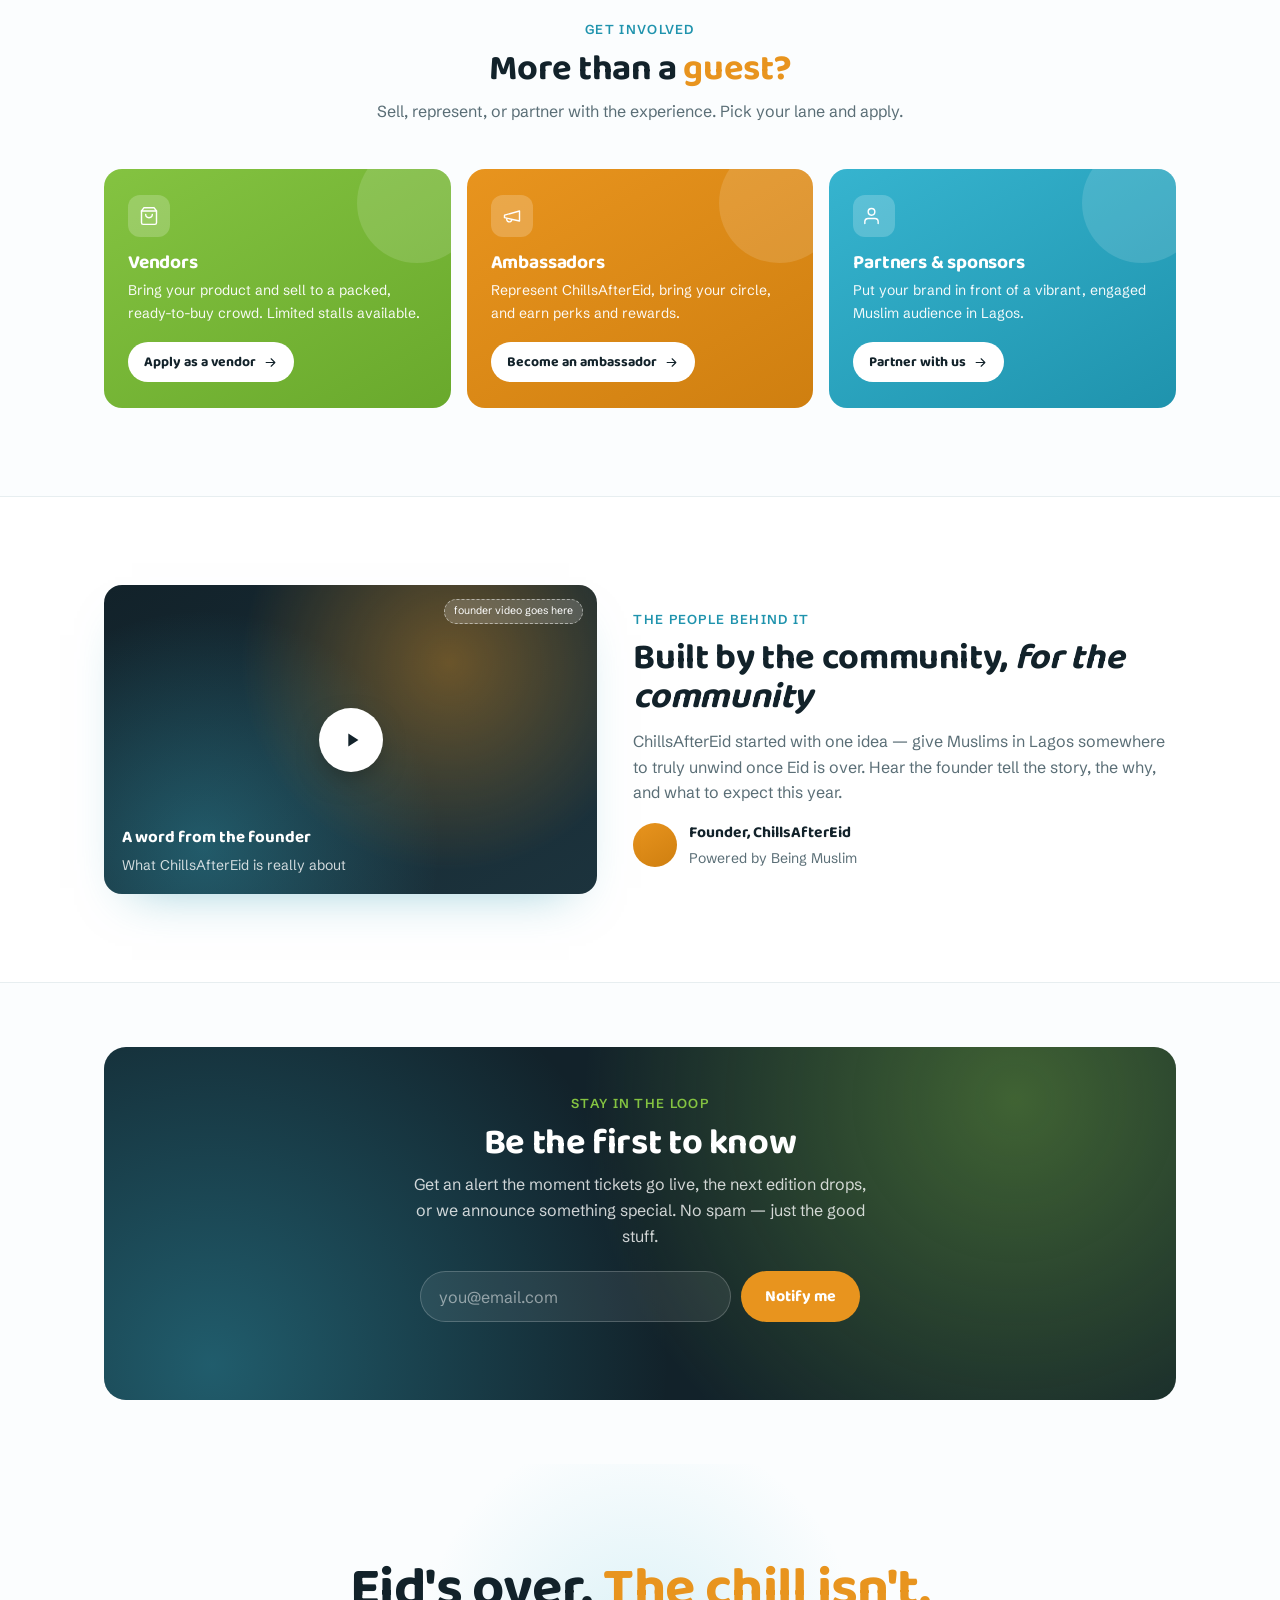
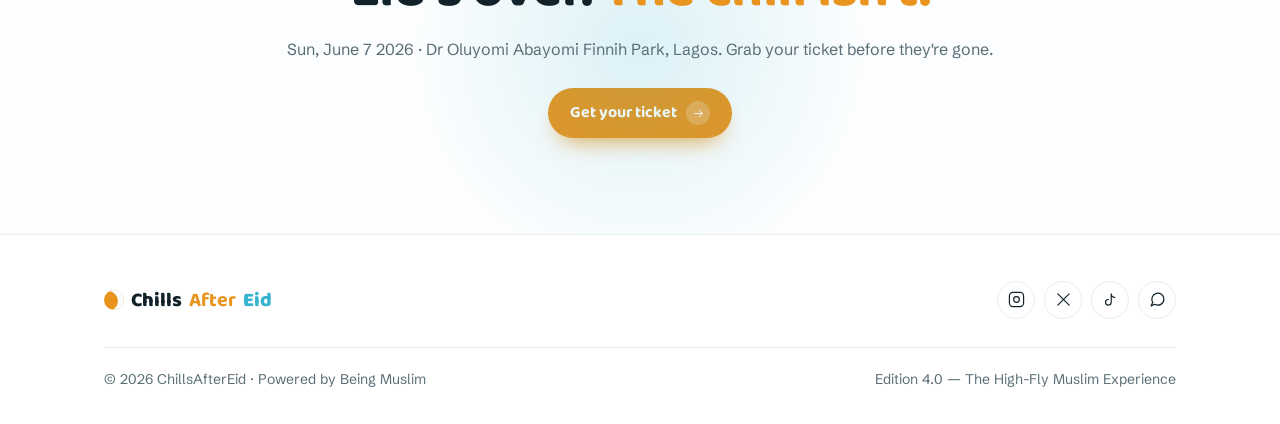
==== commit 1a99ec3a: "Add mobile UX improvements and Instagram-style edition galleries. Replace hero location pill, lock m" ====
--- a/index.html
+++ b/index.html
@@ -2,7 +2,7 @@
 <html lang="en" data-theme="light">
 <head>
 <meta charset="UTF-8">
-<meta name="viewport" content="width=device-width, initial-scale=1.0">
+<meta name="viewport" content="width=device-width, initial-scale=1.0, maximum-scale=1.0, user-scalable=no, viewport-fit=cover">
 <title>ChillsAfterEid — The After-Eid Experience, Lagos</title>
 <link rel="preconnect" href="https://fonts.googleapis.com">
 <link rel="preconnect" href="https://fonts.gstatic.com" crossorigin>
@@ -63,7 +63,7 @@
 <!-- HERO -->
 <section class="hero">
   <div class="wrap">
-    <div class="kick rv"><span class="pin"></span>Sun, June 7 2026 · Dr Oluyomi Abayomi Finnih Park, Lagos</div>
+    <div class="kick rv"><span class="pin"></span>Right After Eid – Lagos, Nigeria</div>
     <h1 class="rv">Eat. Drink. Network.<br><span class="sky">Chill after Eid.</span></h1>
     <p class="lede rv">Lagos' after-Eid celebration — one day to eat, play, shop, create and unwind with the community. All halal. All vibes. Once a year.</p>
     <div class="hcta rv">
@@ -73,12 +73,11 @@
   </div>
   <!-- fanned past-event image cards · swap each .fimg for a real photo -->
   <div class="fan rv" id="fan">
-    <div class="fcard" data-speed="3" style="transform:translateX(-220px) translateY(36px) rotate(-22deg);z-index:1"><div class="finner"><div class="fimg" style="background:linear-gradient(150deg,#f0a53a,#cf7f10)"></div></div><span class="ftag">1.0 · 2023</span></div>
-    <div class="fcard" data-speed="7" style="transform:translateX(-114px) translateY(9px) rotate(-11deg);z-index:2"><div class="finner"><div class="fimg" style="background:linear-gradient(150deg,#3fc0db,#1f93ad)"></div></div><span class="ftag">2.0 · 2024</span></div>
-    <div class="fcard" data-speed="10" style="transform:translateX(0) translateY(0) rotate(0);z-index:3"><div class="finner"><div class="fimg" style="background:linear-gradient(150deg,#f5b85a,#e8941e)"><span class="fnum">4.0</span></div></div><span class="ftag">this year</span></div>
-    <div class="fcard" data-speed="7" style="transform:translateX(114px) translateY(9px) rotate(11deg);z-index:2"><div class="finner"><div class="fimg" style="background:linear-gradient(150deg,#a6da6a,#84c341)"></div></div><span class="ftag">the market</span></div>
-    <div class="fcard" data-speed="3" style="transform:translateX(220px) translateY(36px) rotate(22deg);z-index:1"><div class="finner"><div class="fimg" style="background:linear-gradient(150deg,#5ccbe2,#36b4cf)"></div></div><span class="ftag">3.0 · 2025</span></div>
-    <span class="fan-note">past-event photos go here</span>
+    <div class="fcard" data-card="0" data-speed="3"><div class="finner"><div class="fimg" style="background:linear-gradient(150deg,#f0a53a,#cf7f10)"></div></div><span class="ftag">1.0 · 2023</span></div>
+    <div class="fcard" data-card="1" data-speed="7"><div class="finner"><div class="fimg" style="background:linear-gradient(150deg,#3fc0db,#1f93ad)"></div></div><span class="ftag">2.0 · 2024</span></div>
+    <div class="fcard fcard-center" data-card="2" data-speed="10"><div class="finner"><div class="fimg" style="background:linear-gradient(150deg,#f5b85a,#e8941e)"><span class="fnum">4.0</span></div></div><span class="ftag">this year</span></div>
+    <div class="fcard" data-card="3" data-speed="7"><div class="finner"><div class="fimg" style="background:linear-gradient(150deg,#a6da6a,#84c341)"></div></div><span class="ftag">the market</span></div>
+    <div class="fcard" data-card="4" data-speed="3"><div class="finner"><div class="fimg" style="background:linear-gradient(150deg,#5ccbe2,#36b4cf)"></div></div><span class="ftag">3.0 · 2025</span></div>
   </div>
 </section>
 
@@ -110,16 +109,13 @@
   <div class="wrap">
     <div class="head rv"><div class="eb">The track record</div><h2>Four after-Eids. <em>Zero regrets.</em></h2><p>Each year carries its own theme. Hover a folder, then open it to relive what went down.</p></div>
     <div class="fgrid">
-      <div class="folder rv" style="--acc:var(--orange)" data-ed="1.0" data-year="2023" data-theme="The First Gathering" data-color="#e8941e" onclick="openGallery(this)"><div class="tab"></div><div class="body"><div class="photos"><i style="background:linear-gradient(150deg,#f0a53a,#cf7f10)"></i><i style="background:linear-gradient(150deg,#f5b85a,#e8941e)"></i></div><div class="yr">2023</div><div class="v">1.0</div><div class="th">The First Gathering</div><div class="open-row"><span>24 photos</span><b>Open <svg class="ic" style="width:13px;height:13px" viewBox="0 0 24 24"><path d="M5 12h14M13 6l6 6-6 6"/></svg></b></div></div></div>
-      <div class="folder rv" style="--acc:var(--green)" data-ed="2.0" data-year="2024" data-theme="Doubled the Room" data-color="#84c341" onclick="openGallery(this)"><div class="tab"></div><div class="body"><div class="photos"><i style="background:linear-gradient(150deg,#94d150,#69a92c)"></i><i style="background:linear-gradient(150deg,#a6da6a,#84c341)"></i></div><div class="yr">2024</div><div class="v">2.0</div><div class="th">Doubled the Room</div><div class="open-row"><span>38 photos</span><b>Open <svg class="ic" style="width:13px;height:13px" viewBox="0 0 24 24"><path d="M5 12h14M13 6l6 6-6 6"/></svg></b></div></div></div>
-      <div class="folder rv" style="--acc:var(--blue)" data-ed="3.0" data-year="2025" data-theme="The Festival Year" data-color="#36b4cf" onclick="openGallery(this)"><div class="tab"></div><div class="body"><div class="photos"><i style="background:linear-gradient(150deg,#3fc0db,#1f93ad)"></i><i style="background:linear-gradient(150deg,#5ccbe2,#36b4cf)"></i></div><div class="yr">2025</div><div class="v">3.0</div><div class="th">The Festival Year</div><div class="open-row"><span>52 photos</span><b>Open <svg class="ic" style="width:13px;height:13px" viewBox="0 0 24 24"><path d="M5 12h14M13 6l6 6-6 6"/></svg></b></div></div></div>
-      <div class="folder now rv" data-ed="4.0" data-year="2026" data-theme="The High-Fly Muslim Experience" data-color="#84c341" data-now="1" onclick="openGallery(this)"><div class="tab"></div><div class="body"><div class="photos"><i style="background:linear-gradient(150deg,#94d150,#69a92c)"></i><i style="background:linear-gradient(150deg,#3fc0db,#36b4cf)"></i></div><span class="nowtag">THIS YEAR</span><div class="yr">2026</div><div class="v">4.0</div><div class="th">The High-Fly Muslim Experience</div><div class="open-row"><span>Coming soon</span><b>Preview <svg class="ic" style="width:13px;height:13px" viewBox="0 0 24 24"><path d="M5 12h14M13 6l6 6-6 6"/></svg></b></div></div></div>
-    </div>
-  </div>
-</section>
-
-<!-- GALLERY MODAL -->
-<div class="gmodal" id="gmodal"><div class="gbox"><div class="ghead"><div><h3 id="gtitle">Edition</h3><p id="gsub">theme</p></div><button class="gclose" onclick="closeGallery()"><svg class="ic" viewBox="0 0 24 24"><path d="M18 6 6 18M6 6l12 12"/></svg></button></div><div class="ggrid" id="ggrid"></div></div></div>
+      <div class="folder rv" style="--acc:var(--orange)" data-ed="1.0" data-year="2023" data-theme="The First Gathering" data-color="#e8941e" onclick="openEdition('1.0')"><div class="tab"></div><div class="body"><div class="photos"><i style="background:linear-gradient(150deg,#f0a53a,#cf7f10)"></i><i style="background:linear-gradient(150deg,#f5b85a,#e8941e)"></i></div><div class="yr">2023</div><div class="v">1.0</div><div class="th">The First Gathering</div><div class="open-row"><span>24 photos</span><b>Open <svg class="ic" style="width:13px;height:13px" viewBox="0 0 24 24"><path d="M5 12h14M13 6l6 6-6 6"/></svg></b></div></div></div>
+      <div class="folder rv" style="--acc:var(--green)" data-ed="2.0" data-year="2024" data-theme="Doubled the Room" data-color="#84c341" onclick="openEdition('2.0')"><div class="tab"></div><div class="body"><div class="photos"><i style="background:linear-gradient(150deg,#94d150,#69a92c)"></i><i style="background:linear-gradient(150deg,#a6da6a,#84c341)"></i></div><div class="yr">2024</div><div class="v">2.0</div><div class="th">Doubled the Room</div><div class="open-row"><span>38 photos</span><b>Open <svg class="ic" style="width:13px;height:13px" viewBox="0 0 24 24"><path d="M5 12h14M13 6l6 6-6 6"/></svg></b></div></div></div>
+      <div class="folder rv" style="--acc:var(--blue)" data-ed="3.0" data-year="2025" data-theme="The Festival Year" data-color="#36b4cf" onclick="openEdition('3.0')"><div class="tab"></div><div class="body"><div class="photos"><i style="background:linear-gradient(150deg,#3fc0db,#1f93ad)"></i><i style="background:linear-gradient(150deg,#5ccbe2,#36b4cf)"></i></div><div class="yr">2025</div><div class="v">3.0</div><div class="th">The Festival Year</div><div class="open-row"><span>52 photos</span><b>Open <svg class="ic" style="width:13px;height:13px" viewBox="0 0 24 24"><path d="M5 12h14M13 6l6 6-6 6"/></svg></b></div></div></div>
+      <div class="folder now rv" data-ed="4.0" data-year="2026" data-theme="The High-Fly Muslim Experience" data-color="#84c341" data-now="1" onclick="openEdition('4.0')"><div class="tab"></div><div class="body"><div class="photos"><i style="background:linear-gradient(150deg,#94d150,#69a92c)"></i><i style="background:linear-gradient(150deg,#3fc0db,#36b4cf)"></i></div><span class="nowtag">THIS YEAR</span><div class="yr">2026</div><div class="v">4.0</div><div class="th">The High-Fly Muslim Experience</div><div class="open-row"><span>Coming soon</span><b>Preview <svg class="ic" style="width:13px;height:13px" viewBox="0 0 24 24"><path d="M5 12h14M13 6l6 6-6 6"/></svg></b></div></div></div>
+    </div>
+  </div>
+</section>
 
 <!-- TICKETS -->
 <section class="tk sec" id="tickets">
--- a/styles.css
+++ b/styles.css
@@ -26,8 +26,8 @@
     --on-dark:#12222a;
   }
   *{margin:0;padding:0;box-sizing:border-box}
-  html{scroll-behavior:smooth}
-  body{font-family:'Schibsted Grotesk',sans-serif;color:var(--ink);background:var(--paper);overflow-x:hidden;-webkit-font-smoothing:antialiased;font-size:var(--fs-body);line-height:1.6;transition:background .4s,color .4s}
+  html{scroll-behavior:smooth;width:100%;overflow-x:hidden;overscroll-behavior-x:none}
+  body{font-family:'Schibsted Grotesk',sans-serif;color:var(--ink);background:var(--paper);overflow-x:hidden;-webkit-font-smoothing:antialiased;font-size:var(--fs-body);line-height:1.6;transition:background .4s,color .4s;width:100%;max-width:100vw;min-height:100dvh;touch-action:pan-y}
   h1,h2,h3,.display{font-family:'Baloo 2',sans-serif;line-height:1.08;letter-spacing:-.01em}
   .wrap{max-width:var(--maxw);margin:0 auto;padding:0 24px}
   a{color:inherit;text-decoration:none}
@@ -107,11 +107,16 @@
   .fcard .fnum{font-family:'Baloo 2';font-weight:800;font-size:1.6rem}
   .fcard .ftag{position:absolute;top:-26px;left:50%;transform:translateX(-50%);background:var(--card);box-shadow:var(--sh-sm);
     color:var(--ink);font-size:.7rem;font-weight:600;padding:4px 10px;border-radius:30px;white-space:nowrap;opacity:0;transition:.3s;z-index:5}
+  .fcard.fcard-center .finner{box-shadow:0 24px 44px -18px rgba(0,0,0,.42)}
+  .fcard.fcard-center .ftag{opacity:1;top:-30px}
   .fcard:hover{transform:translateY(-20px) rotate(0) scale(1.06)!important;z-index:20!important}
   .fcard:hover .finner{box-shadow:0 30px 50px -20px rgba(0,0,0,.45)}
   .fcard:hover .ftag{opacity:1;top:-30px}
-  .fan-note{position:absolute;bottom:-2px;left:50%;transform:translateX(-50%);font-size:.72rem;color:var(--ink-soft);background:color-mix(in srgb,var(--paper) 80%,transparent);border:1px dashed var(--blue);padding:3px 10px;border-radius:20px}
-  @media(max-width:680px){.fan{transform:scale(.66);height:190px;margin-top:18px}}
+  @media(max-width:680px){
+    .fan{height:190px;margin-top:18px;max-width:100%}
+    .fcard{width:100px;height:132px}
+    .fcard .finner{border-width:4px}
+  }
 
   /* MARQUEE */
   .strip{border-top:1px solid var(--line);border-bottom:1px solid var(--line);padding:16px 0;overflow:hidden;white-space:nowrap;background:var(--card)}
@@ -137,8 +142,17 @@
   .xbody{padding:18px 20px 22px}
   .xbody h3{font-size:var(--fs-h3);margin-bottom:5px}
   .xbody p{font-size:var(--fs-small);color:var(--ink-soft)}
-  @media(max-width:820px){.xgrid{grid-template-columns:1fr 1fr}}
-  @media(max-width:520px){.xgrid{grid-template-columns:1fr}}
+  @media(max-width:820px){
+    #experience .xgrid{display:block;padding-bottom:28vh}
+    #experience .xcard{position:sticky;margin:0 0 18px;box-shadow:0 14px 36px -18px rgba(0,0,0,.22)}
+    #experience .xcard:nth-child(1){top:72px;z-index:1}
+    #experience .xcard:nth-child(2){top:84px;z-index:2}
+    #experience .xcard:nth-child(3){top:96px;z-index:3}
+    #experience .xcard:nth-child(4){top:108px;z-index:4}
+    #experience .xcard:nth-child(5){top:120px;z-index:5}
+    #experience .xcard:nth-child(6){top:132px;z-index:6}
+    #experience .xcard:hover{transform:none}
+  }
 
   /* EDITIONS folders */
   .fgrid{display:grid;grid-template-columns:repeat(4,1fr);gap:20px}
@@ -165,19 +179,6 @@
   @media(max-width:820px){.fgrid{grid-template-columns:1fr 1fr}}
   @media(max-width:460px){.fgrid{grid-template-columns:1fr}}
 
-  /* GALLERY MODAL */
-  .gmodal{position:fixed;inset:0;z-index:90;background:rgba(8,16,20,.65);backdrop-filter:blur(6px);display:none;align-items:center;justify-content:center;padding:22px}
-  .gmodal.show{display:flex}
-  .gbox{background:var(--paper);border-radius:20px;max-width:860px;width:100%;max-height:88vh;overflow:hidden;display:flex;flex-direction:column;animation:pop .35s cubic-bezier(.2,.7,.2,1)}
-  @keyframes pop{from{transform:scale(.94);opacity:0}to{transform:none;opacity:1}}
-  .ghead{display:flex;align-items:center;justify-content:space-between;padding:20px 24px;border-bottom:1px solid var(--line)}
-  .ghead h3{font-size:1.25rem}.ghead p{font-size:var(--fs-small);color:var(--ink-soft)}
-  .gclose{width:38px;height:38px;border-radius:50%;border:1px solid var(--line);background:var(--card);cursor:pointer;display:grid;place-items:center;color:var(--ink);transition:.2s}
-  .gclose:hover{background:var(--ink);color:var(--paper)}
-  .ggrid{padding:20px 24px;display:grid;grid-template-columns:repeat(3,1fr);gap:10px;overflow-y:auto}
-  .ggrid .tile{aspect-ratio:4/3;border-radius:10px;display:grid;place-items:center;color:rgba(255,255,255,.85);font-size:.7rem;font-weight:600;border:1px dashed rgba(255,255,255,.5)}
-  @media(max-width:560px){.ggrid{grid-template-columns:1fr 1fr}}
-
   /* TICKETS — ticket-stub anatomy */
   .tk{background:var(--card);border-top:1px solid var(--line);border-bottom:1px solid var(--line)}
   .tixwrap{display:grid;grid-template-columns:repeat(3,1fr);gap:22px;max-width:760px;margin:0 auto}
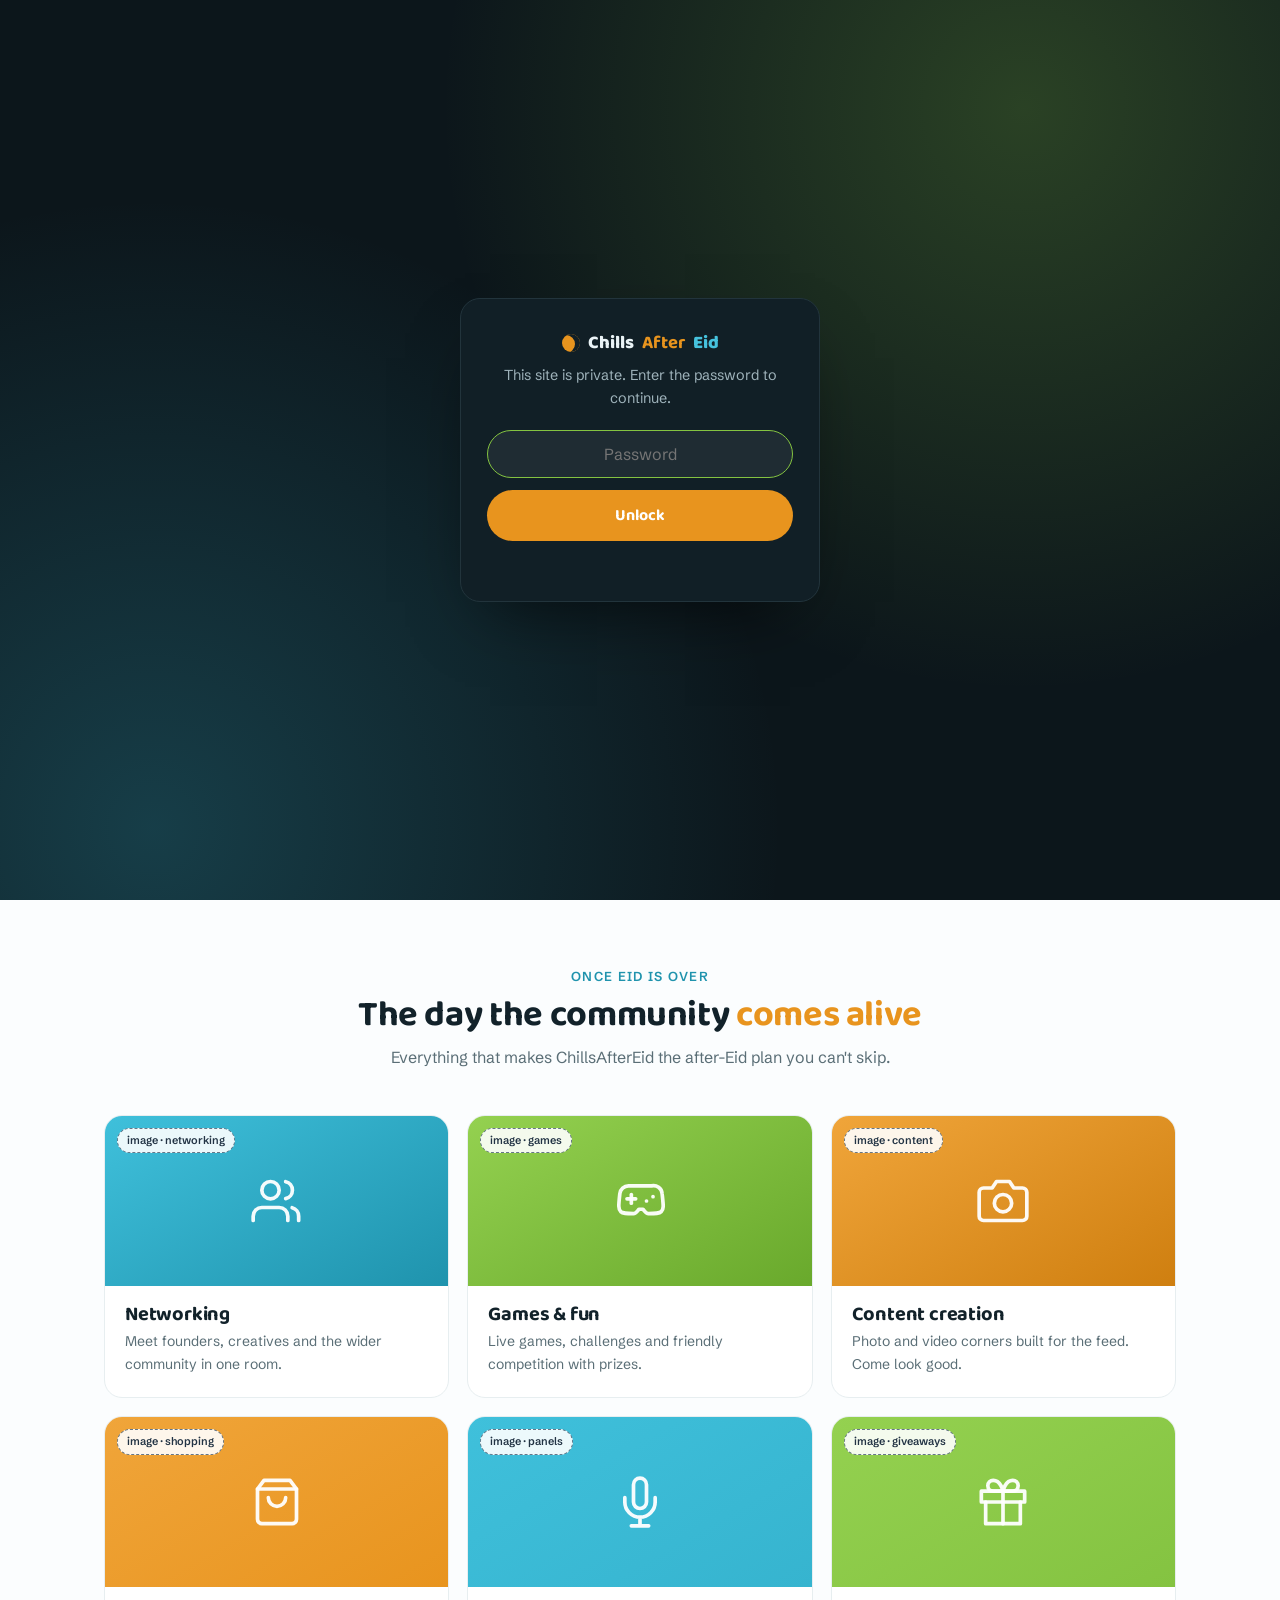
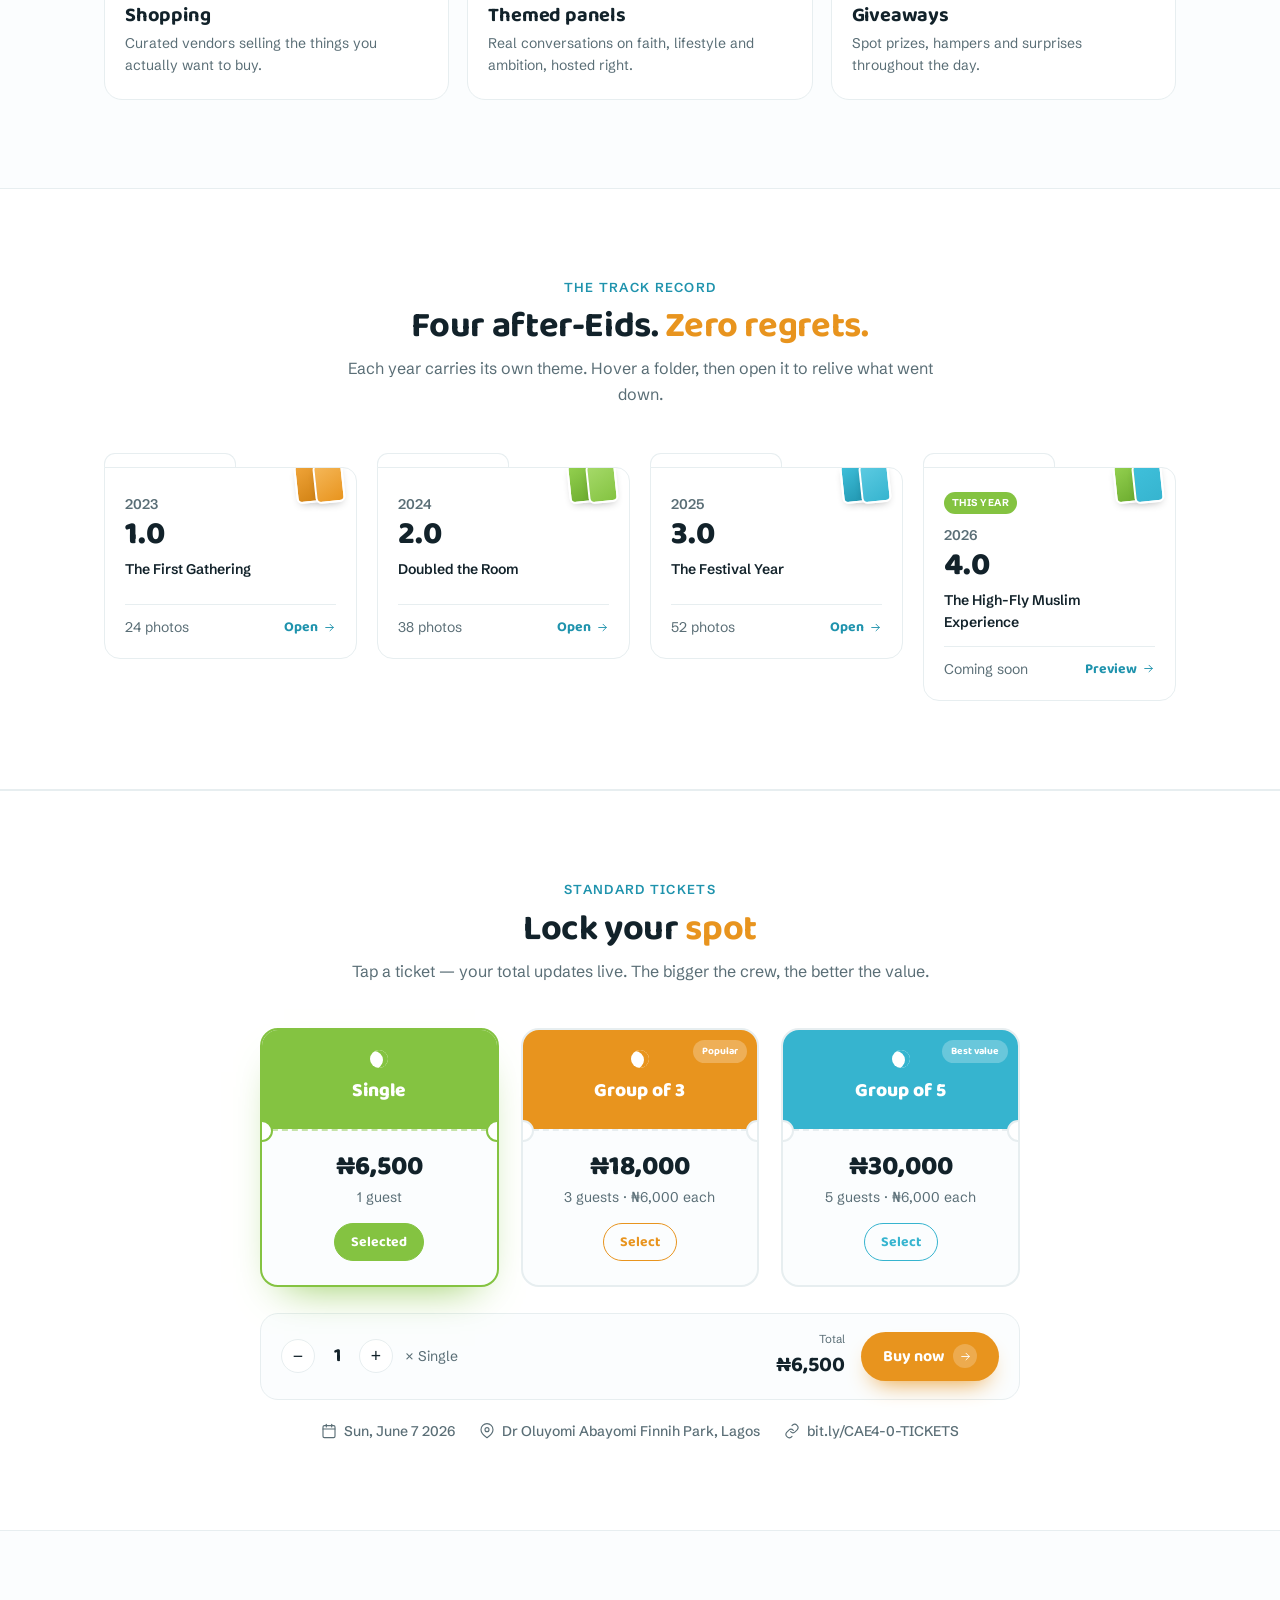
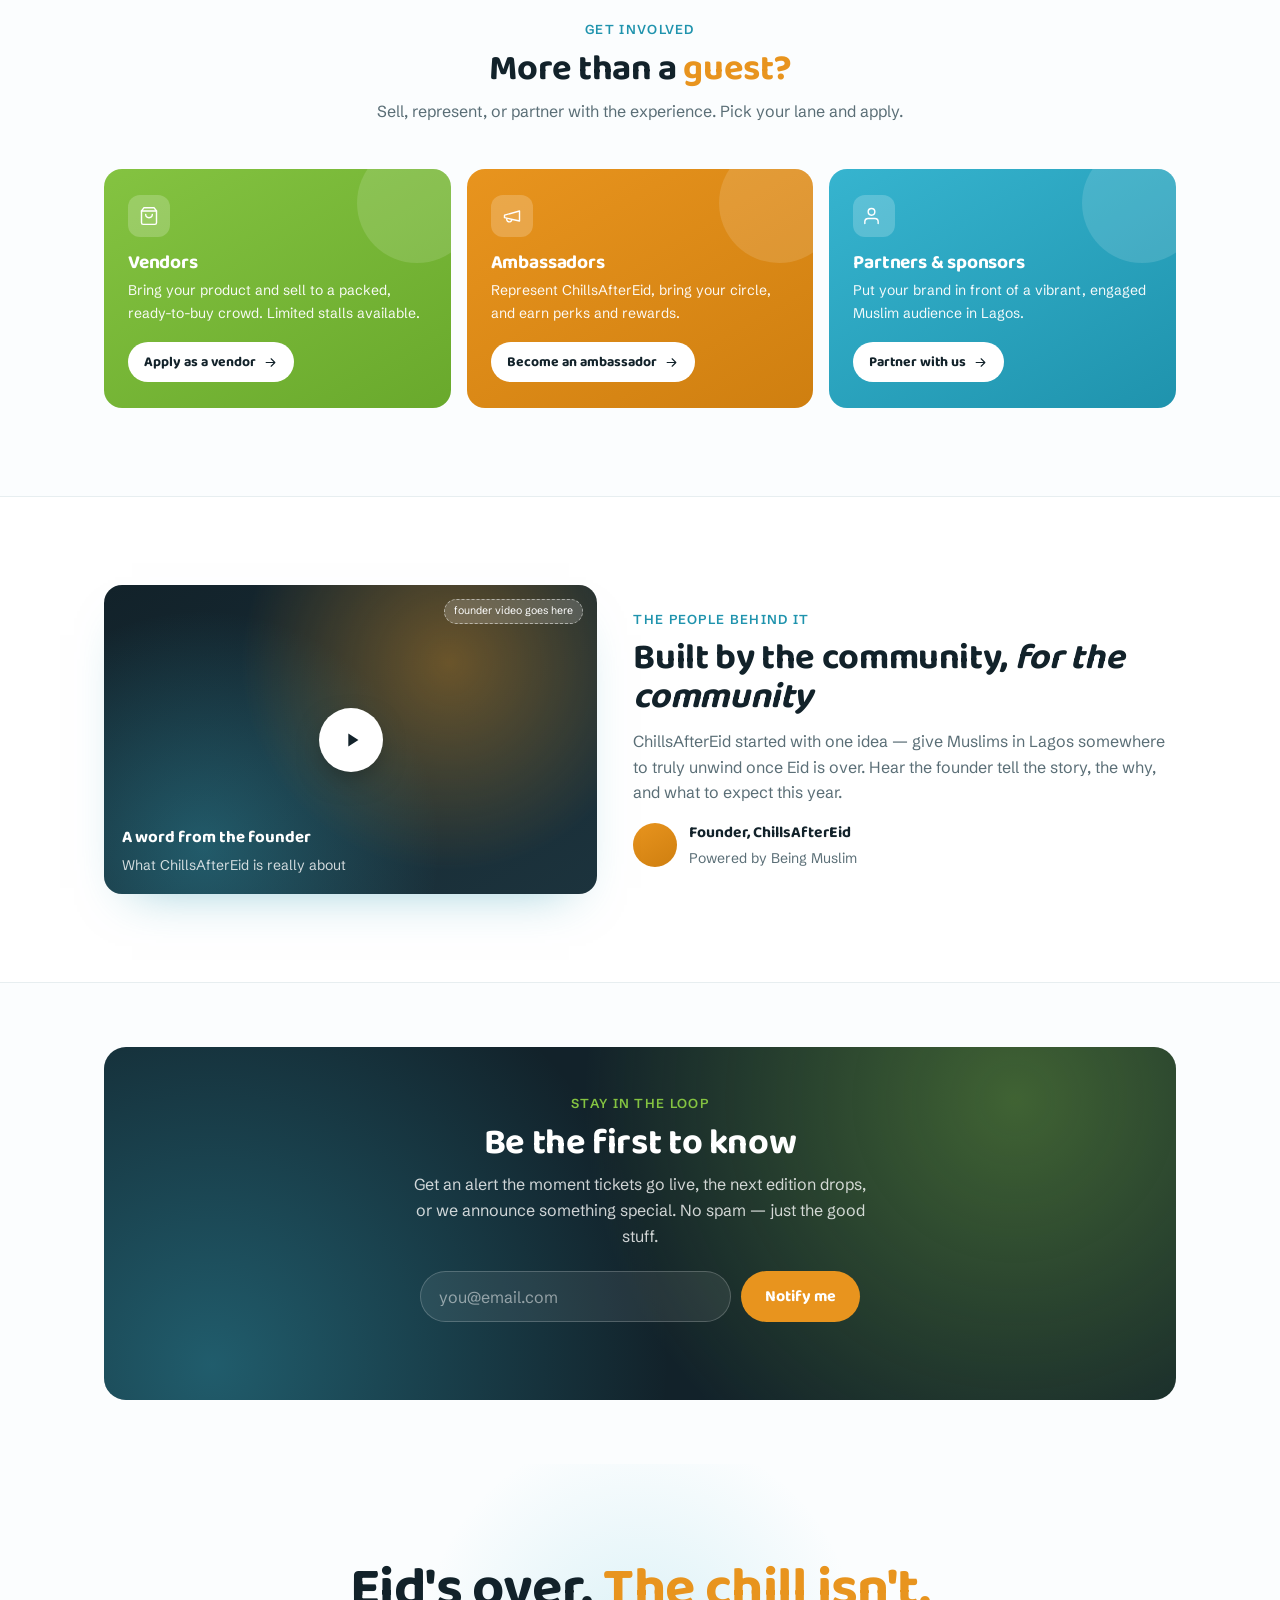
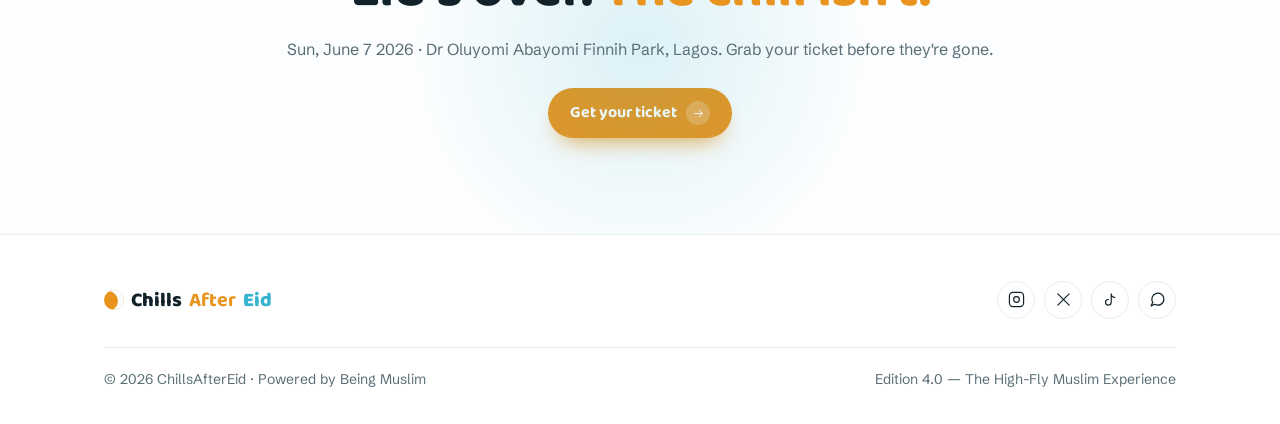
==== commit 483f0264: "Add client-side password gate to site. Lock index and editions pages behind a session-based password" ====
--- a/index.html
+++ b/index.html
@@ -10,6 +10,7 @@
 <link rel="stylesheet" href="styles.css">
 </head>
 <body>
+<script src="gate.js"></script>
 
 <!-- NAV -->
 <nav id="nav">
@@ -109,10 +110,10 @@
   <div class="wrap">
     <div class="head rv"><div class="eb">The track record</div><h2>Four after-Eids. <em>Zero regrets.</em></h2><p>Each year carries its own theme. Hover a folder, then open it to relive what went down.</p></div>
     <div class="fgrid">
-      <div class="folder rv" style="--acc:var(--orange)" data-ed="1.0" data-year="2023" data-theme="The First Gathering" data-color="#e8941e" onclick="openEdition('1.0')"><div class="tab"></div><div class="body"><div class="photos"><i style="background:linear-gradient(150deg,#f0a53a,#cf7f10)"></i><i style="background:linear-gradient(150deg,#f5b85a,#e8941e)"></i></div><div class="yr">2023</div><div class="v">1.0</div><div class="th">The First Gathering</div><div class="open-row"><span>24 photos</span><b>Open <svg class="ic" style="width:13px;height:13px" viewBox="0 0 24 24"><path d="M5 12h14M13 6l6 6-6 6"/></svg></b></div></div></div>
-      <div class="folder rv" style="--acc:var(--green)" data-ed="2.0" data-year="2024" data-theme="Doubled the Room" data-color="#84c341" onclick="openEdition('2.0')"><div class="tab"></div><div class="body"><div class="photos"><i style="background:linear-gradient(150deg,#94d150,#69a92c)"></i><i style="background:linear-gradient(150deg,#a6da6a,#84c341)"></i></div><div class="yr">2024</div><div class="v">2.0</div><div class="th">Doubled the Room</div><div class="open-row"><span>38 photos</span><b>Open <svg class="ic" style="width:13px;height:13px" viewBox="0 0 24 24"><path d="M5 12h14M13 6l6 6-6 6"/></svg></b></div></div></div>
-      <div class="folder rv" style="--acc:var(--blue)" data-ed="3.0" data-year="2025" data-theme="The Festival Year" data-color="#36b4cf" onclick="openEdition('3.0')"><div class="tab"></div><div class="body"><div class="photos"><i style="background:linear-gradient(150deg,#3fc0db,#1f93ad)"></i><i style="background:linear-gradient(150deg,#5ccbe2,#36b4cf)"></i></div><div class="yr">2025</div><div class="v">3.0</div><div class="th">The Festival Year</div><div class="open-row"><span>52 photos</span><b>Open <svg class="ic" style="width:13px;height:13px" viewBox="0 0 24 24"><path d="M5 12h14M13 6l6 6-6 6"/></svg></b></div></div></div>
-      <div class="folder now rv" data-ed="4.0" data-year="2026" data-theme="The High-Fly Muslim Experience" data-color="#84c341" data-now="1" onclick="openEdition('4.0')"><div class="tab"></div><div class="body"><div class="photos"><i style="background:linear-gradient(150deg,#94d150,#69a92c)"></i><i style="background:linear-gradient(150deg,#3fc0db,#36b4cf)"></i></div><span class="nowtag">THIS YEAR</span><div class="yr">2026</div><div class="v">4.0</div><div class="th">The High-Fly Muslim Experience</div><div class="open-row"><span>Coming soon</span><b>Preview <svg class="ic" style="width:13px;height:13px" viewBox="0 0 24 24"><path d="M5 12h14M13 6l6 6-6 6"/></svg></b></div></div></div>
+      <div class="folder rv" style="--acc:var(--orange)" data-ed="1.0" data-year="2023" data-theme="The First Gathering" data-color="#e8941e" onclick="openEditions('1.0')"><div class="tab"></div><div class="body"><div class="photos"><i style="background:linear-gradient(150deg,#f0a53a,#cf7f10)"></i><i style="background:linear-gradient(150deg,#f5b85a,#e8941e)"></i></div><div class="yr">2023</div><div class="v">1.0</div><div class="th">The First Gathering</div><div class="open-row"><span>24 photos</span><b>Open <svg class="ic" style="width:13px;height:13px" viewBox="0 0 24 24"><path d="M5 12h14M13 6l6 6-6 6"/></svg></b></div></div></div>
+      <div class="folder rv" style="--acc:var(--green)" data-ed="2.0" data-year="2024" data-theme="Doubled the Room" data-color="#84c341" onclick="openEditions('2.0')"><div class="tab"></div><div class="body"><div class="photos"><i style="background:linear-gradient(150deg,#94d150,#69a92c)"></i><i style="background:linear-gradient(150deg,#a6da6a,#84c341)"></i></div><div class="yr">2024</div><div class="v">2.0</div><div class="th">Doubled the Room</div><div class="open-row"><span>38 photos</span><b>Open <svg class="ic" style="width:13px;height:13px" viewBox="0 0 24 24"><path d="M5 12h14M13 6l6 6-6 6"/></svg></b></div></div></div>
+      <div class="folder rv" style="--acc:var(--blue)" data-ed="3.0" data-year="2025" data-theme="The Festival Year" data-color="#36b4cf" onclick="openEditions('3.0')"><div class="tab"></div><div class="body"><div class="photos"><i style="background:linear-gradient(150deg,#3fc0db,#1f93ad)"></i><i style="background:linear-gradient(150deg,#5ccbe2,#36b4cf)"></i></div><div class="yr">2025</div><div class="v">3.0</div><div class="th">The Festival Year</div><div class="open-row"><span>52 photos</span><b>Open <svg class="ic" style="width:13px;height:13px" viewBox="0 0 24 24"><path d="M5 12h14M13 6l6 6-6 6"/></svg></b></div></div></div>
+      <div class="folder now rv" data-ed="4.0" data-year="2026" data-theme="The High-Fly Muslim Experience" data-color="#84c341" data-now="1" onclick="openEditions('4.0')"><div class="tab"></div><div class="body"><div class="photos"><i style="background:linear-gradient(150deg,#94d150,#69a92c)"></i><i style="background:linear-gradient(150deg,#3fc0db,#36b4cf)"></i></div><span class="nowtag">THIS YEAR</span><div class="yr">2026</div><div class="v">4.0</div><div class="th">The High-Fly Muslim Experience</div><div class="open-row"><span>Coming soon</span><b>Preview <svg class="ic" style="width:13px;height:13px" viewBox="0 0 24 24"><path d="M5 12h14M13 6l6 6-6 6"/></svg></b></div></div></div>
     </div>
   </div>
 </section>
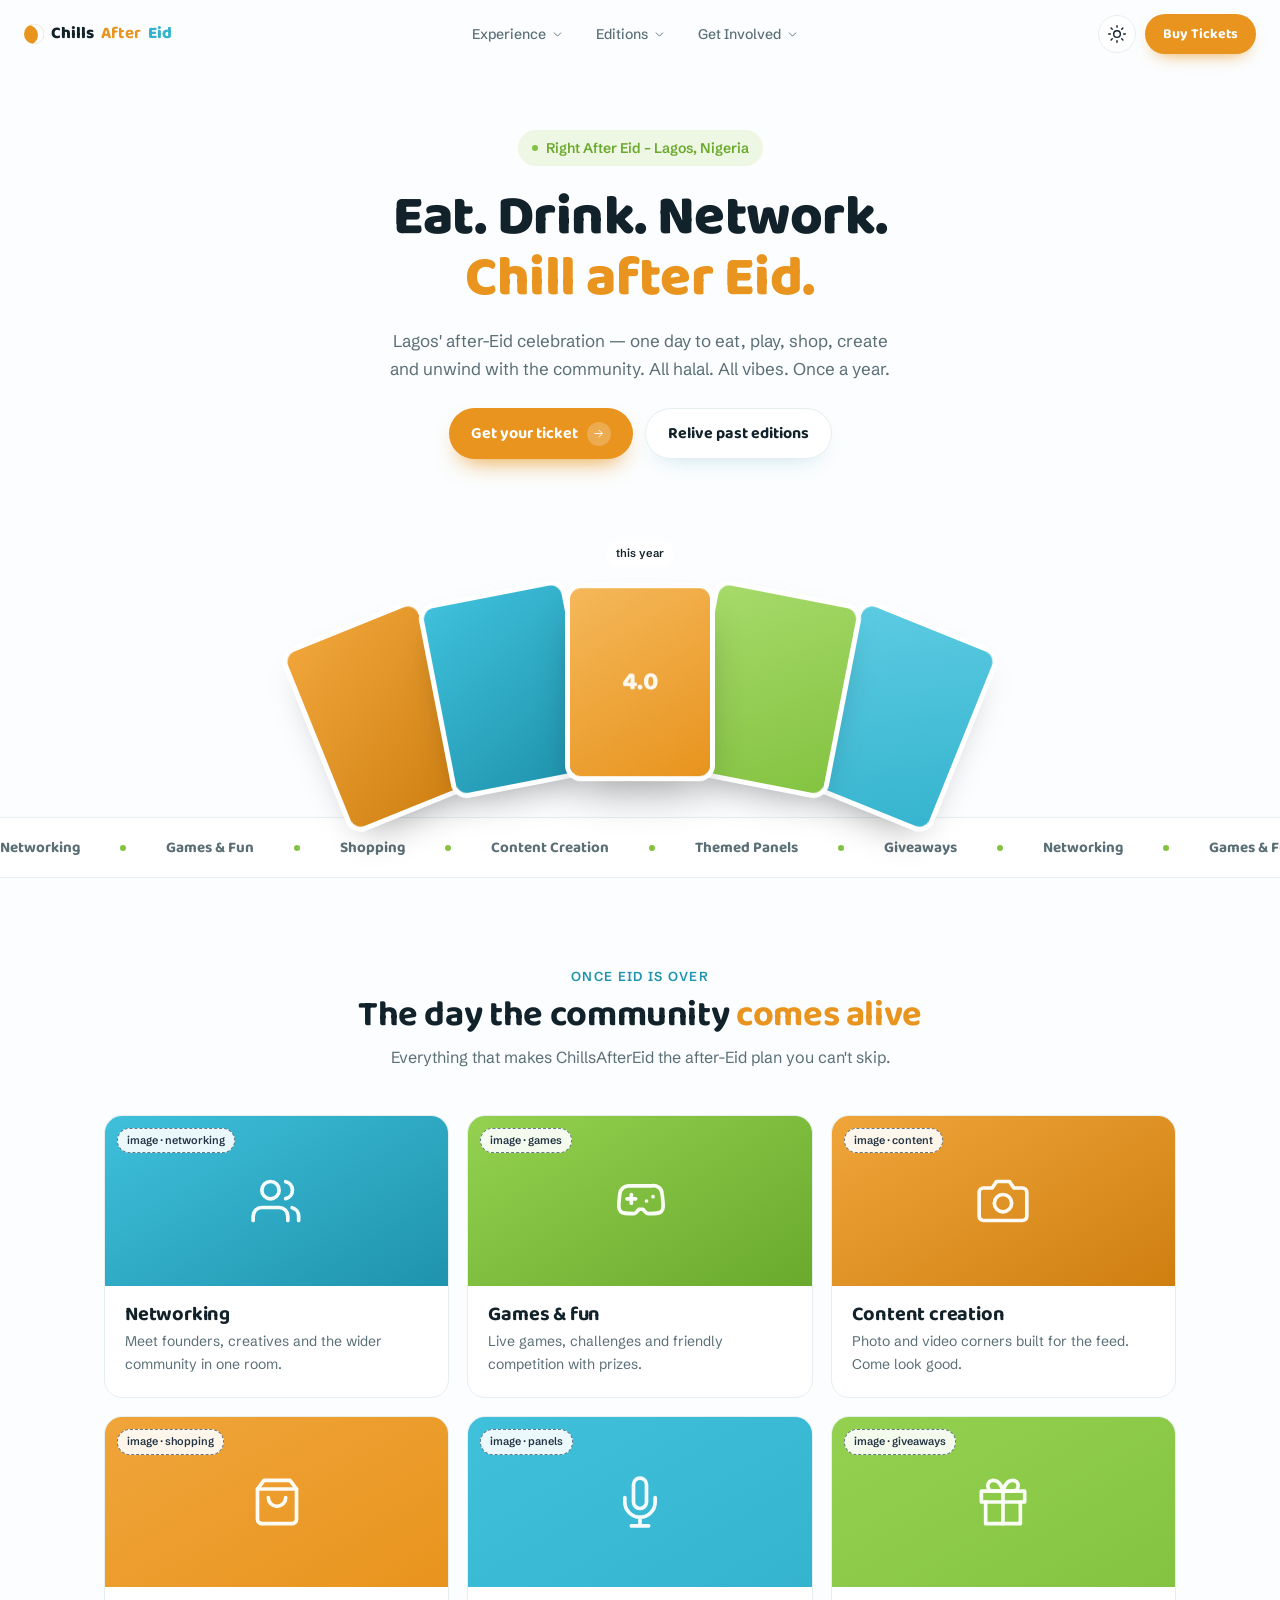
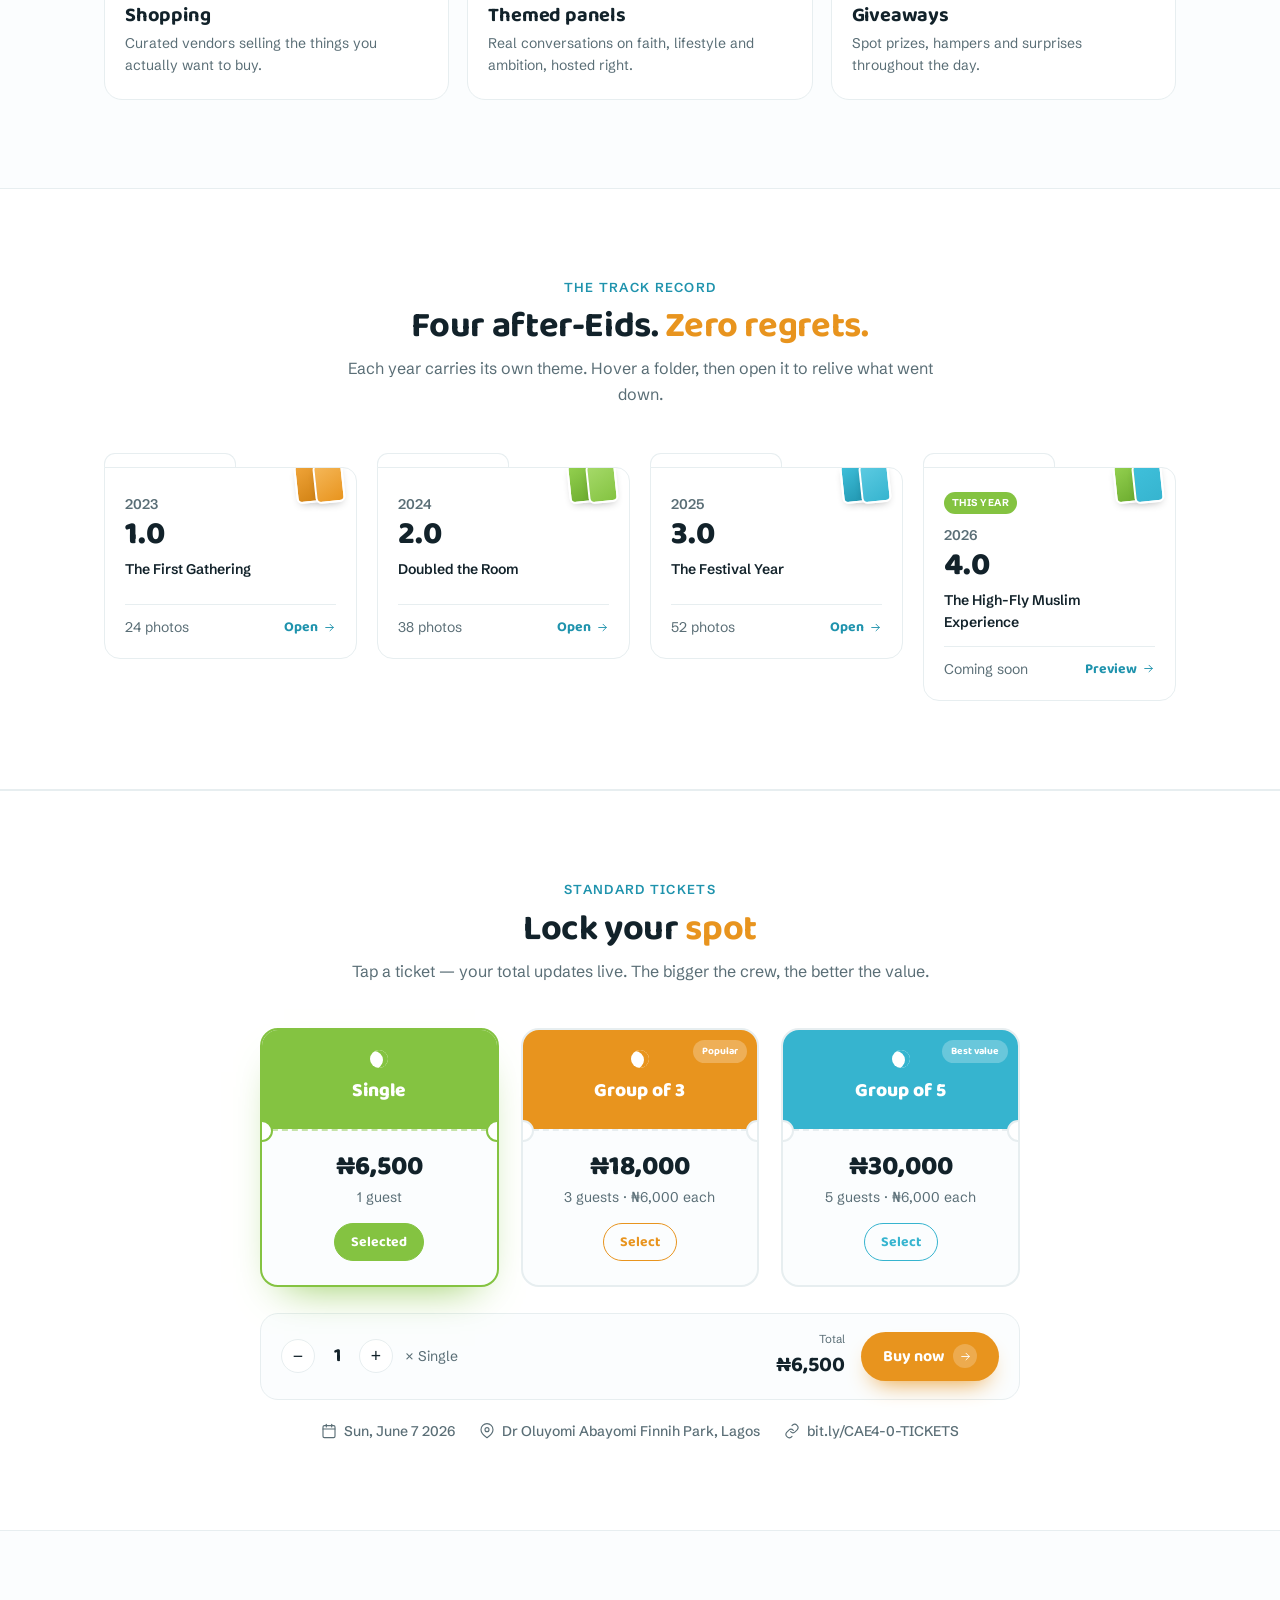
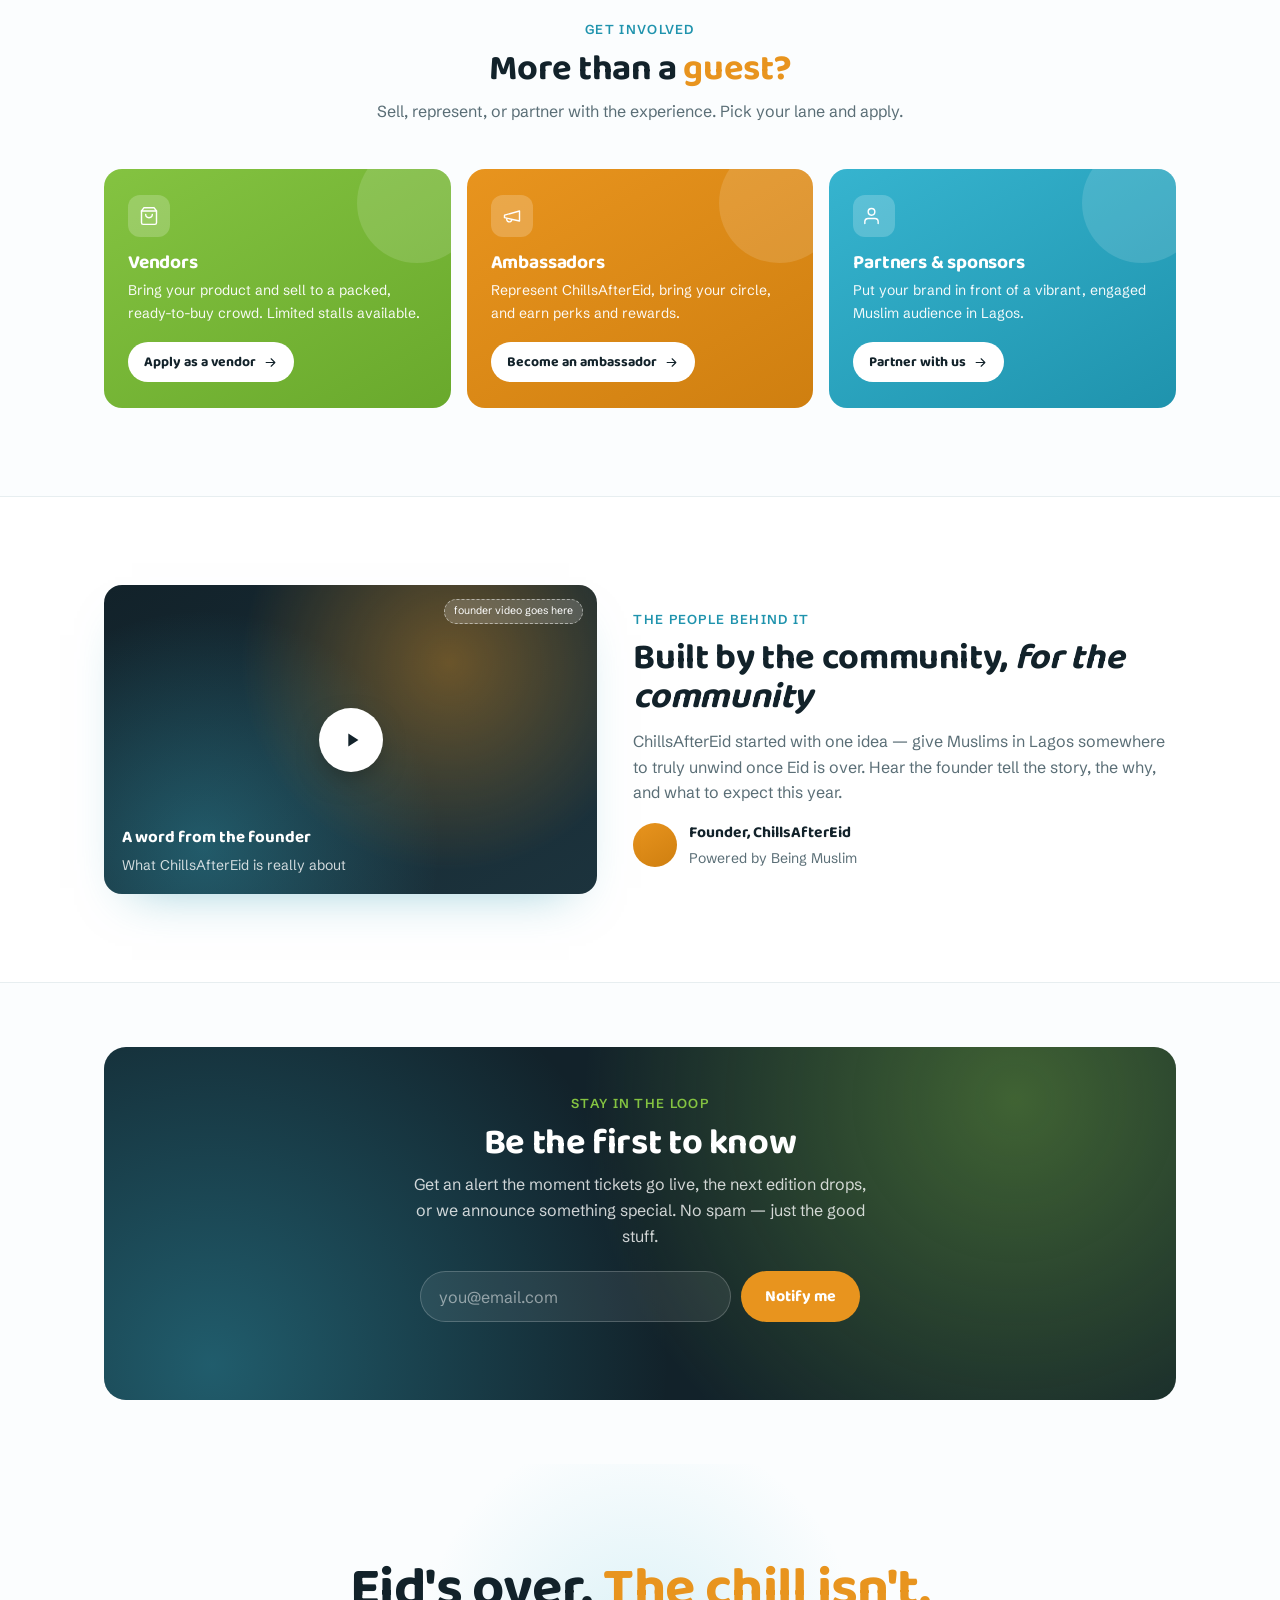
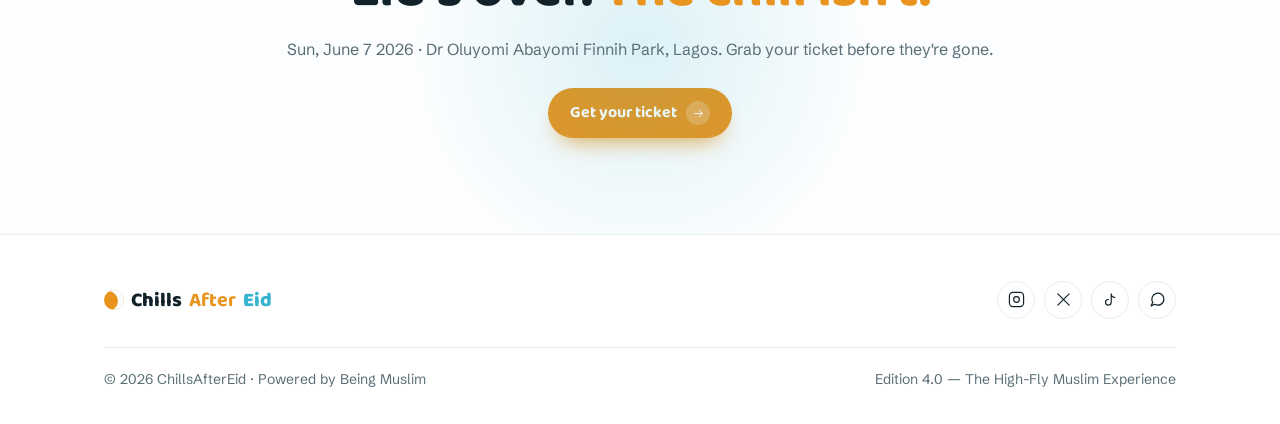
==== commit 2ef1fdbe: "Remove password protection from site. Drop client-side gate.js and Vercel middleware; site is open a" ====
--- a/index.html
+++ b/index.html
@@ -10,7 +10,6 @@
 <link rel="stylesheet" href="styles.css">
 </head>
 <body>
-<script src="gate.js"></script>
 
 <!-- NAV -->
 <nav id="nav">
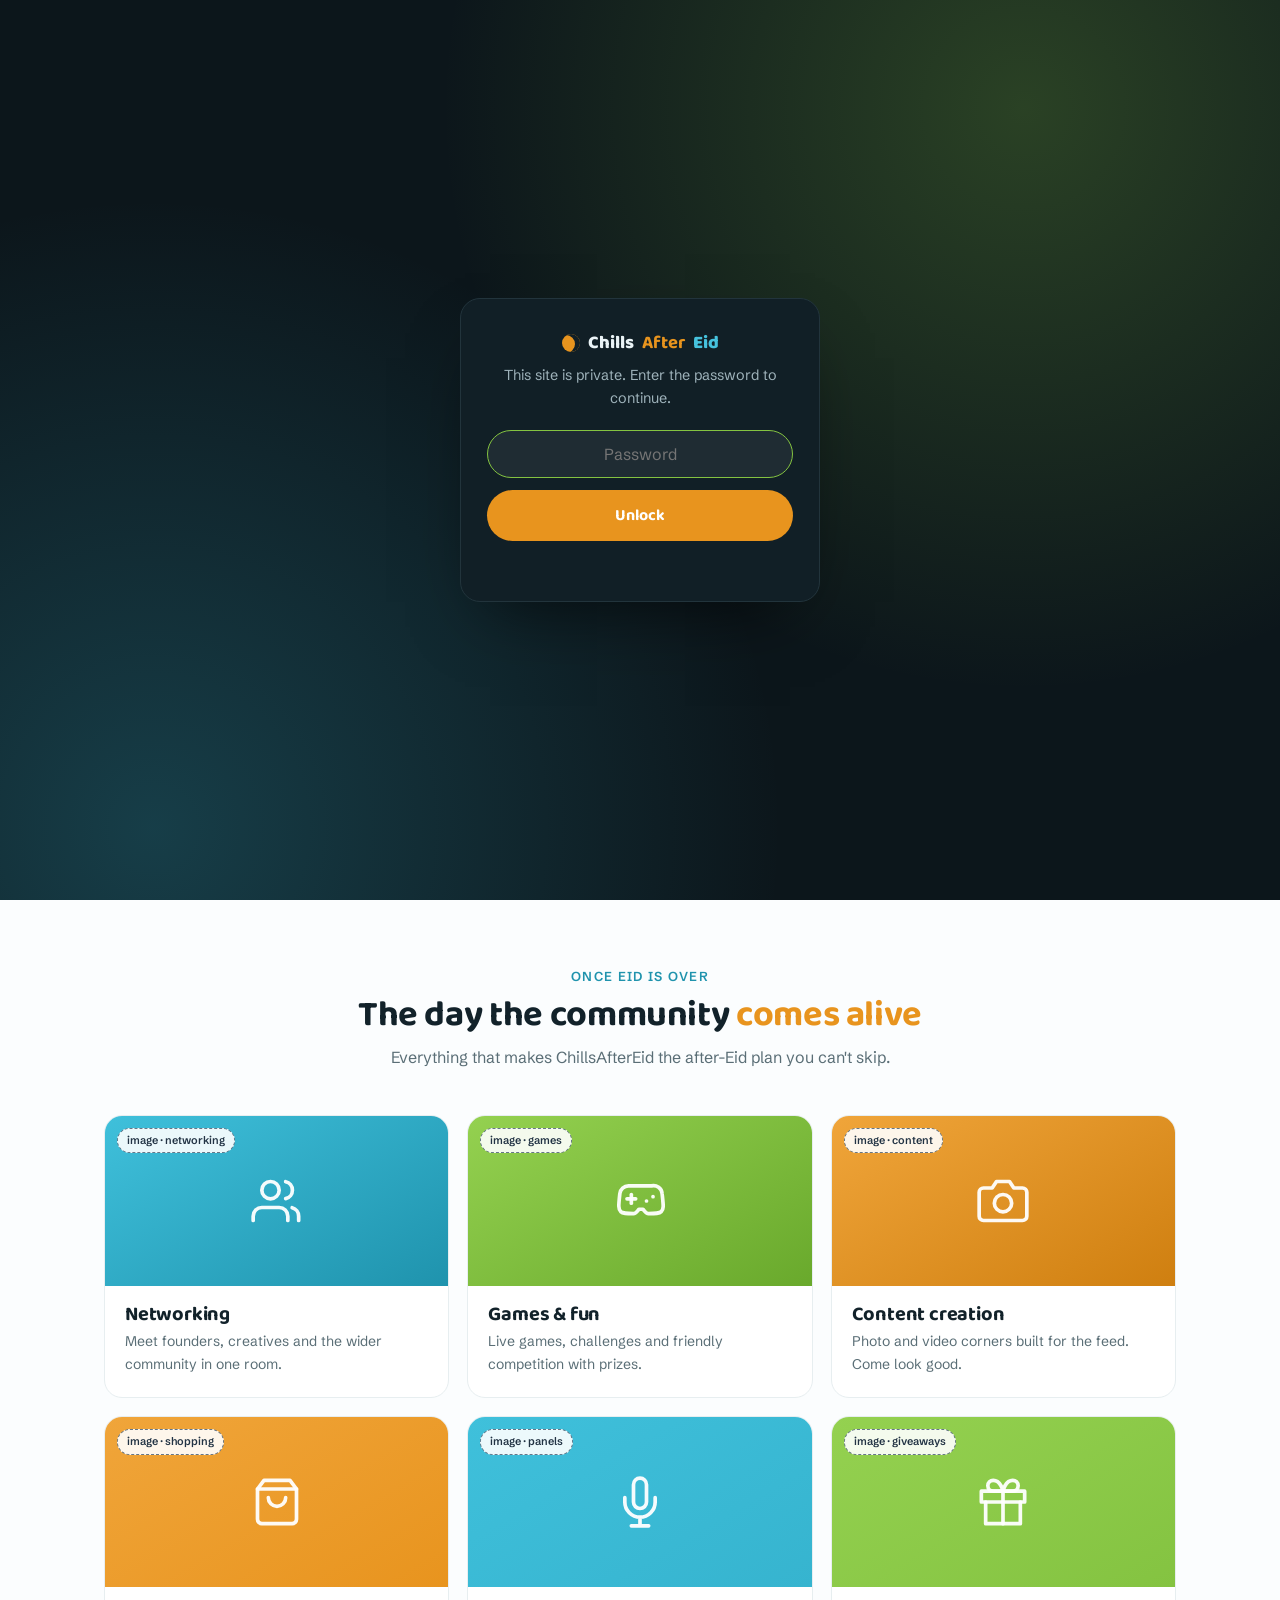
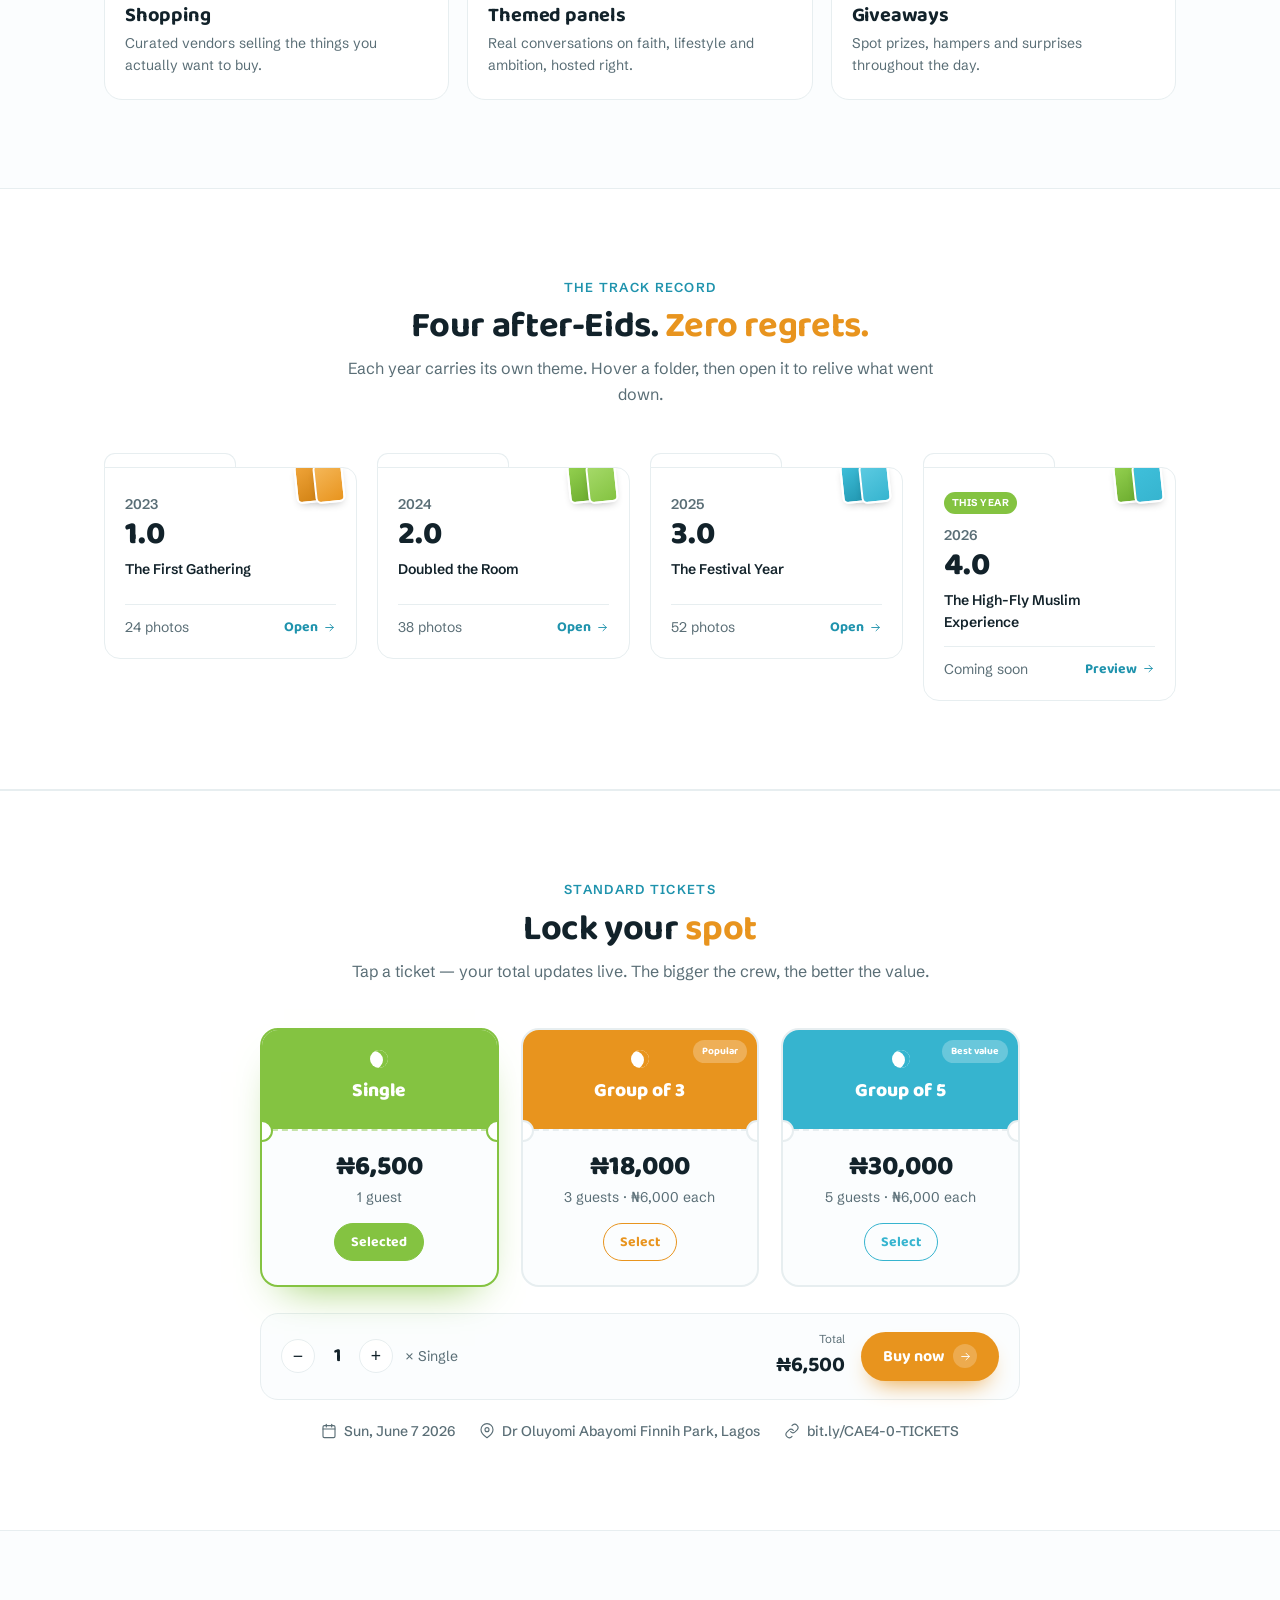
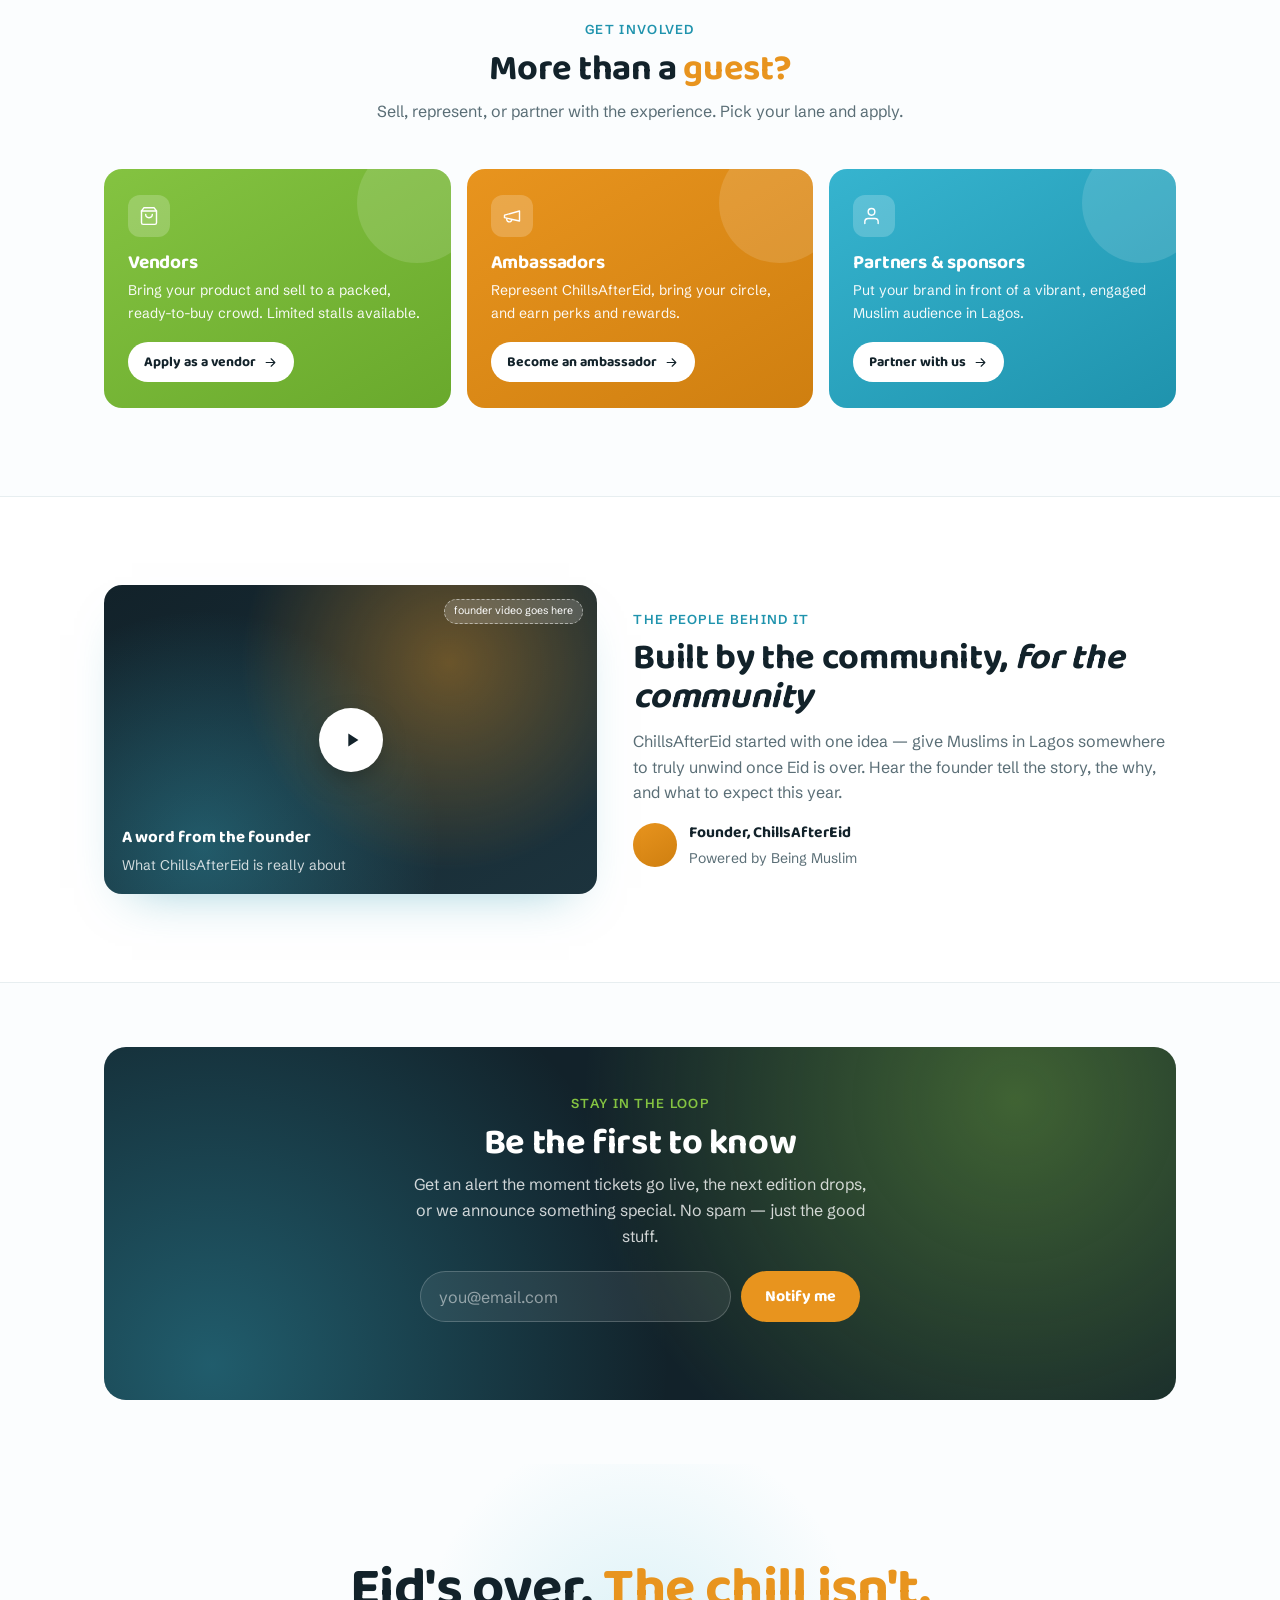
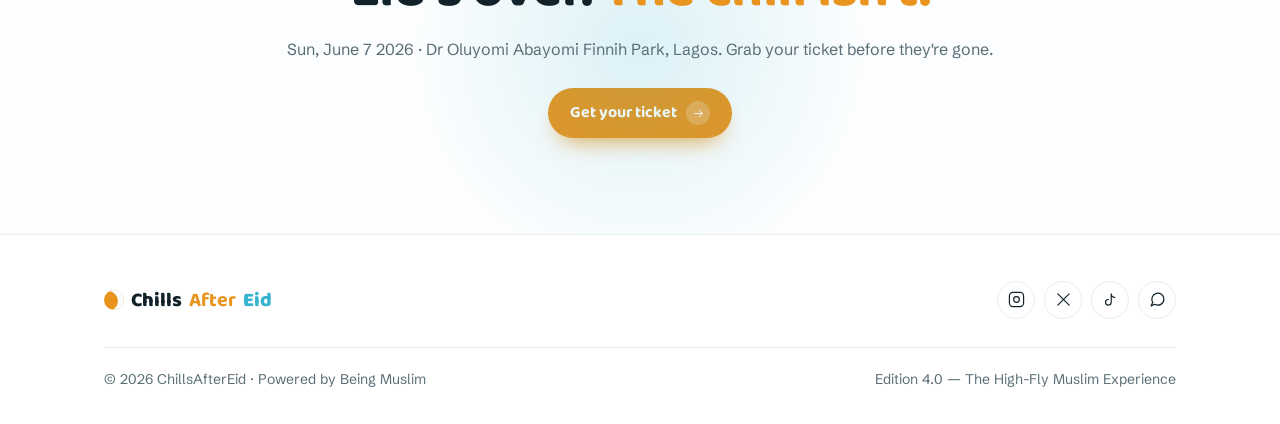
==== commit bd213726: "Restore password protection on the site. Lock index and editions pages behind the client-side passwo" ====
--- a/index.html
+++ b/index.html
@@ -10,6 +10,7 @@
 <link rel="stylesheet" href="styles.css">
 </head>
 <body>
+<script src="gate.js"></script>
 
 <!-- NAV -->
 <nav id="nav">
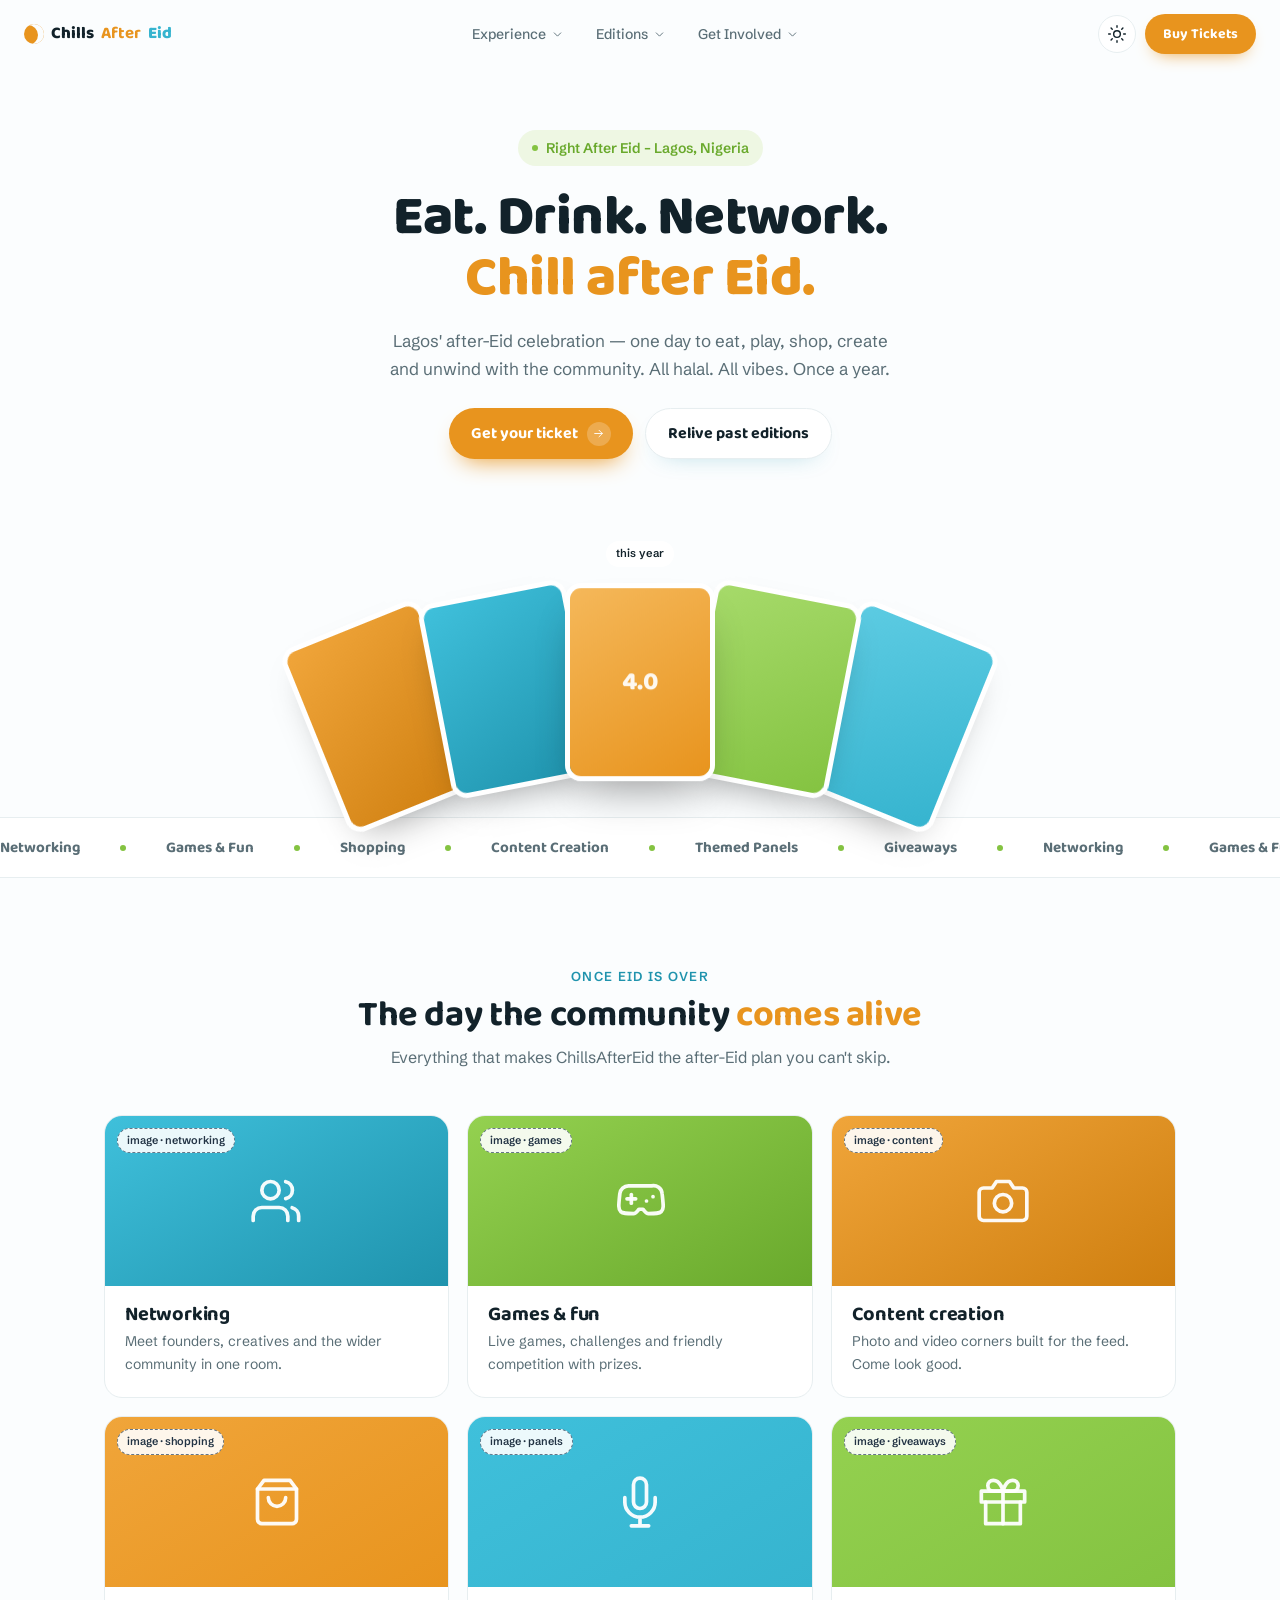
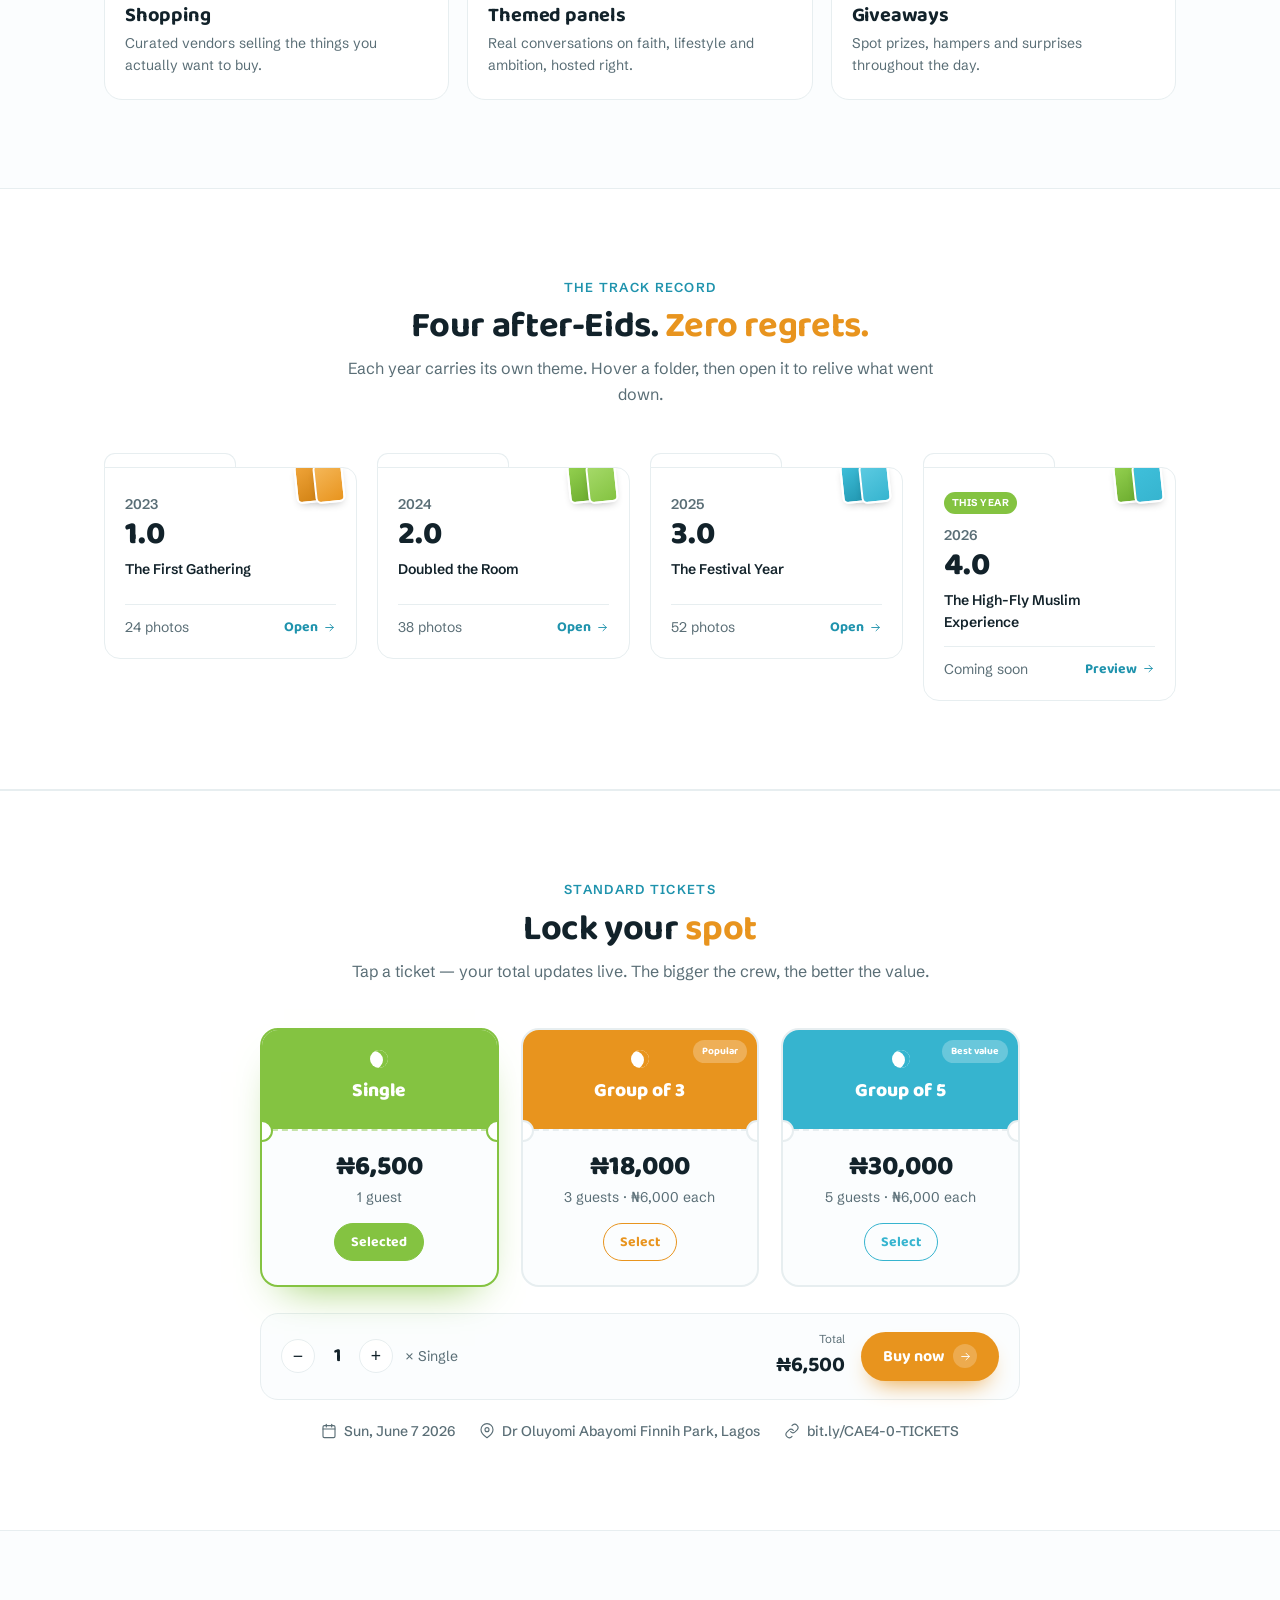
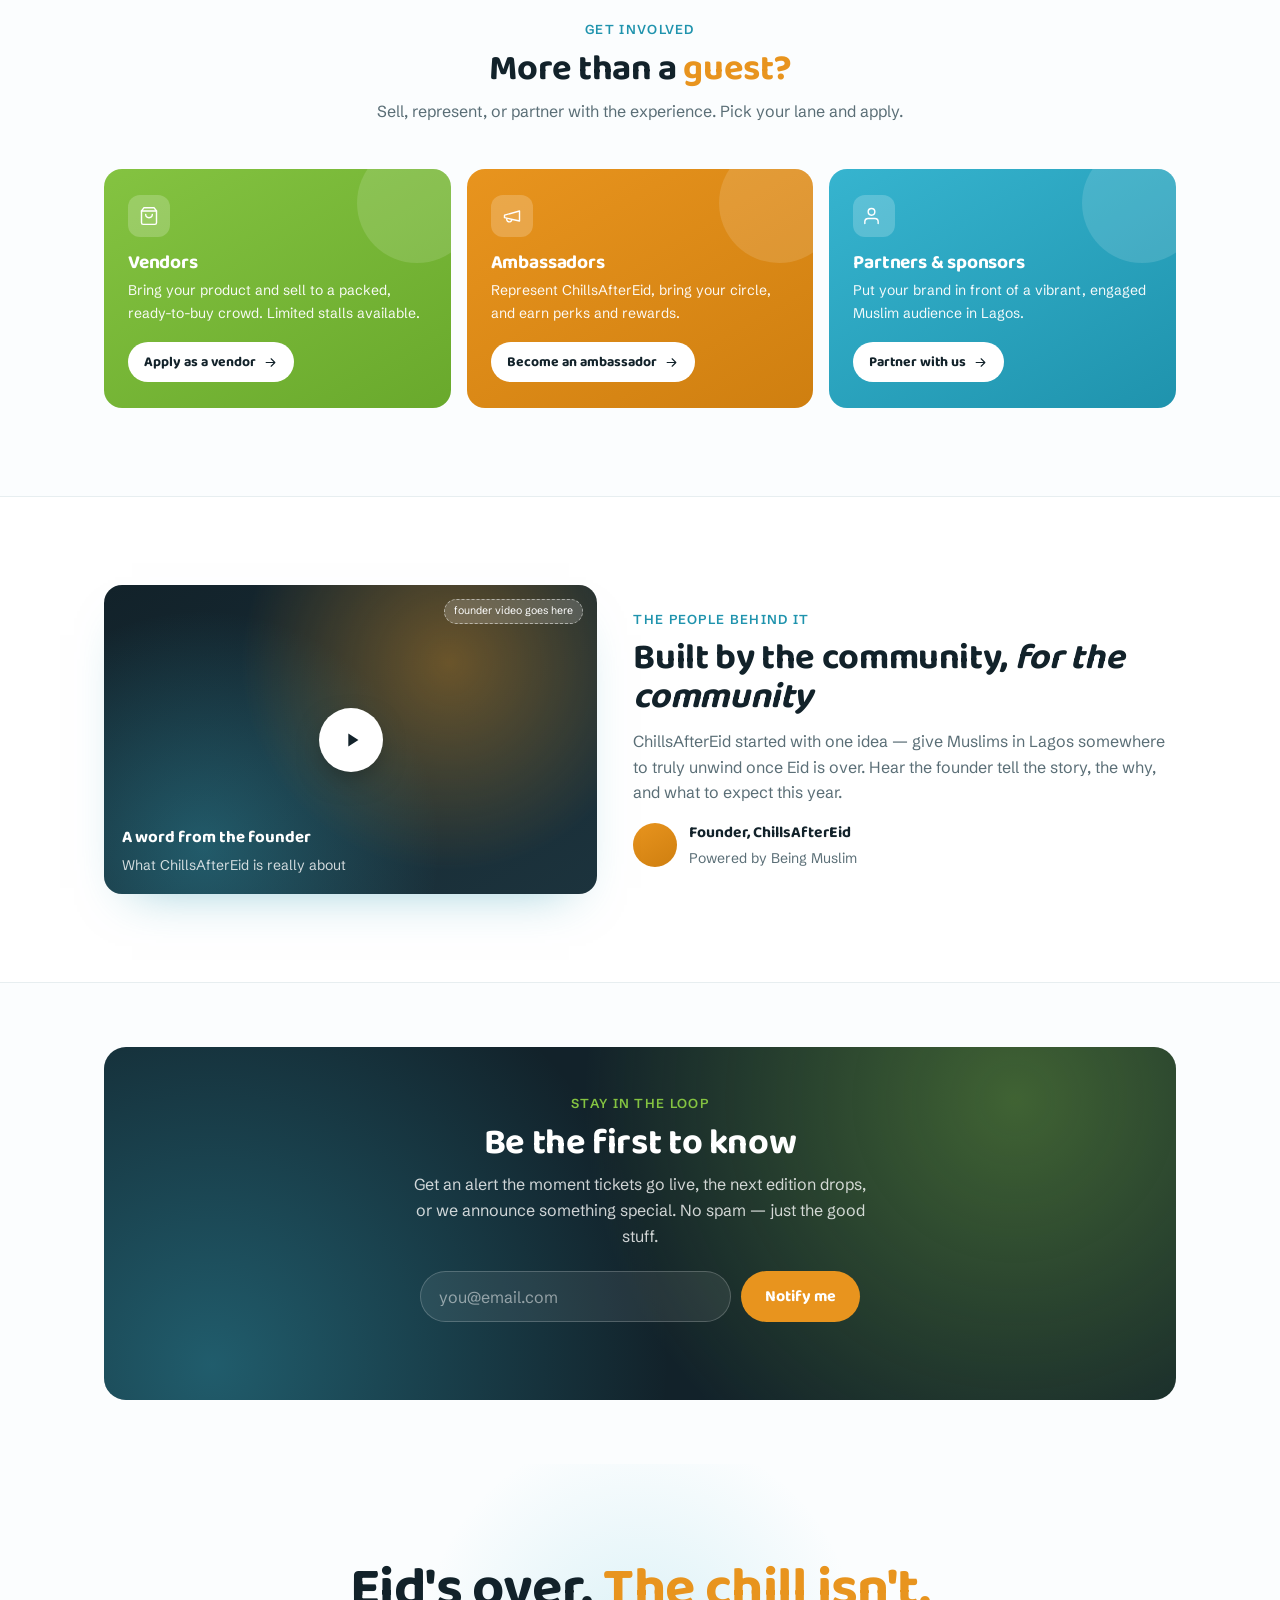
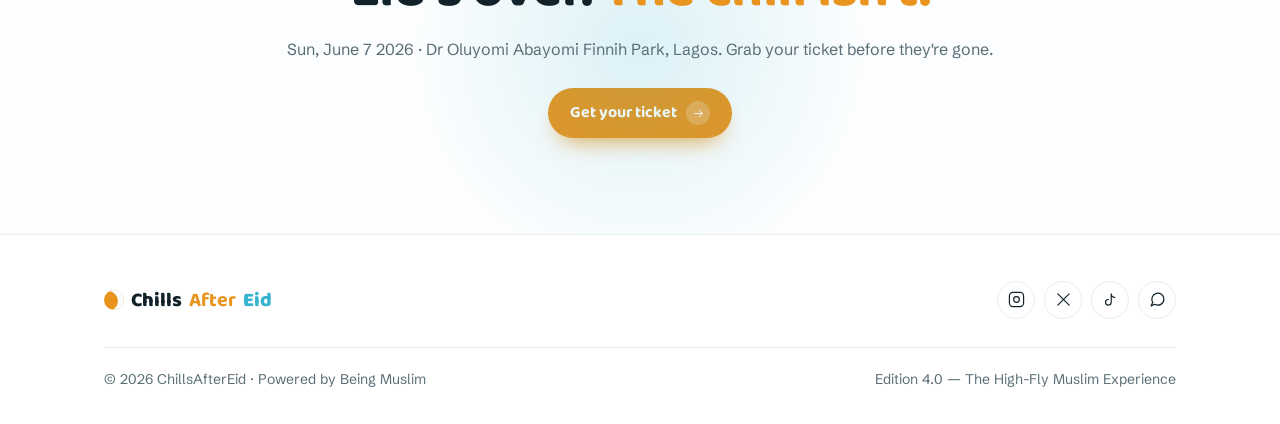
==== commit 2fbe0fe4: "Remove password protection from site. Drop the client-side gate so index and editions pages are open" ====
--- a/index.html
+++ b/index.html
@@ -10,7 +10,6 @@
 <link rel="stylesheet" href="styles.css">
 </head>
 <body>
-<script src="gate.js"></script>
 
 <!-- NAV -->
 <nav id="nav">
